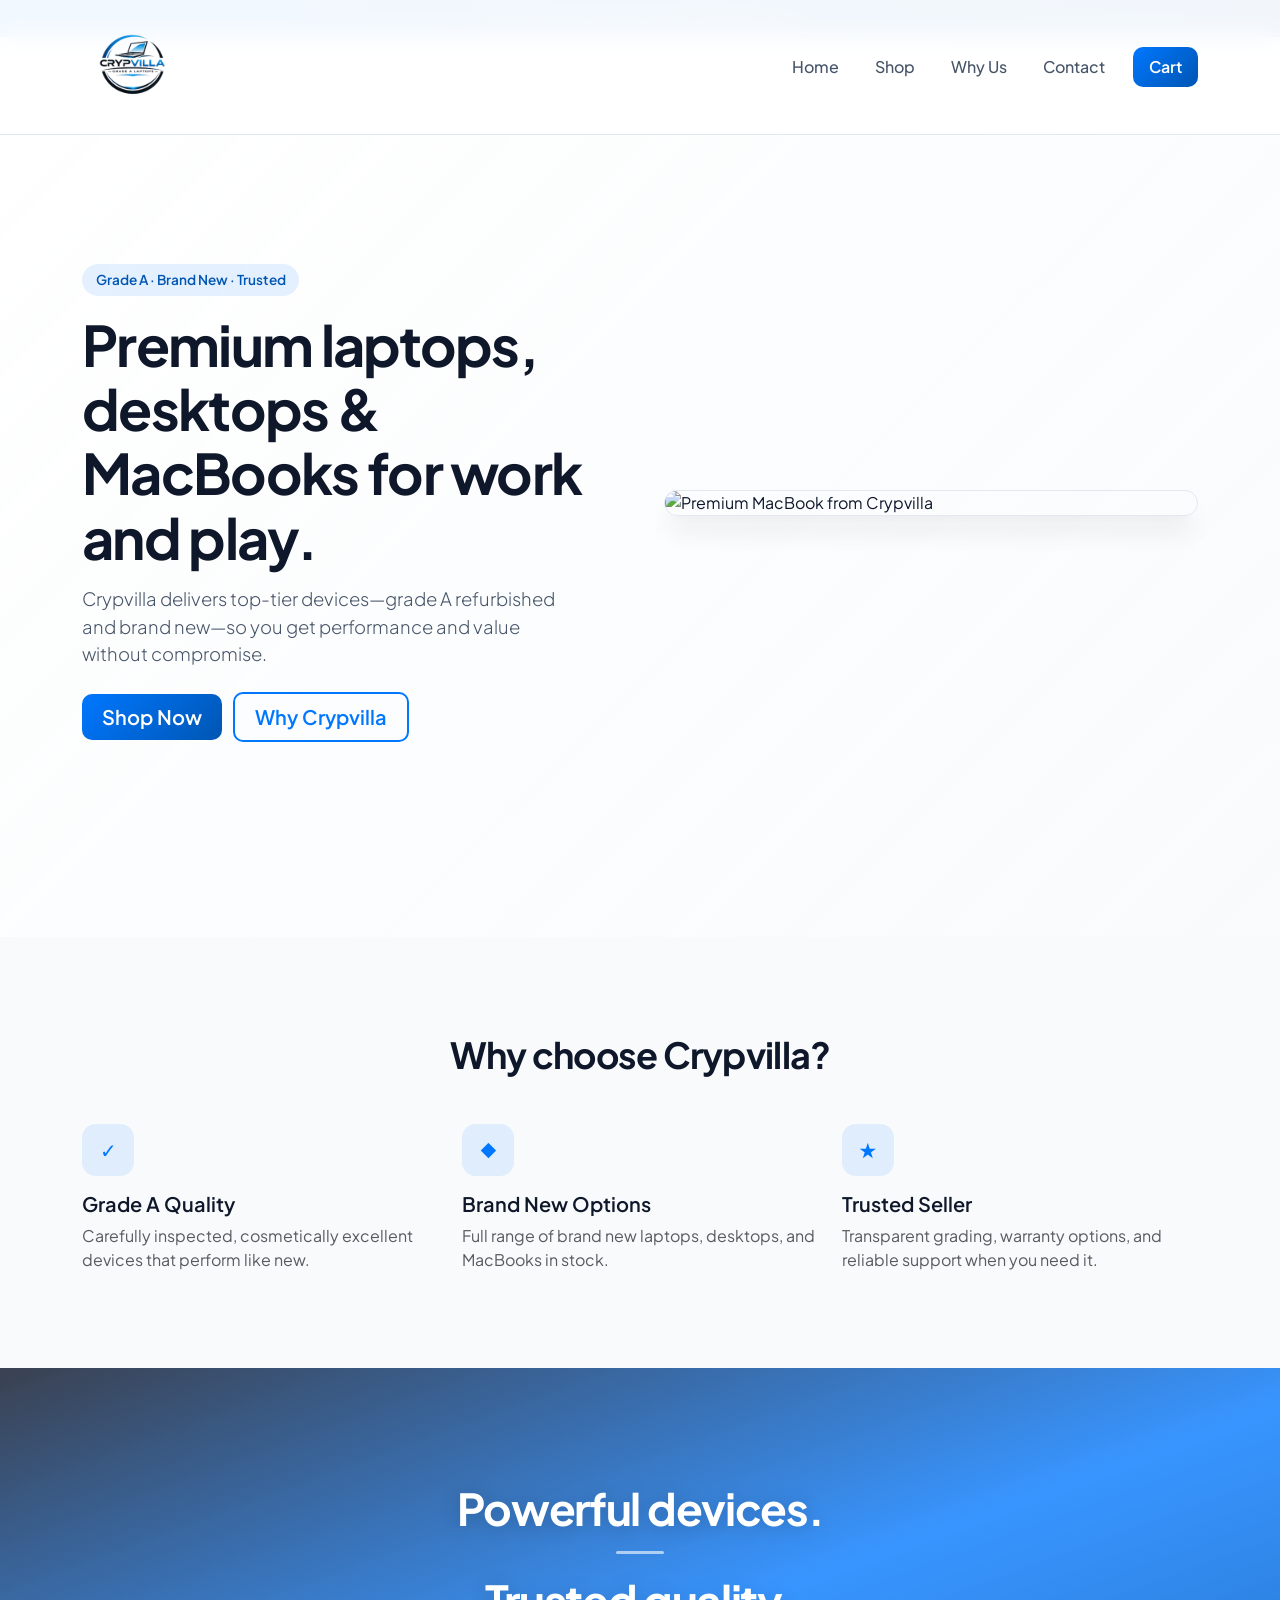
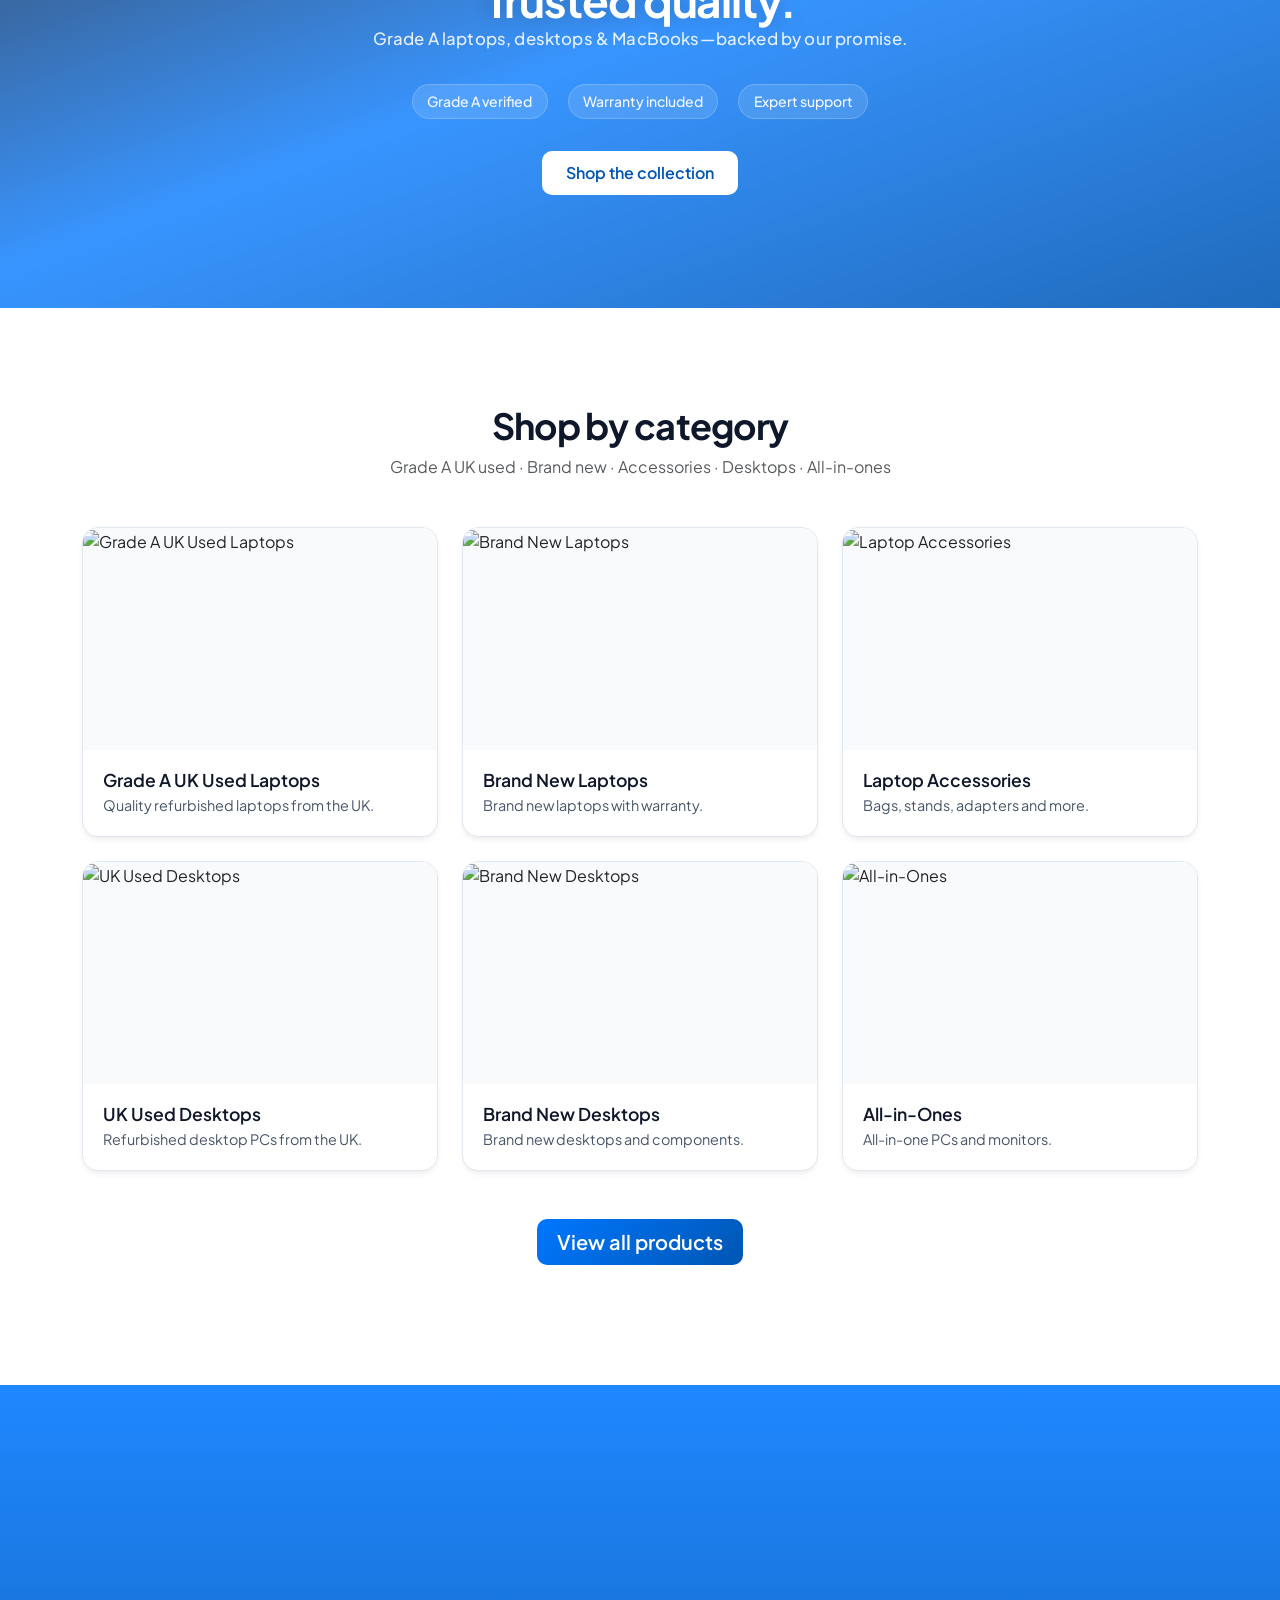
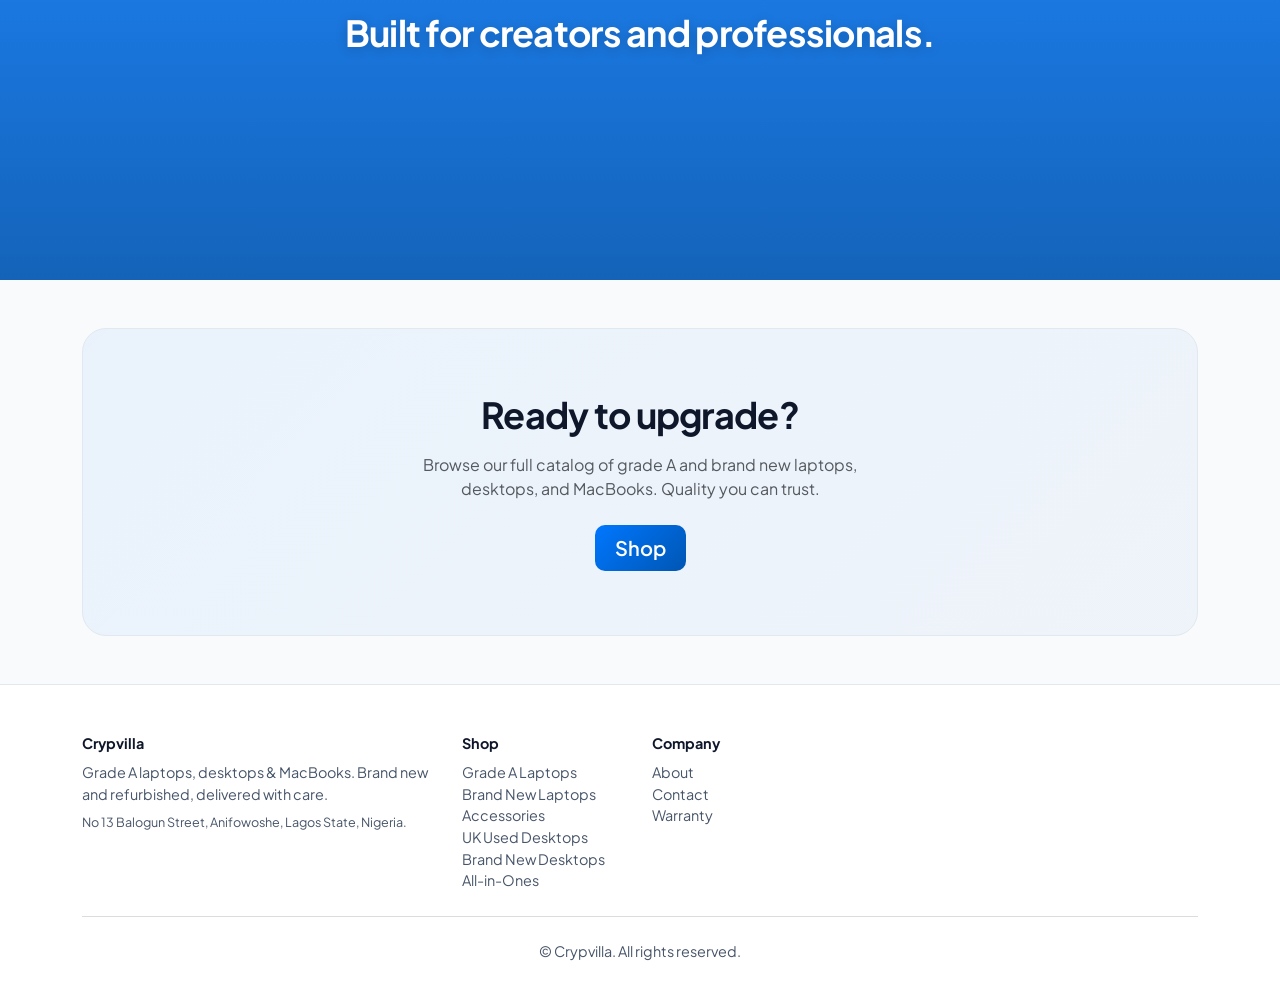
==== index.html @ 73f54ccd "Initial commit: Crypvilla e-commerce with Supabase and Paystack" ====
<!DOCTYPE html>
<html lang="en">
<head>
  <meta charset="UTF-8">
  <meta name="viewport" content="width=device-width, initial-scale=1.0">
  <link rel="icon" href="images/crypvilla-removebg-preview.png" type="image/png">
  <title>Crypvilla — Grade A Laptops, Desktops & MacBooks</title>
  <link href="https://cdn.jsdelivr.net/npm/bootstrap@5.3.2/dist/css/bootstrap.min.css" rel="stylesheet">
  <link href="https://fonts.googleapis.com/css2?family=Plus+Jakarta+Sans:wght@400;500;600;700&display=swap" rel="stylesheet">
  <style>
    :root {
      --crypvilla-primary: #0077ff;
      --crypvilla-primary-dark: #0056b3;
      --crypvilla-text: #0f172a;
      --crypvilla-text-muted: #475569;
      --crypvilla-muted: #64748b;
      --crypvilla-bg: #ffffff;
      --crypvilla-bg-soft: #f8fafc;
      --crypvilla-border: #e2e8f0;
      --crypvilla-shadow: 0 4px 6px -1px rgba(0, 0, 0, 0.06), 0 2px 4px -2px rgba(0, 0, 0, 0.04);
      --crypvilla-shadow-lg: 0 20px 25px -5px rgba(0, 0, 0, 0.08), 0 8px 10px -6px rgba(0, 0, 0, 0.04);
    }
    * { scroll-behavior: smooth; }
    body {
      font-family: 'Plus Jakarta Sans', sans-serif;
      background: var(--crypvilla-bg);
      color: var(--crypvilla-text);
      overflow-x: hidden;
    }
    /* Scroll-triggered animations */
    .animate-on-scroll {
      opacity: 0;
      transform: translateY(28px);
      transition: opacity 0.6s cubic-bezier(0.22, 1, 0.36, 1), transform 0.6s cubic-bezier(0.22, 1, 0.36, 1);
    }
    .animate-on-scroll.animated {
      opacity: 1;
      transform: translateY(0);
    }
    .animate-on-scroll.delay-1 { transition-delay: 0.1s; }
    .animate-on-scroll.delay-2 { transition-delay: 0.2s; }
    .animate-on-scroll.delay-3 { transition-delay: 0.3s; }
    .animate-on-scroll.delay-4 { transition-delay: 0.4s; }
    /* Hero load animations */
    .hero .hero-animate {
      opacity: 0;
      transform: translateY(24px);
      animation: heroReveal 0.8s cubic-bezier(0.22, 1, 0.36, 1) forwards;
    }
    .hero .hero-animate.hero-1 { animation-delay: 0.15s; }
    .hero .hero-animate.hero-2 { animation-delay: 0.3s; }
    .hero .hero-animate.hero-3 { animation-delay: 0.45s; }
    .hero .hero-animate.hero-4 { animation-delay: 0.6s; }
    .hero .hero-animate.hero-5 { animation-delay: 0.75s; }
    .hero .hero-animate.hero-6 { animation-delay: 0.9s; }
    .hero .hero-animate.hero-img { animation-delay: 0.5s; animation-name: heroRevealScale; }
    @keyframes heroReveal {
      to { opacity: 1; transform: translateY(0); }
    }
    @keyframes heroRevealScale {
      from { opacity: 0; transform: translateY(20px) scale(0.98); }
      to { opacity: 1; transform: translateY(0) scale(1); }
    }
    .navbar {
      background: rgba(255, 255, 255, 0.95) !important;
      backdrop-filter: blur(12px);
      box-shadow: 0 1px 0 var(--crypvilla-border);
      padding: 0.75rem 0;
      transition: box-shadow 0.3s ease;
    }
    .navbar.scrolled { box-shadow: var(--crypvilla-shadow); }
    .navbar-brand {
      font-weight: 700;
      font-size: 1.5rem;
      color: var(--crypvilla-text) !important;
      letter-spacing: -0.02em;
      transition: opacity 0.2s;
      display: flex;
      align-items: center;
    }
    .navbar-brand:hover { opacity: 0.85; }
    .navbar-brand img {
      height: 100px;
      width: auto;
      display: block;
    }
    .nav-link {
      color: var(--crypvilla-text-muted) !important;
      font-weight: 500;
      padding: 0.5rem 1rem !important;
      border-radius: 8px;
      transition: color 0.2s, background 0.2s;
    }
    .nav-link:hover { color: var(--crypvilla-primary) !important; }
    .btn-shop {
      background: linear-gradient(135deg, var(--crypvilla-primary), var(--crypvilla-primary-dark));
      color: #fff !important;
      font-weight: 600;
      padding: 0.5rem 1.25rem;
      border-radius: 10px;
      border: none;
      transition: transform 0.25s ease, box-shadow 0.25s ease, background 0.25s ease;
    }
    .btn-shop:hover {
      transform: translateY(-2px);
      box-shadow: 0 12px 24px rgba(0, 119, 255, 0.3);
      color: #fff !important;
    }
    .btn-outline-primary-custom {
      color: var(--crypvilla-primary);
      border: 2px solid var(--crypvilla-primary);
      background: transparent;
      font-weight: 600;
      padding: 0.5rem 1.25rem;
      border-radius: 10px;
      transition: all 0.25s ease;
    }
    .btn-outline-primary-custom:hover {
      background: var(--crypvilla-primary);
      color: #fff;
      transform: translateY(-2px);
    }
    /* Parallax sections */
    .parallax-wrap {
      position: relative;
      min-height: 100vh;
      display: flex;
      align-items: center;
      overflow: hidden;
    }
    .parallax-bg {
      position: absolute;
      top: 0; left: 0; right: 0; bottom: 0;
      background-size: cover;
      background-position: center;
      background-repeat: no-repeat;
      background-attachment: fixed;
      transform: translateZ(0);
      will-change: transform;
    }
    .parallax-bg::after {
      content: '';
      position: absolute;
      top: 0; left: 0; right: 0; bottom: 0;
      background: linear-gradient(135deg, rgba(255, 255, 255, 0.94) 0%, rgba(248, 250, 252, 0.88) 100%);
      pointer-events: none;
    }
    .parallax-content { position: relative; z-index: 1; }
    .parallax-band {
      min-height: 55vh;
      display: flex;
      align-items: center;
      justify-content: center;
      position: relative;
      overflow: hidden;
    }
    .parallax-band .parallax-bg::after {
      background: linear-gradient(180deg, rgba(0, 119, 255, 0.88) 0%, rgba(0, 86, 179, 0.92) 100%);
      pointer-events: none;
    }
    /* First band: "Powerful devices. Trusted quality." – statement block */
    .band-statement {
      min-height: 60vh;
      padding: 5rem 0;
    }
    .band-statement .parallax-bg::after {
      background: linear-gradient(160deg, rgba(15, 23, 42, 0.82) 0%, rgba(0, 119, 255, 0.78) 50%, rgba(0, 86, 179, 0.88) 100%);
    }
    .band-statement .statement-inner {
      max-width: 720px;
      margin: 0 auto;
      text-align: center;
    }
    .band-statement .statement-line {
      font-size: clamp(1.75rem, 4vw, 2.75rem);
      font-weight: 700;
      letter-spacing: -0.03em;
      line-height: 1.2;
      color: #fff;
      text-shadow: 0 2px 20px rgba(0, 0, 0, 0.2);
      margin: 0;
    }
    .band-statement .statement-divider {
      width: 48px;
      height: 3px;
      background: rgba(255, 255, 255, 0.6);
      border-radius: 2px;
      margin: 1rem auto 1.25rem;
    }
    .band-statement .statement-sub {
      font-size: 1.05rem;
      color: rgba(255, 255, 255, 0.88);
      font-weight: 500;
      margin-bottom: 2rem;
      letter-spacing: 0.01em;
    }
    .band-statement .statement-pills {
      display: flex;
      flex-wrap: wrap;
      justify-content: center;
      gap: 0.75rem 1.25rem;
      margin-bottom: 2rem;
    }
    .band-statement .statement-pill {
      display: inline-flex;
      align-items: center;
      gap: 0.4rem;
      font-size: 0.875rem;
      font-weight: 500;
      color: rgba(255, 255, 255, 0.95);
      background: rgba(255, 255, 255, 0.12);
      padding: 0.4rem 0.9rem;
      border-radius: 100px;
      border: 1px solid rgba(255, 255, 255, 0.2);
      transition: background 0.2s, border-color 0.2s;
    }
    .band-statement .statement-pill:hover {
      background: rgba(255, 255, 255, 0.18);
      border-color: rgba(255, 255, 255, 0.35);
    }
    .band-statement .btn-band {
      background: #fff;
      color: var(--crypvilla-primary-dark);
      font-weight: 600;
      padding: 0.6rem 1.5rem;
      border-radius: 10px;
      border: none;
      transition: transform 0.2s ease, box-shadow 0.2s ease;
    }
    .band-statement .btn-band:hover {
      transform: translateY(-2px);
      box-shadow: 0 12px 24px rgba(0, 0, 0, 0.2);
      color: var(--crypvilla-primary-dark);
    }
    .hero {
      min-height: 100vh;
      display: flex;
      align-items: center;
      position: relative;
      padding: 6rem 0 4rem;
    }
    .hero .parallax-bg { background-attachment: fixed; }
    .hero h1 {
      font-weight: 700;
      font-size: clamp(2.25rem, 5vw, 3.5rem);
      line-height: 1.15;
      letter-spacing: -0.03em;
      color: var(--crypvilla-text);
    }
    .hero .lead {
      color: var(--crypvilla-text-muted);
      font-size: 1.15rem;
      max-width: 480px;
    }
    .hero-img-wrap {
      border-radius: 20px;
      overflow: hidden;
      box-shadow: var(--crypvilla-shadow-lg);
      border: 1px solid var(--crypvilla-border);
      position: relative;
      transform: translateZ(0);
      transition: transform 0.4s ease, box-shadow 0.4s ease;
    }
    .hero-img-wrap:hover {
      transform: translateY(-6px);
      box-shadow: 0 24px 48px rgba(0, 0, 0, 0.12);
    }
    .hero-img-wrap img { width: 100%; height: auto; display: block; transition: transform 0.5s ease; }
    .hero-img-wrap:hover img { transform: scale(1.03); }
    .parallax-caption {
      font-size: clamp(1.5rem, 3vw, 2.25rem);
      font-weight: 700;
      letter-spacing: -0.02em;
      color: #fff;
      text-shadow: 0 2px 12px rgba(0, 0, 0, 0.2);
    }
    .badge-pill {
      display: inline-flex;
      align-items: center;
      gap: 0.5rem;
      background: rgba(0, 119, 255, 0.1);
      color: var(--crypvilla-primary-dark);
      padding: 0.35rem 0.85rem;
      border-radius: 100px;
      font-size: 0.85rem;
      font-weight: 600;
    }
    .section-title {
      font-weight: 700;
      font-size: clamp(1.75rem, 3vw, 2.25rem);
      letter-spacing: -0.02em;
      color: var(--crypvilla-text);
    }
    .card-product {
      background: var(--crypvilla-bg);
      border: 1px solid var(--crypvilla-border);
      border-radius: 16px;
      overflow: hidden;
      box-shadow: var(--crypvilla-shadow);
      transition: transform 0.35s cubic-bezier(0.22, 1, 0.36, 1), box-shadow 0.35s ease, border-color 0.35s ease;
    }
    .card-product:hover {
      transform: translateY(-8px);
      border-color: rgba(0, 119, 255, 0.25);
      box-shadow: var(--crypvilla-shadow-lg), 0 0 0 1px rgba(0, 119, 255, 0.08);
    }
    .card-product .img-wrap {
      aspect-ratio: 16/10;
      overflow: hidden;
      background: var(--crypvilla-bg-soft);
    }
    .card-product .img-wrap img {
      width: 100%;
      height: 100%;
      object-fit: cover;
      transition: transform 0.5s ease;
    }
    .card-product:hover .img-wrap img { transform: scale(1.06); }
    .card-product .card-body { padding: 1.25rem; }
    .card-product .card-title {
      font-weight: 600;
      font-size: 1.1rem;
      margin-bottom: 0.25rem;
      color: var(--crypvilla-text);
    }
    .card-product .text-muted {
      color: var(--crypvilla-text-muted) !important;
      font-size: 0.9rem;
    }
    .feature-icon {
      width: 52px;
      height: 52px;
      border-radius: 14px;
      background: rgba(0, 119, 255, 0.1);
      color: var(--crypvilla-primary);
      display: flex;
      align-items: center;
      justify-content: center;
      font-size: 1.25rem;
      transition: transform 0.3s ease, background 0.3s ease;
    }
    .feature-icon:hover {
      transform: scale(1.08);
      background: rgba(0, 119, 255, 0.15);
    }
    .cta-section {
      background: linear-gradient(135deg, rgba(0, 119, 255, 0.06), rgba(0, 86, 179, 0.04));
      border: 1px solid var(--crypvilla-border);
      border-radius: 24px;
      padding: 4rem 2rem;
      transition: box-shadow 0.3s ease, border-color 0.3s ease;
    }
    .cta-section:hover {
      border-color: rgba(0, 119, 255, 0.2);
      box-shadow: 0 8px 32px rgba(0, 119, 255, 0.08);
    }
    .section-bg {
      background: var(--crypvilla-bg-soft);
    }
    .footer {
      border-top: 1px solid var(--crypvilla-border);
      padding: 3rem 0 2rem;
      background: var(--crypvilla-bg);
      color: var(--crypvilla-text-muted);
      font-size: 0.9rem;
    }
    .footer a { color: var(--crypvilla-text-muted); text-decoration: none; transition: color 0.2s; }
    .footer a:hover { color: var(--crypvilla-primary); }
    .footer strong.text-dark { color: var(--crypvilla-text) !important; }
    .top-bar { background: linear-gradient(90deg, var(--crypvilla-primary), var(--crypvilla-primary-dark)); color: #fff; font-size: 0.875rem; font-weight: 500; text-align: center; padding: 0.5rem 1rem; }
    .cart-count-badge { position: absolute; top: -4px; right: -4px; background: #fff; color: var(--crypvilla-primary-dark); font-size: 0.7rem; font-weight: 600; min-width: 1.25rem; height: 1.25rem; border-radius: 50%; display: inline-flex; align-items: center; justify-content: center; }
    .badge-sale { position: absolute; top: 0.5rem; left: 0.5rem; background: #dc3545; color: #fff; font-size: 0.75rem; font-weight: 600; padding: 0.25rem 0.5rem; border-radius: 6px; z-index: 1; }
    .price-current { font-weight: 700; color: var(--crypvilla-text); }
    .price-compare { font-size: 0.875rem; color: var(--crypvilla-text-muted); text-decoration: line-through; margin-left: 0.5rem; }
    .spec-pill { font-size: 0.75rem; color: var(--crypvilla-text-muted); background: var(--crypvilla-bg-soft); padding: 0.2rem 0.5rem; border-radius: 6px; }
    @media (max-width: 991px) {
      .parallax-bg { background-attachment: scroll; }
    }
  </style>
</head>
<body>
  <div class="top-bar">Free delivery in Lagos on orders over ₦500,000</div>
  <nav class="navbar navbar-expand-lg navbar-light fixed-top" id="mainNav">
    <div class="container">
      <a class="navbar-brand" href="index.html">
        <img src="images/crypvilla-removebg-preview.png" alt="Crypvilla">
      </a>
      <button class="navbar-toggler border-0" type="button" data-bs-toggle="collapse" data-bs-target="#navbarMain" aria-controls="navbarMain" aria-expanded="false" aria-label="Toggle navigation">
        <span class="navbar-toggler-icon"></span>
      </button>
      <div class="collapse navbar-collapse" id="navbarMain">
        <ul class="navbar-nav ms-auto align-items-lg-center gap-1">
          <li class="nav-item"><a class="nav-link" href="index.html">Home</a></li>
          <li class="nav-item"><a class="nav-link" href="shop.html">Shop</a></li>
          <li class="nav-item"><a class="nav-link" href="#why-us">Why Us</a></li>
          <li class="nav-item"><a class="nav-link" href="#contact">Contact</a></li>
          <li class="nav-item ms-lg-2 position-relative">
            <a class="nav-link btn btn-shop" href="cart.html">Cart <span id="navCartCount" class="cart-count-badge d-none">0</span></a>
          </li>
        </ul>
      </div>
    </div>
  </nav>

  <section class="hero parallax-wrap" id="hero">
    <div class="parallax-bg" style="background-image: url('https://images.unsplash.com/photo-1496181133206-80ce9b88a853?w=1920&q=80');"></div>
    <div class="container position-relative parallax-content">
      <div class="row align-items-center g-5">
        <div class="col-lg-6">
          <p class="badge-pill mb-3 hero-animate hero-1">Grade A · Brand New · Trusted</p>
          <h1 class="hero-animate hero-2">Premium laptops, desktops & MacBooks for work and play.</h1>
          <p class="lead mt-3 hero-animate hero-3">Crypvilla delivers top-tier devices—grade A refurbished and brand new—so you get performance and value without compromise.</p>
          <div class="mt-4 hero-animate hero-4">
            <a href="shop.html" class="btn btn-shop btn-lg me-2">Shop Now</a>
            <a href="#why-us" class="btn btn-outline-primary-custom btn-lg">Why Crypvilla</a>
          </div>
        </div>
        <div class="col-lg-6">
          <div class="hero-img-wrap hero-animate hero-img">
            <img src="https://images.unsplash.com/photo-1517336714731-489689fd1ca8?w=800&q=80" alt="Premium MacBook from Crypvilla">
          </div>
        </div>
      </div>
    </div>
  </section>

  <section class="py-5 section-bg" id="why-us">
    <div class="container py-5">
      <h2 class="section-title text-center mb-5 animate-on-scroll">Why choose Crypvilla?</h2>
      <div class="row g-4 justify-content-center">
        <div class="col-md-6 col-lg-4 animate-on-scroll delay-1">
          <div class="feature-icon mb-3">✓</div>
          <h5 class="fw-semibold">Grade A Quality</h5>
          <p class="text-muted mb-0">Carefully inspected, cosmetically excellent devices that perform like new.</p>
        </div>
        <div class="col-md-6 col-lg-4 animate-on-scroll delay-2">
          <div class="feature-icon mb-3">◆</div>
          <h5 class="fw-semibold">Brand New Options</h5>
          <p class="text-muted mb-0">Full range of brand new laptops, desktops, and MacBooks in stock.</p>
        </div>
        <div class="col-md-6 col-lg-4 animate-on-scroll delay-3">
          <div class="feature-icon mb-3">★</div>
          <h5 class="fw-semibold">Trusted Seller</h5>
          <p class="text-muted mb-0">Transparent grading, warranty options, and reliable support when you need it.</p>
        </div>
      </div>
    </div>
  </section>

  <section class="parallax-band band-statement" aria-hidden="true">
    <div class="parallax-bg" style="background-image: url('https://images.unsplash.com/photo-1587616211892-f7f3a2b2b8e4?w=1920&q=80');"></div>
    <div class="container parallax-content">
      <div class="statement-inner">
        <p class="statement-line">Powerful devices.</p>
        <div class="statement-divider" aria-hidden="true"></div>
        <p class="statement-line">Trusted quality.</p>
        <p class="statement-sub">Grade A laptops, desktops & MacBooks—backed by our promise.</p>
        <div class="statement-pills">
          <span class="statement-pill">Grade A verified</span>
          <span class="statement-pill">Warranty included</span>
          <span class="statement-pill">Expert support</span>
        </div>
        <a href="shop.html" class="btn btn-band">Shop the collection</a>
      </div>
    </div>
  </section>

  <section class="py-5" id="products">
    <div class="container py-5">
      <h2 class="section-title text-center mb-2 animate-on-scroll">Shop by category</h2>
      <p class="text-center text-muted mb-5 animate-on-scroll delay-1">Grade A UK used · Brand new · Accessories · Desktops · All-in-ones</p>
      <div class="row g-4" id="categoryCards">
        <div class="col-md-6 col-lg-4 animate-on-scroll delay-1">
          <a href="shop.html?category=grade-a-uk-used-laptops" class="text-decoration-none text-dark">
            <div class="card card-product h-100">
              <div class="img-wrap">
                <img src="https://images.unsplash.com/photo-1588872657578-7efd1f1555ed?w=600&q=85" alt="Grade A UK Used Laptops">
              </div>
              <div class="card-body">
                <h5 class="card-title">Grade A UK Used Laptops</h5>
                <p class="text-muted mb-0">Quality refurbished laptops from the UK.</p>
              </div>
            </div>
          </a>
        </div>
        <div class="col-md-6 col-lg-4 animate-on-scroll delay-2">
          <a href="shop.html?category=brand-new-laptops" class="text-decoration-none text-dark">
            <div class="card card-product h-100">
              <div class="img-wrap">
                <img src="https://images.unsplash.com/photo-1517336714731-489689fd1ca8?w=600&q=80" alt="Brand New Laptops">
              </div>
              <div class="card-body">
                <h5 class="card-title">Brand New Laptops</h5>
                <p class="text-muted mb-0">Brand new laptops with warranty.</p>
              </div>
            </div>
          </a>
        </div>
        <div class="col-md-6 col-lg-4 animate-on-scroll delay-3">
          <a href="shop.html?category=laptop-accessories" class="text-decoration-none text-dark">
            <div class="card card-product h-100">
              <div class="img-wrap">
                <img src="https://images.unsplash.com/photo-1625842268584-8f3296236761?w=600&q=85" alt="Laptop Accessories">
              </div>
              <div class="card-body">
                <h5 class="card-title">Laptop Accessories</h5>
                <p class="text-muted mb-0">Bags, stands, adapters and more.</p>
              </div>
            </div>
          </a>
        </div>
        <div class="col-md-6 col-lg-4 animate-on-scroll delay-1">
          <a href="shop.html?category=uk-used-desktops" class="text-decoration-none text-dark">
            <div class="card card-product h-100">
              <div class="img-wrap">
                <img src="https://i.dell.com/is/image/DellContent/content/dam/ss2/product-images/dell-client-products/desktops/inspiron-desktops/inspiron-3030-small-desktop-3.png?fmt=png-alpha&pscan=auto&scl=1&hei=402&wid=601&qlt=100,1&resMode=sharp2&size=601,402&chrss=full" alt="UK Used Desktops">
              </div>
              <div class="card-body">
                <h5 class="card-title">UK Used Desktops</h5>
                <p class="text-muted mb-0">Refurbished desktop PCs from the UK.</p>
              </div>
            </div>
          </a>
        </div>
        <div class="col-md-6 col-lg-4 animate-on-scroll delay-2">
          <a href="shop.html?category=brand-new-desktops" class="text-decoration-none text-dark">
            <div class="card card-product h-100">
              <div class="img-wrap">
                <img src="https://images.unsplash.com/photo-1587202372775-e229f172b9d7?w=600&q=85" alt="Brand New Desktops">
              </div>
              <div class="card-body">
                <h5 class="card-title">Brand New Desktops</h5>
                <p class="text-muted mb-0">Brand new desktops and components.</p>
              </div>
            </div>
          </a>
        </div>
        <div class="col-md-6 col-lg-4 animate-on-scroll delay-3">
          <a href="shop.html?category=all-in-ones" class="text-decoration-none text-dark">
            <div class="card card-product h-100">
              <div class="img-wrap">
                <img src="https://images.unsplash.com/photo-1527443224154-c4a3942d3acf?w=600&q=80" alt="All-in-Ones">
              </div>
              <div class="card-body">
                <h5 class="card-title">All-in-Ones</h5>
                <p class="text-muted mb-0">All-in-one PCs and monitors.</p>
              </div>
            </div>
          </a>
        </div>
      </div>
      <div class="text-center mt-5 animate-on-scroll">
        <a href="shop.html" class="btn btn-shop btn-lg">View all products</a>
      </div>
      <div class="row g-4 mt-4" id="featuredProducts">
        <!-- Filled by JS from Supabase -->
      </div>
    </div>
  </section>

  <section class="parallax-band" aria-hidden="true">
    <div class="parallax-bg" style="background-image: url('https://images.unsplash.com/photo-1531297484001-80022131f5a1?w=1920&q=80');"></div>
    <div class="container parallax-content text-center py-5">
      <p class="parallax-caption mb-0">Built for creators and professionals.</p>
    </div>
  </section>

  <section class="py-5 section-bg">
    <div class="container">
      <div class="cta-section text-center animate-on-scroll">
        <h2 class="section-title mb-3">Ready to upgrade?</h2>
        <p class="text-muted mb-4 mx-auto" style="max-width: 480px;">Browse our full catalog of grade A and brand new laptops, desktops, and MacBooks. Quality you can trust.</p>
        <a href="shop.html" class="btn btn-shop btn-lg">Shop</a>
      </div>
    </div>
  </section>

  <footer class="footer" id="contact">
    <div class="container">
      <div class="row g-4">
        <div class="col-md-4">
          <strong class="text-dark d-block mb-2">Crypvilla</strong>
          <p class="mb-0">Grade A laptops, desktops & MacBooks. Brand new and refurbished, delivered with care.</p>
          <p class="mb-0 mt-2 small">No 13 Balogun Street, Anifowoshe, Lagos State, Nigeria.</p>
        </div>
        <div class="col-md-2">
          <strong class="text-dark d-block mb-2">Shop</strong>
          <ul class="list-unstyled mb-0">
            <li><a href="shop.html?category=grade-a-uk-used-laptops">Grade A Laptops</a></li>
            <li><a href="shop.html?category=brand-new-laptops">Brand New Laptops</a></li>
            <li><a href="shop.html?category=laptop-accessories">Accessories</a></li>
            <li><a href="shop.html?category=uk-used-desktops">UK Used Desktops</a></li>
            <li><a href="shop.html?category=brand-new-desktops">Brand New Desktops</a></li>
            <li><a href="shop.html?category=all-in-ones">All-in-Ones</a></li>
          </ul>
        </div>
        <div class="col-md-2">
          <strong class="text-dark d-block mb-2">Company</strong>
          <ul class="list-unstyled mb-0">
            <li><a href="#">About</a></li>
            <li><a href="#">Contact</a></li>
            <li><a href="#">Warranty</a></li>
          </ul>
        </div>
      </div>
      <hr class="my-4 border-secondary">
      <p class="mb-0 text-center">&copy; Crypvilla. All rights reserved.</p>
    </div>
  </footer>

  <script src="https://cdn.jsdelivr.net/npm/bootstrap@5.3.2/dist/js/bootstrap.bundle.min.js"></script>
  <script src="config.js"></script>
  <script src="https://cdn.jsdelivr.net/npm/@supabase/supabase-js@2"></script>
  <script src="js/supabase.js"></script>
  <script src="js/cart.js"></script>
  <script>
    (function() {
      function updateCartCount() {
        var el = document.getElementById('navCartCount');
        if (!el) return;
        var n = window.CrypvillaCart ? window.CrypvillaCart.getCount() : 0;
        el.textContent = n;
        el.classList.toggle('d-none', n === 0);
      }
      updateCartCount();
      if (window.CrypvillaCart) window.CrypvillaCart.onUpdate(updateCartCount);

      var observer = new IntersectionObserver(function(entries) {
        entries.forEach(function(entry) {
          if (entry.isIntersecting) entry.target.classList.add('animated');
        });
      }, { rootMargin: '0px 0px -60px 0px', threshold: 0.1 });
      document.querySelectorAll('.animate-on-scroll').forEach(function(el) { observer.observe(el); });

      var nav = document.getElementById('mainNav');
      if (nav) window.addEventListener('scroll', function() { nav.classList.toggle('scrolled', window.scrollY > 20); });

      // Featured products from Supabase
      var featuredEl = document.getElementById('featuredProducts');
      if (featuredEl && window.supabase) {
        window.supabase.from('products').select('id, name, slug, price, compare_at_price, image_url, specs').limit(8).then(function(r) {
          if (r.data && r.data.length) {
            var title = document.createElement('h2');
            title.className = 'section-title text-center mb-4 mt-5';
            title.textContent = 'Featured products';
            featuredEl.parentNode.insertBefore(title, featuredEl);
            r.data.forEach(function(p) {
              var spec = (p.specs && (p.specs.processor || p.specs.ram || p.specs.storage)) ? [p.specs.processor, p.specs.ram, p.specs.storage].filter(Boolean).slice(0, 2).join(' · ') : '';
              var priceHtml = p.compare_at_price ? '<span class="price-current">₦' + Number(p.price).toLocaleString() + '</span> <span class="price-compare">₦' + Number(p.compare_at_price).toLocaleString() + '</span>' : '<span class="price-current">₦' + Number(p.price).toLocaleString() + '</span>';
              var saleBadge = p.compare_at_price ? '<span class="badge-sale">Sale</span>' : '';
              var card = document.createElement('div');
              card.className = 'col-6 col-md-4 col-lg-3';
              card.innerHTML = '<a href="product.html?id=' + encodeURIComponent(p.id) + '" class="text-decoration-none text-dark"><div class="card card-product h-100"><div class="img-wrap position-relative">' + saleBadge + '<img src="' + (p.image_url || 'https://images.unsplash.com/photo-1496181133206-80ce9b88a853?w=400&q=80') + '" alt="" loading="lazy"></div><div class="card-body"><h5 class="card-title">' + (p.name || '').substring(0, 50) + (p.name && p.name.length > 50 ? '…' : '') + '</h5><p class="text-muted small mb-1">' + priceHtml + '</p>' + (spec ? '<p class="spec-pills"><span class="spec-pill">' + spec + '</span></p>' : '') + '</div></div></a>';
              featuredEl.appendChild(card);
            });
          }
        });
      }
    })();
  </script>
</body>
</html>
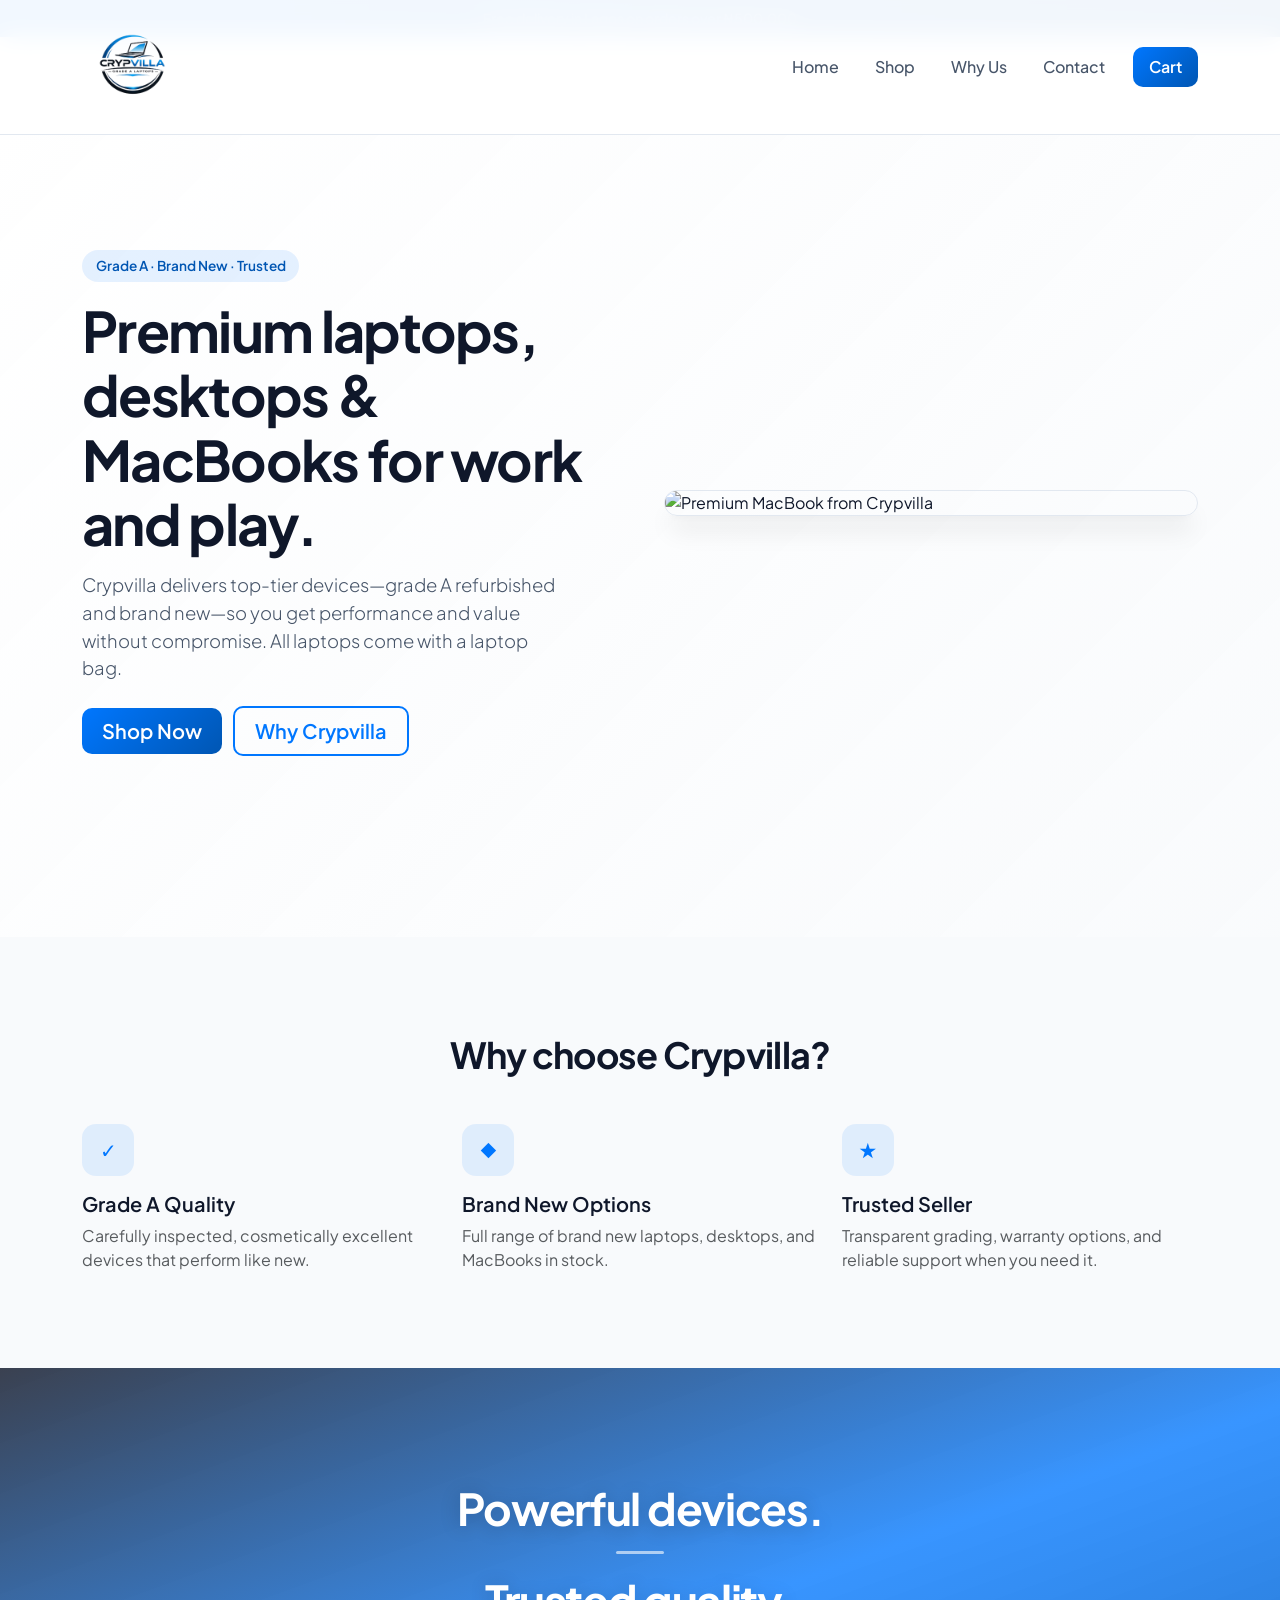
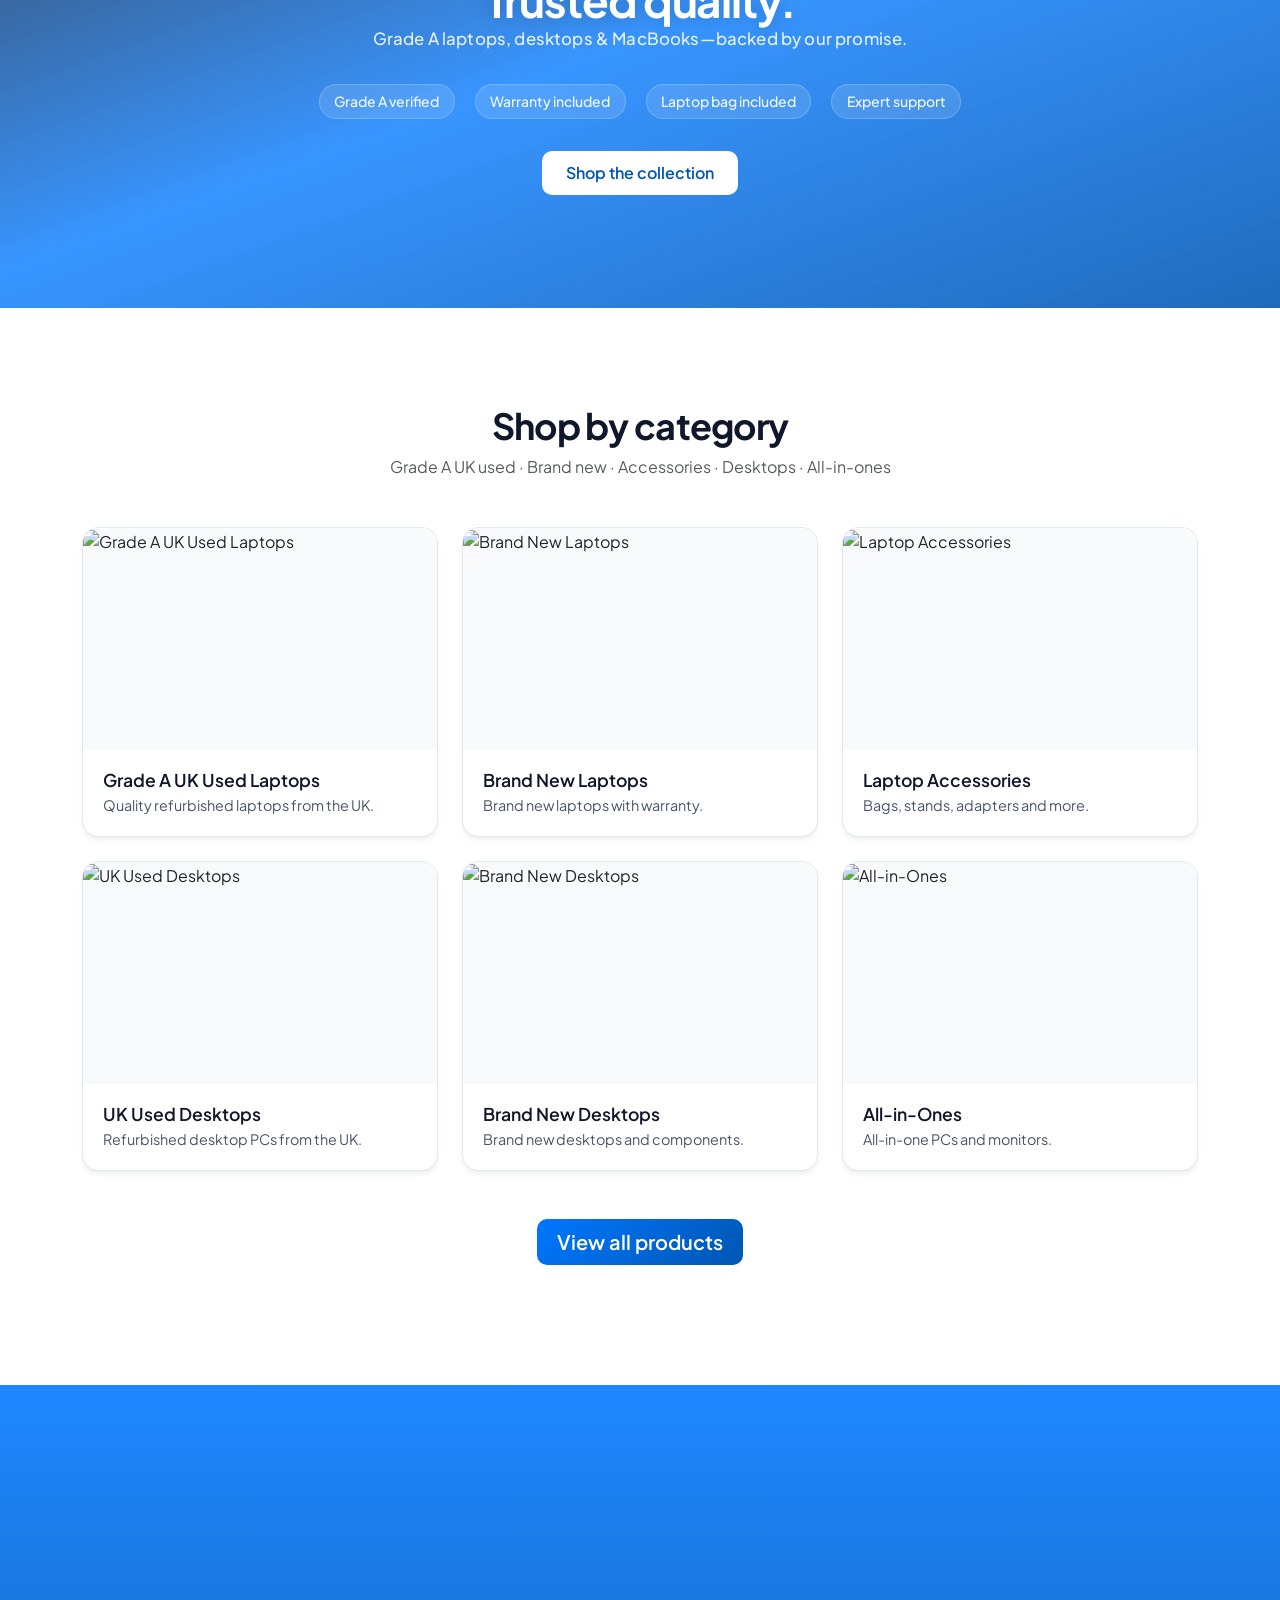
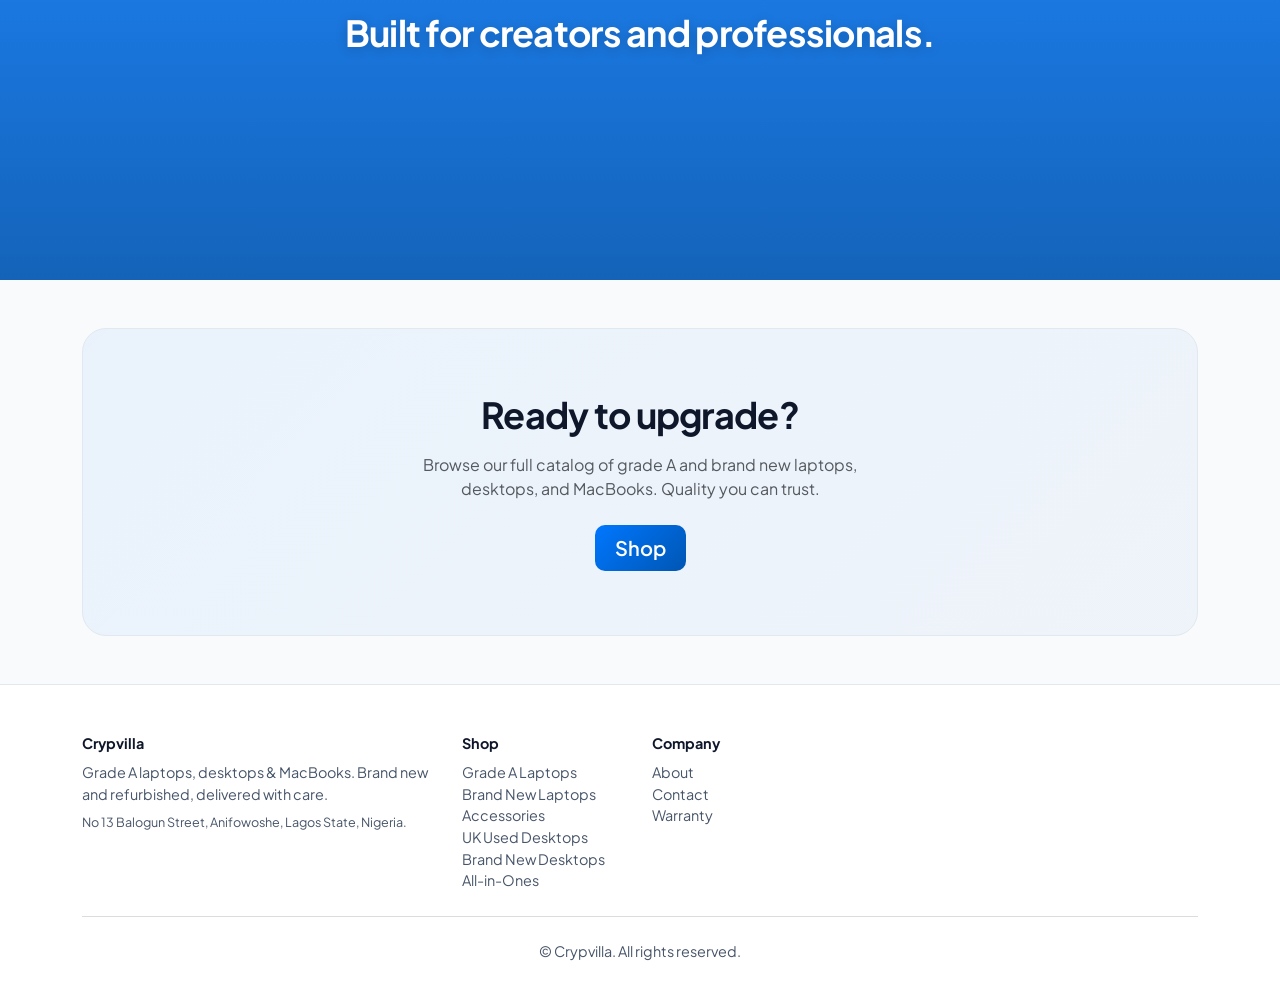
==== commit f97f56e2: "Offers: rejection message + counter price, Check now fix, admin Reason column, push to GitHub" ====
--- a/index.html
+++ b/index.html
@@ -409,7 +409,7 @@
         <div class="col-lg-6">
           <p class="badge-pill mb-3 hero-animate hero-1">Grade A · Brand New · Trusted</p>
           <h1 class="hero-animate hero-2">Premium laptops, desktops & MacBooks for work and play.</h1>
-          <p class="lead mt-3 hero-animate hero-3">Crypvilla delivers top-tier devices—grade A refurbished and brand new—so you get performance and value without compromise.</p>
+          <p class="lead mt-3 hero-animate hero-3">Crypvilla delivers top-tier devices—grade A refurbished and brand new—so you get performance and value without compromise. All laptops come with a laptop bag.</p>
           <div class="mt-4 hero-animate hero-4">
             <a href="shop.html" class="btn btn-shop btn-lg me-2">Shop Now</a>
             <a href="#why-us" class="btn btn-outline-primary-custom btn-lg">Why Crypvilla</a>
@@ -458,6 +458,7 @@
         <div class="statement-pills">
           <span class="statement-pill">Grade A verified</span>
           <span class="statement-pill">Warranty included</span>
+          <span class="statement-pill">Laptop bag included</span>
           <span class="statement-pill">Expert support</span>
         </div>
         <a href="shop.html" class="btn btn-band">Shop the collection</a>
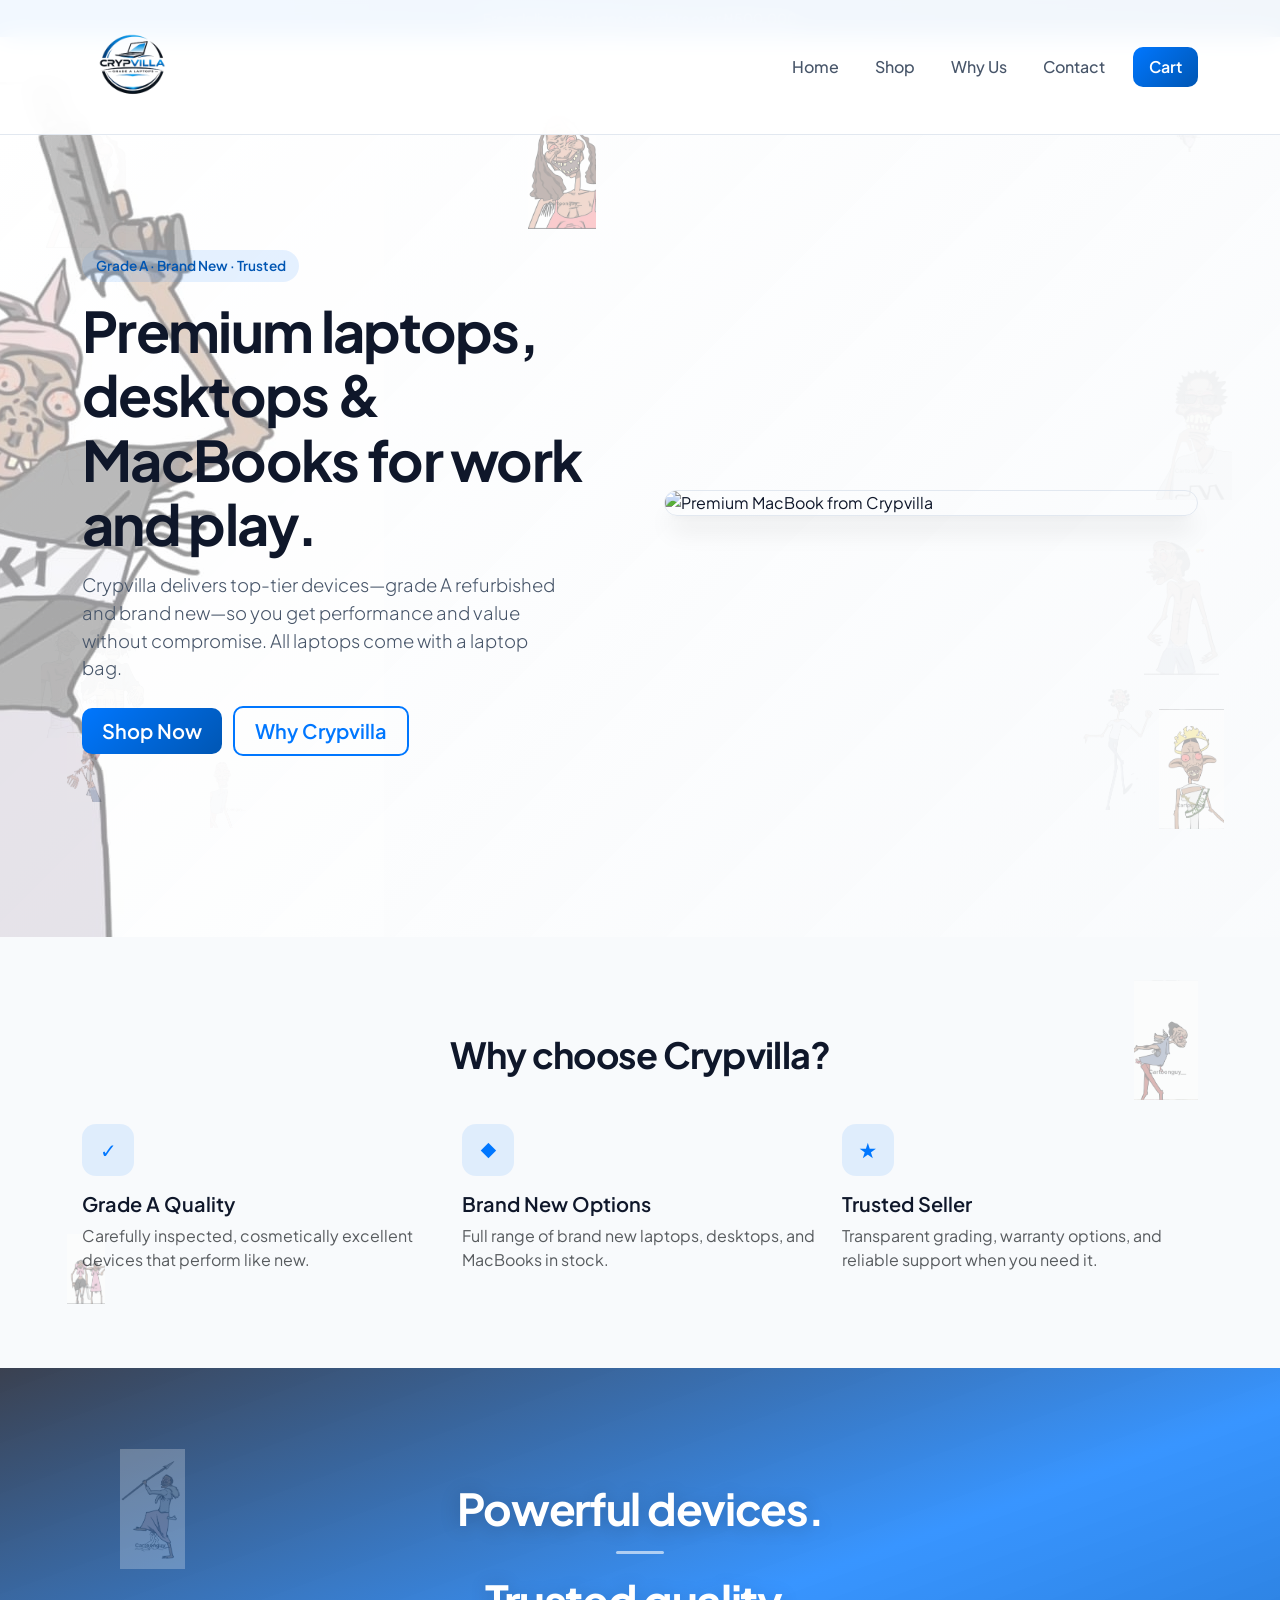
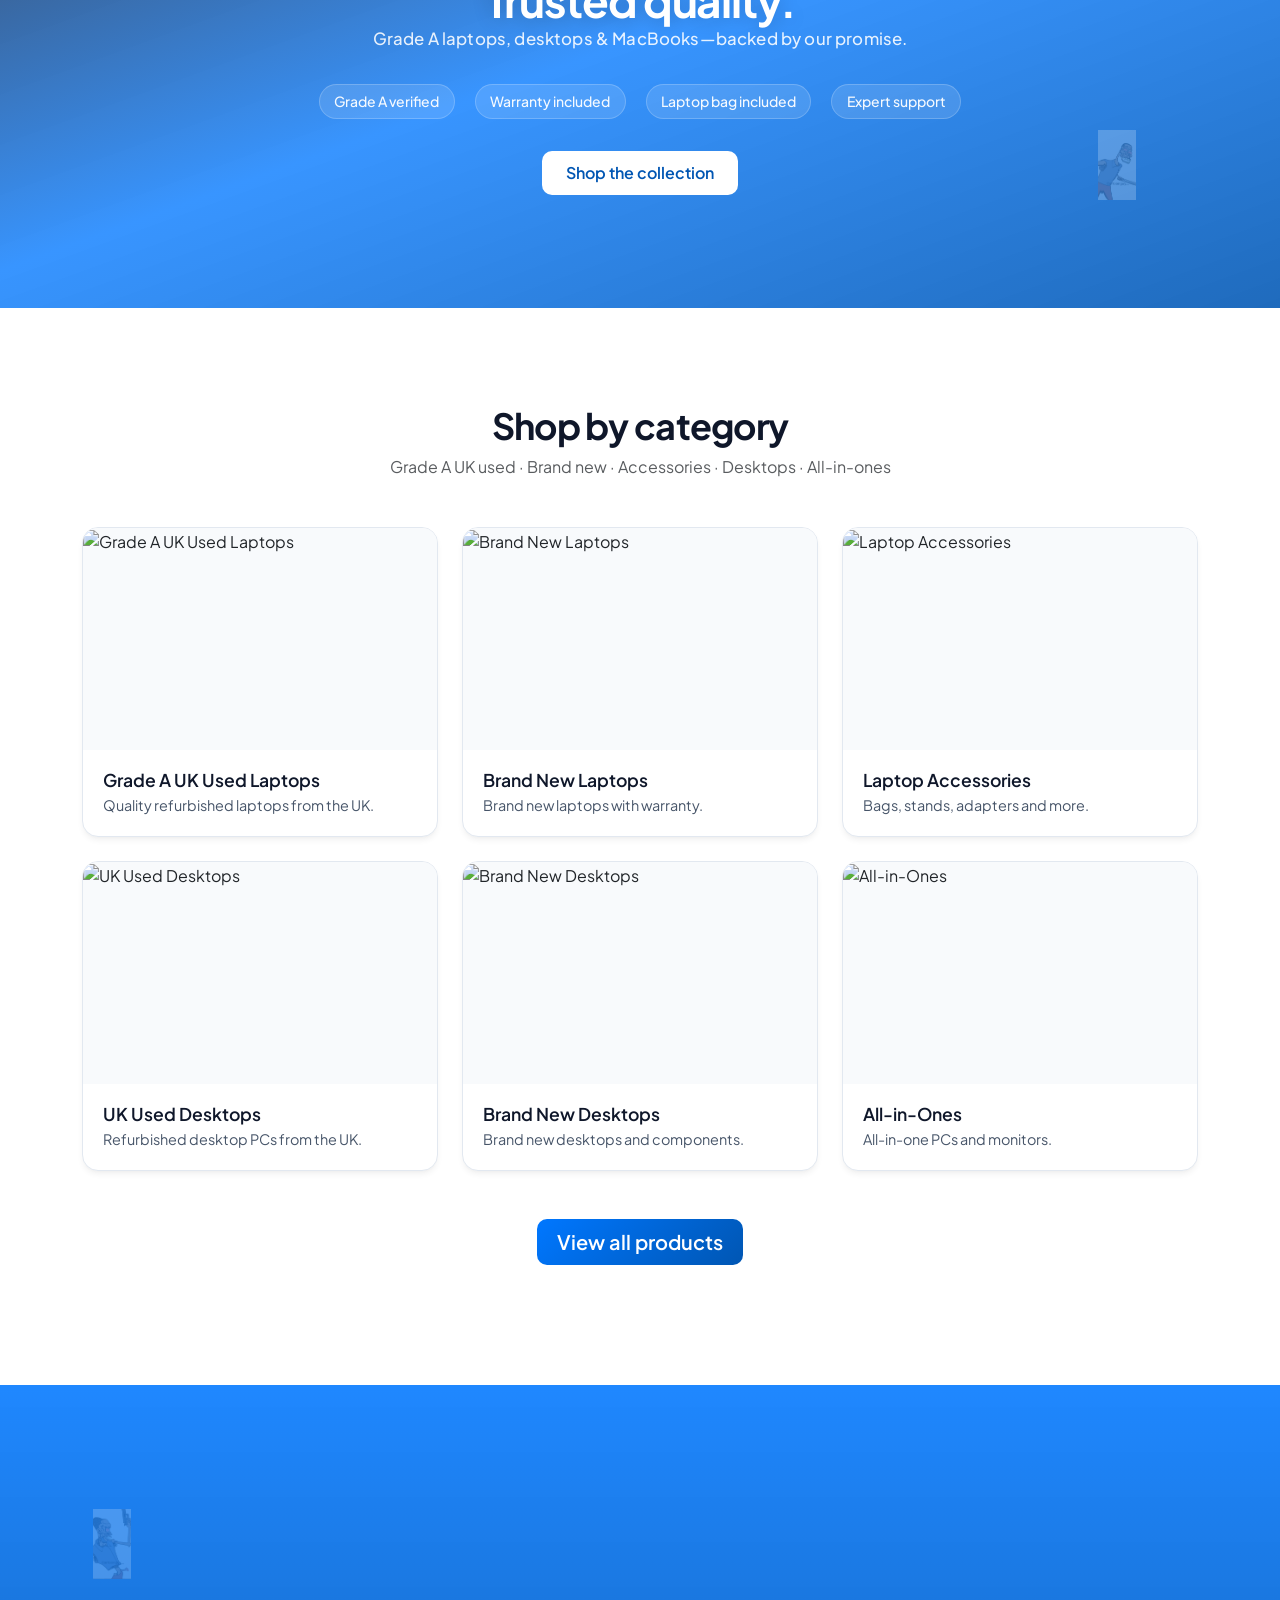
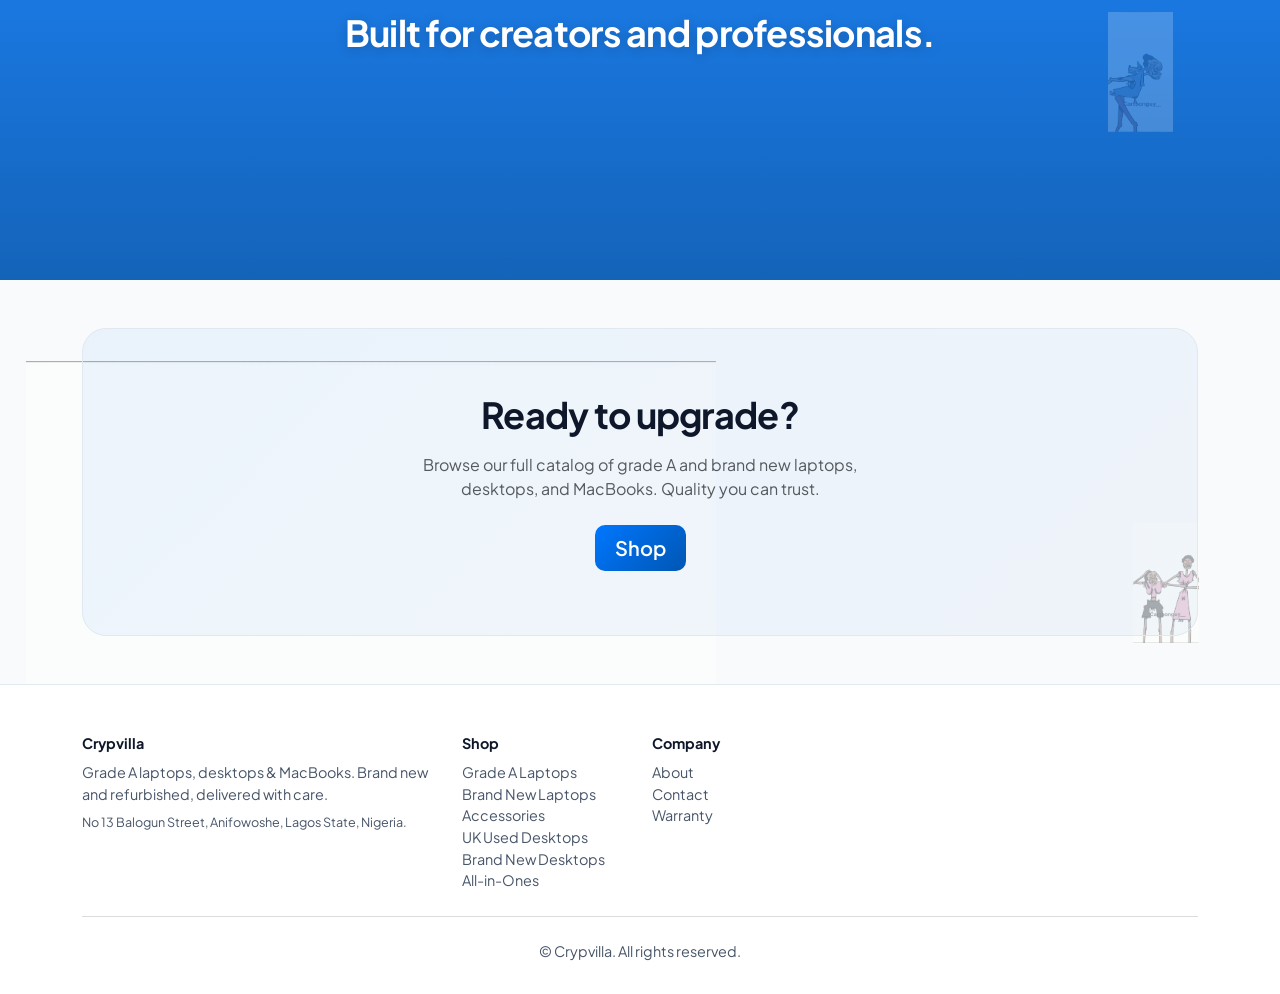
==== commit 14f3db41: "Add cartoon decorations across site, fix Make an Offer modal, hero section cartoons" ====
--- a/index.html
+++ b/index.html
@@ -376,9 +376,35 @@
     @media (max-width: 991px) {
       .parallax-bg { background-attachment: scroll; }
     }
+    /* Cartoon decorations – same as animations.css for index (no shop.css) */
+    .cartoon-deco { position: fixed; top: 0; left: 0; right: 0; bottom: 0; pointer-events: none; z-index: 0; overflow: hidden; }
+    .cartoon-deco img { position: absolute; object-fit: contain; mix-blend-mode: multiply; opacity: 0.45; transition: opacity 0.3s ease; }
+    .cartoon-deco .deco-sm { width: 80px; height: auto; max-height: 80px; }
+    .cartoon-deco .deco-md { width: 120px; height: auto; max-height: 140px; }
+    .cartoon-deco .deco-lg { width: 160px; height: auto; max-height: 180px; }
+    .section-cartoon-deco { position: absolute; top: 0; left: 0; right: 0; bottom: 0; pointer-events: none; z-index: 0; overflow: hidden; }
+    .section-cartoon-deco img { position: absolute; object-fit: contain; mix-blend-mode: multiply; opacity: 0.4; }
+    .section-cartoon-deco .deco-sm { width: 70px; max-height: 70px; }
+    .section-cartoon-deco .deco-md { width: 100px; max-height: 120px; }
+    body { position: relative; z-index: 1; }
+    @media (max-width: 768px) {
+      .cartoon-deco .deco-sm { width: 50px; max-height: 50px; }
+      .cartoon-deco .deco-md { width: 80px; max-height: 90px; }
+      .cartoon-deco .deco-lg { width: 100px; max-height: 110px; }
+    }
   </style>
 </head>
 <body>
+  <div class="cartoon-deco" aria-hidden="true">
+    <img class="deco-md" src="animations/WhatsApp Image 2026-02-26 at 12.04.43 AM.jpeg" alt="" style="top: 12%; left: 2%;">
+    <img class="deco-sm" src="animations/WhatsApp Image 2026-02-26 at 12.04.44 AM.jpeg" alt="" style="top: 8%; right: 4%;">
+    <img class="deco-lg" src="animations/WhatsApp Image 2026-02-26 at 12.04.45 AM.jpeg" alt="" style="bottom: 18%; left: 1%;">
+    <img class="deco-md" src="animations/WhatsApp Image 2026-02-26 at 12.04.46 AM.jpeg" alt="" style="bottom: 25%; right: 3%;">
+    <img class="deco-sm" src="animations/WhatsApp Image 2026-02-26 at 12.04.48 AM.jpeg" alt="" style="top: 45%; left: 3%;">
+    <img class="deco-md" src="animations/WhatsApp Image 2026-02-26 at 12.04.48 AM (1).jpeg" alt="" style="top: 40%; right: 2%;">
+    <img class="deco-sm" src="animations/WhatsApp Image 2026-02-26 at 12.04.49 AM.jpeg" alt="" style="bottom: 8%; left: 15%;">
+    <img class="deco-md" src="animations/WhatsApp Image 2026-02-26 at 12.08.34 AM.jpeg" alt="" style="bottom: 10%; right: 8%;">
+  </div>
   <div class="top-bar">Free delivery in Lagos on orders over ₦500,000</div>
   <nav class="navbar navbar-expand-lg navbar-light fixed-top" id="mainNav">
     <div class="container">
@@ -402,8 +428,14 @@
     </div>
   </nav>
 
-  <section class="hero parallax-wrap" id="hero">
+  <section class="hero parallax-wrap position-relative" id="hero">
     <div class="parallax-bg" style="background-image: url('https://images.unsplash.com/photo-1496181133206-80ce9b88a853?w=1920&q=80');"></div>
+    <div class="section-cartoon-deco" style="z-index: 1;">
+      <img class="deco-md" src="animations/WhatsApp Image 2026-02-26 at 12.04.43 AM.jpeg" alt="" style="top: 8%; left: 40%;">
+      <img class="deco-lg" src="animations/WhatsApp Image 2026-02-26 at 12.04.44 AM.jpeg" alt="" style="top: 5%; right: 70%;">
+      <img class="deco-sm" src="animations/WhatsApp Image 2026-02-26 at 12.04.45 AM (1).jpeg" alt="" style="bottom: 15%; left: 4%;">
+      <img class="deco-md" src="animations/WhatsApp Image 2026-02-26 at 12.04.46 AM (1).jpeg" alt="" style="bottom: 12%; right: 3%;">
+    </div>
     <div class="container position-relative parallax-content">
       <div class="row align-items-center g-5">
         <div class="col-lg-6">
@@ -424,8 +456,12 @@
     </div>
   </section>
 
-  <section class="py-5 section-bg" id="why-us">
-    <div class="container py-5">
+  <section class="py-5 section-bg position-relative" id="why-us">
+    <div class="section-cartoon-deco">
+      <img class="deco-md" src="animations/WhatsApp Image 2026-02-26 at 12.04.49 AM (1).jpeg" alt="" style="top: 10%; right: 5%;">
+      <img class="deco-sm" src="animations/WhatsApp Image 2026-02-26 at 12.04.49 AM (2).jpeg" alt="" style="bottom: 15%; left: 4%;">
+    </div>
+    <div class="container py-5 position-relative">
       <h2 class="section-title text-center mb-5 animate-on-scroll">Why choose Crypvilla?</h2>
       <div class="row g-4 justify-content-center">
         <div class="col-md-6 col-lg-4 animate-on-scroll delay-1">
@@ -447,8 +483,12 @@
     </div>
   </section>
 
-  <section class="parallax-band band-statement" aria-hidden="true">
+  <section class="parallax-band band-statement position-relative" aria-hidden="true">
     <div class="parallax-bg" style="background-image: url('https://images.unsplash.com/photo-1587616211892-f7f3a2b2b8e4?w=1920&q=80');"></div>
+    <div class="section-cartoon-deco" style="z-index: 1;">
+      <img class="deco-md" src="animations/WhatsApp Image 2026-02-26 at 12.04.43 AM (1).jpeg" alt="" style="top: 15%; left: 8%; opacity: 0.25; mix-blend-mode: lighten;">
+      <img class="deco-sm" src="animations/WhatsApp Image 2026-02-26 at 12.04.48 AM (2).jpeg" alt="" style="bottom: 20%; right: 10%; opacity: 0.22; mix-blend-mode: lighten;">
+    </div>
     <div class="container parallax-content">
       <div class="statement-inner">
         <p class="statement-line">Powerful devices.</p>
@@ -559,15 +599,23 @@
     </div>
   </section>
 
-  <section class="parallax-band" aria-hidden="true">
+  <section class="parallax-band position-relative" aria-hidden="true">
     <div class="parallax-bg" style="background-image: url('https://images.unsplash.com/photo-1531297484001-80022131f5a1?w=1920&q=80');"></div>
+    <div class="section-cartoon-deco" style="z-index: 1;">
+      <img class="deco-sm" src="animations/WhatsApp Image 2026-02-26 at 12.04.48 AM (3).jpeg" alt="" style="top: 25%; left: 6%; opacity: 0.2; mix-blend-mode: lighten;">
+      <img class="deco-md" src="animations/WhatsApp Image 2026-02-26 at 12.04.49 AM (1).jpeg" alt="" style="bottom: 30%; right: 7%; opacity: 0.2; mix-blend-mode: lighten;">
+    </div>
     <div class="container parallax-content text-center py-5">
       <p class="parallax-caption mb-0">Built for creators and professionals.</p>
     </div>
   </section>
 
-  <section class="py-5 section-bg">
-    <div class="container">
+  <section class="py-5 section-bg position-relative">
+    <div class="section-cartoon-deco">
+      <img class="deco-lg" src="animations/WhatsApp Image 2026-02-26 at 12.04.49 AM (3).jpeg" alt="" style="top: 20%; left: 2%;">
+      <img class="deco-md" src="animations/WhatsApp Image 2026-02-26 at 12.04.49 AM (4).jpeg" alt="" style="bottom: 10%; right: 5%;">
+    </div>
+    <div class="container position-relative">
       <div class="cta-section text-center animate-on-scroll">
         <h2 class="section-title mb-3">Ready to upgrade?</h2>
         <p class="text-muted mb-4 mx-auto" style="max-width: 480px;">Browse our full catalog of grade A and brand new laptops, desktops, and MacBooks. Quality you can trust.</p>
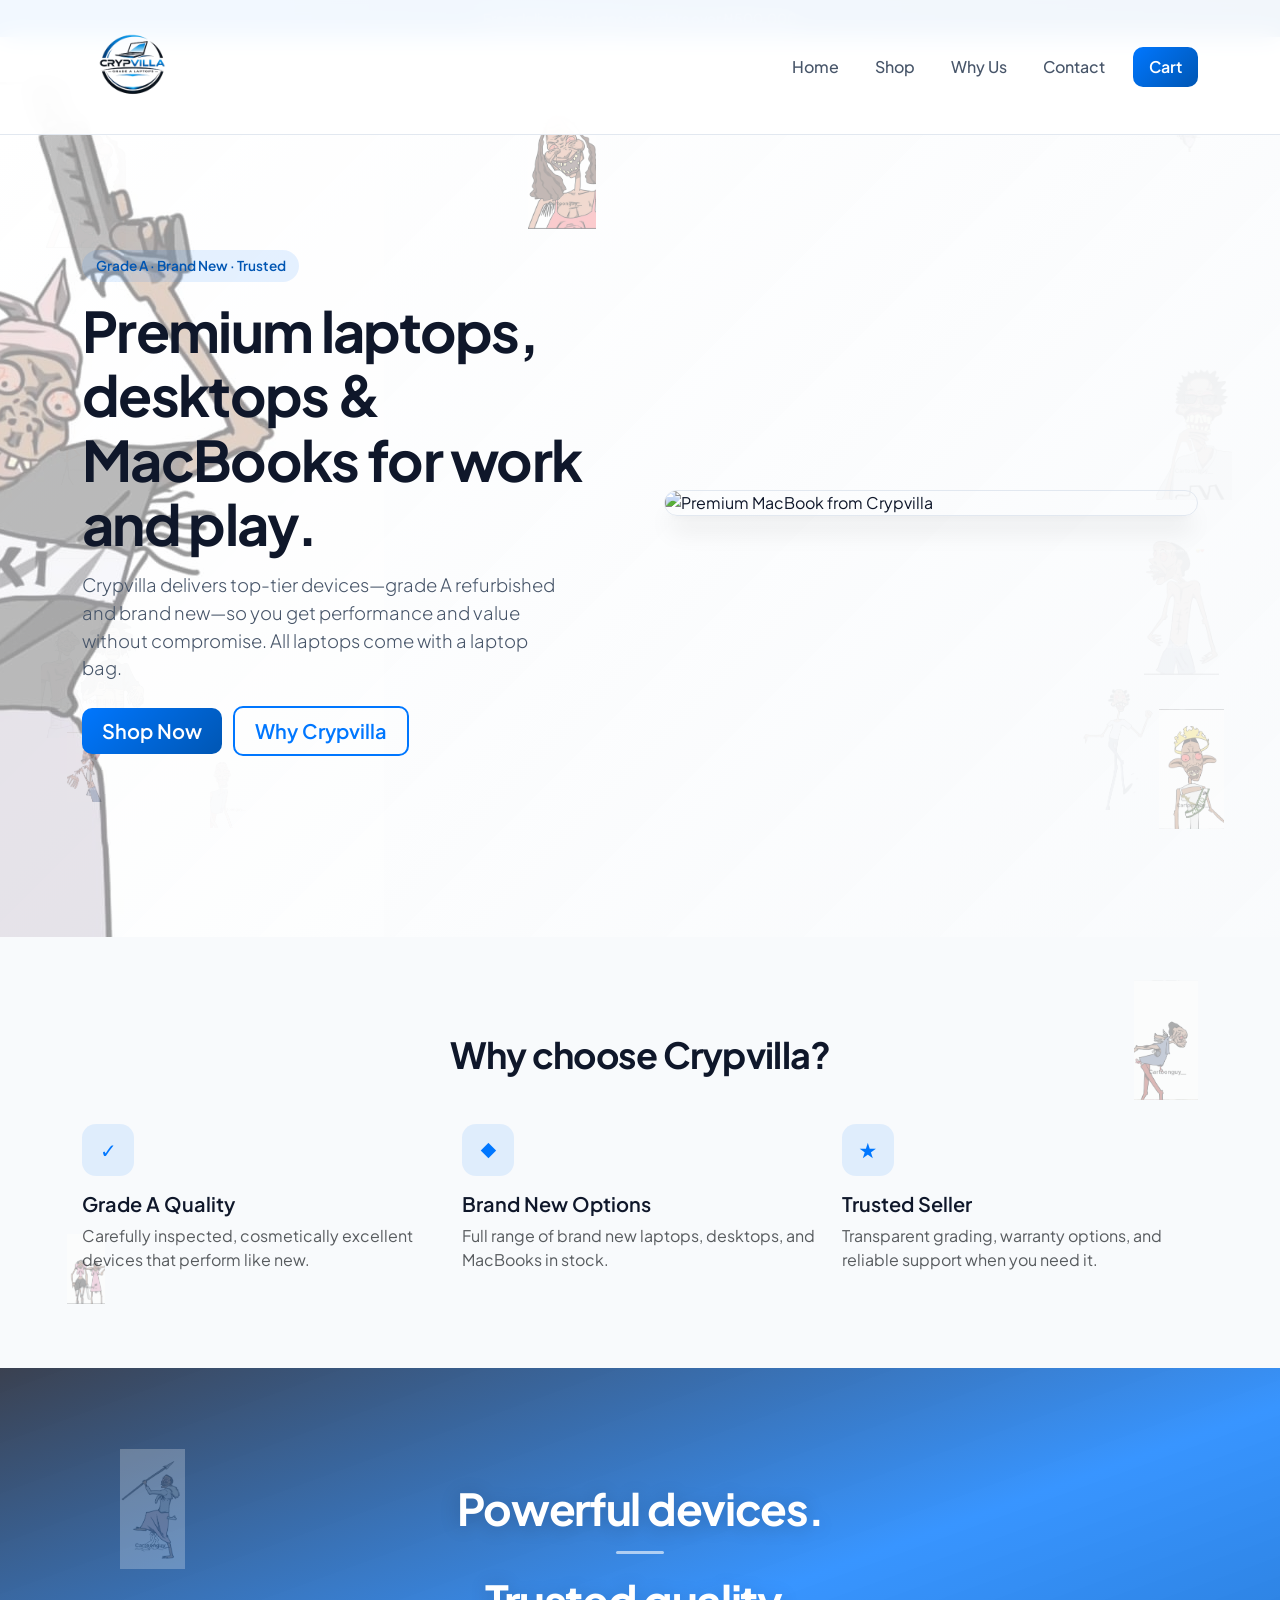
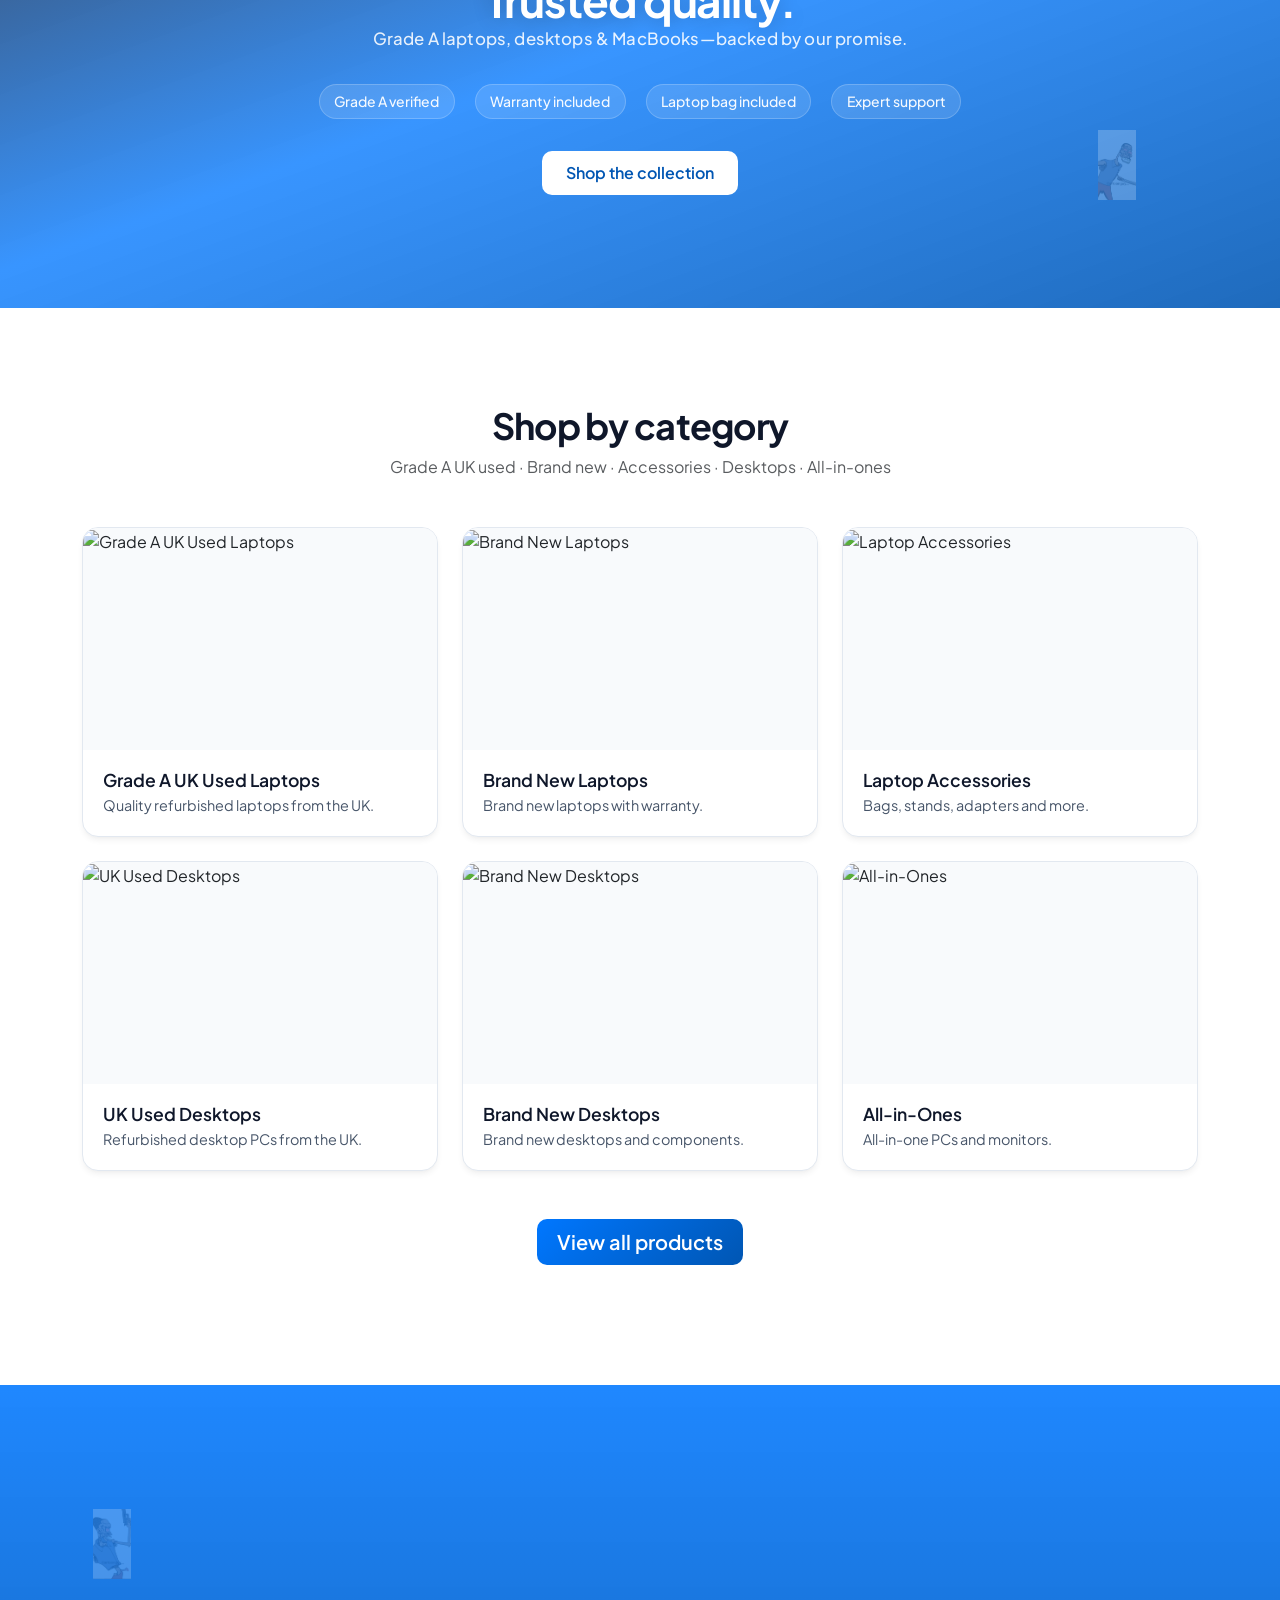
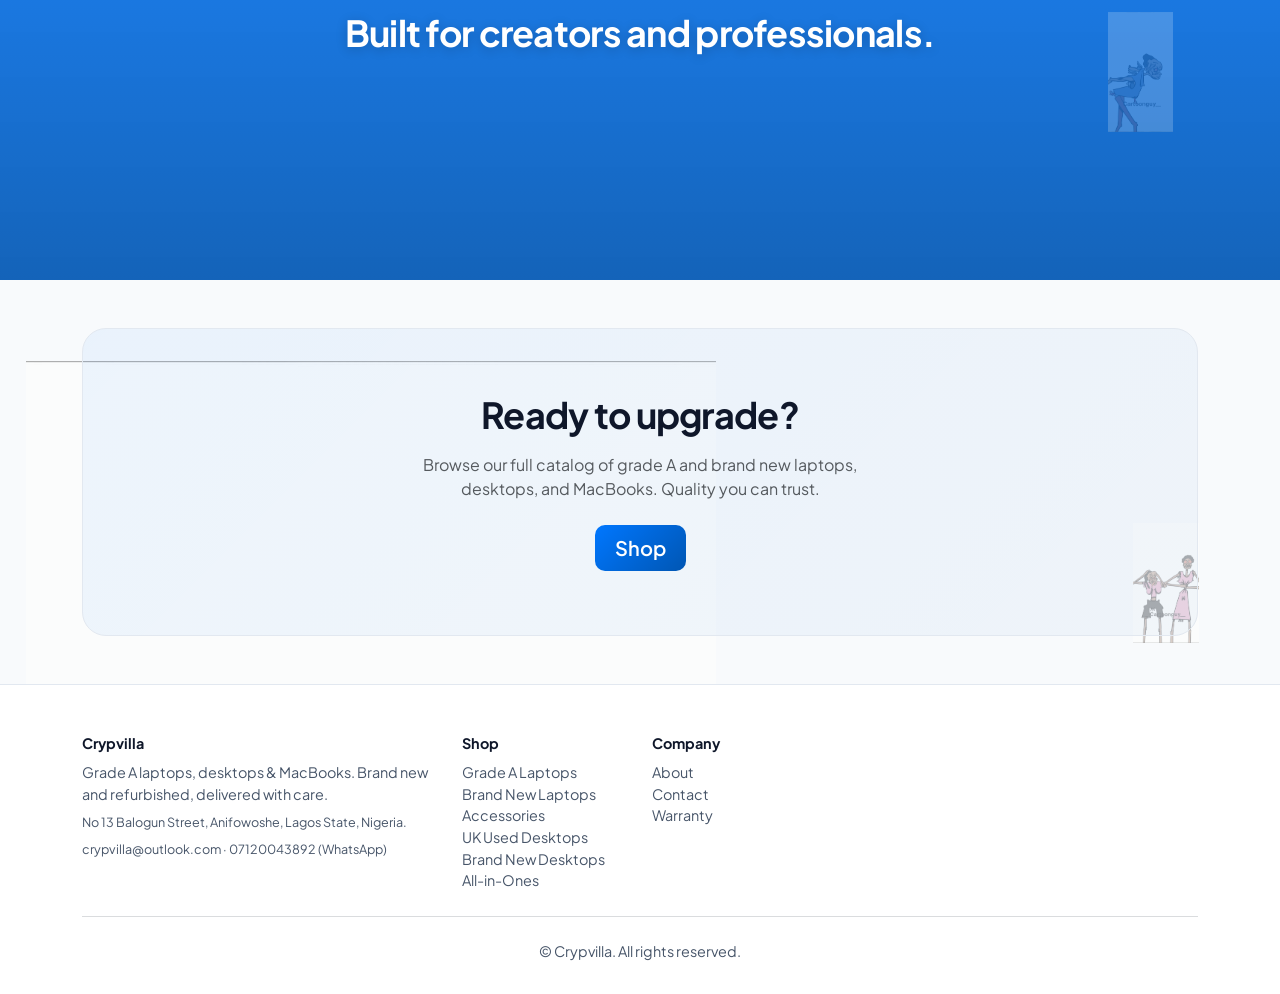
==== commit 127a54f6: "Add Crypvilla contact (email, WhatsApp), .gitignore notepad doc, list-brand-new-computers SQL" ====
--- a/index.html
+++ b/index.html
@@ -392,6 +392,61 @@
       .cartoon-deco .deco-md { width: 80px; max-height: 90px; }
       .cartoon-deco .deco-lg { width: 100px; max-height: 110px; }
     }
+    /* Cart visible on mobile next to hamburger */
+    .nav-cart-mobile { display: none; }
+    @media (max-width: 991px) {
+      .nav-cart-mobile { display: inline-flex; align-items: center; position: relative; margin-right: 0.25rem; padding: 0.35rem 0.65rem; padding-right: 1.5rem; font-size: 0.85rem; white-space: nowrap; }
+      .nav-cart-mobile .cart-count-badge { font-size: 0.65rem; min-width: 1rem; height: 1rem; top: -4px; right: 4px; z-index: 1; }
+      .nav-cart-desktop { display: none !important; }
+    }
+    /* ========== Mobile responsive ========== */
+    @media (max-width: 991px) {
+      .hero { padding: 4rem 0 3rem; min-height: auto; }
+      .hero h1 { font-size: clamp(1.75rem, 4vw, 2.25rem); }
+      .hero .lead { font-size: 1rem; }
+      .band-statement { min-height: auto; padding: 3rem 0; }
+      .band-statement .statement-line { font-size: clamp(1.4rem, 3.5vw, 2rem); }
+      .band-statement .statement-sub { font-size: 0.95rem; }
+      .band-statement .statement-pills { gap: 0.5rem 0.75rem; }
+      .cta-section { padding: 2.5rem 1.25rem; }
+      .section-title { font-size: clamp(1.5rem, 3vw, 1.85rem); }
+      .container { padding-left: 1rem; padding-right: 1rem; }
+      .footer { padding: 2rem 0 1.5rem; }
+    }
+    @media (max-width: 768px) {
+      .navbar-brand img { height: 60px; }
+      .hero { padding: 3rem 0 2rem; }
+      .hero h1 { font-size: 1.6rem; }
+      .hero .lead { font-size: 0.95rem; }
+      .hero .mt-4 { flex-direction: column; align-items: stretch; }
+      .hero .btn { width: 100%; margin: 0.25rem 0 !important; }
+      .hero .me-2 { margin-right: 0 !important; }
+      .band-statement { padding: 2.5rem 0; }
+      .band-statement .statement-line { font-size: 1.35rem; }
+      .band-statement .statement-sub { font-size: 0.9rem; margin-bottom: 1.5rem; }
+      .band-statement .statement-pills { flex-direction: column; align-items: center; margin-bottom: 1.5rem; }
+      .band-statement .statement-pill { font-size: 0.8rem; }
+      .parallax-band { min-height: auto; padding: 2rem 0; }
+      .parallax-caption { font-size: 1.35rem; }
+      .cta-section { padding: 2rem 1rem; border-radius: 16px; }
+      .cta-section .section-title { font-size: 1.4rem; }
+      .cta-section .text-muted { font-size: 0.9rem; }
+      .section-bg .container { padding-top: 2rem; padding-bottom: 2rem; }
+      .section-bg .py-5 { padding-top: 2rem !important; padding-bottom: 2rem !important; }
+      .feature-icon { width: 44px; height: 44px; font-size: 1rem; }
+      .footer .row { text-align: center; }
+      .footer .col-md-2 ul { padding-left: 0; }
+    }
+    @media (max-width: 576px) {
+      .navbar-brand img { height: 48px; }
+      .hero { padding: 2.5rem 0 1.5rem; }
+      .hero h1 { font-size: 1.4rem; }
+      .section-title { font-size: 1.35rem; }
+      .container { padding-left: 0.75rem; padding-right: 0.75rem; }
+      .card-product .card-body { padding: 1rem; }
+      .card-product .card-title { font-size: 1rem; }
+      #categoryCards .col-md-6, #featuredProducts .col-6 { flex: 0 0 100%; max-width: 100%; }
+    }
   </style>
 </head>
 <body>
@@ -411,6 +466,7 @@
       <a class="navbar-brand" href="index.html">
         <img src="images/crypvilla-removebg-preview.png" alt="Crypvilla">
       </a>
+      <a href="cart.html" class="nav-cart-mobile nav-link btn btn-shop btn-cart-mobile" aria-label="Cart">Cart <span id="navCartCountMobile" class="cart-count-badge d-none">0</span></a>
       <button class="navbar-toggler border-0" type="button" data-bs-toggle="collapse" data-bs-target="#navbarMain" aria-controls="navbarMain" aria-expanded="false" aria-label="Toggle navigation">
         <span class="navbar-toggler-icon"></span>
       </button>
@@ -420,7 +476,7 @@
           <li class="nav-item"><a class="nav-link" href="shop.html">Shop</a></li>
           <li class="nav-item"><a class="nav-link" href="#why-us">Why Us</a></li>
           <li class="nav-item"><a class="nav-link" href="#contact">Contact</a></li>
-          <li class="nav-item ms-lg-2 position-relative">
+          <li class="nav-item ms-lg-2 position-relative nav-cart-desktop">
             <a class="nav-link btn btn-shop" href="cart.html">Cart <span id="navCartCount" class="cart-count-badge d-none">0</span></a>
           </li>
         </ul>
@@ -631,6 +687,7 @@
           <strong class="text-dark d-block mb-2">Crypvilla</strong>
           <p class="mb-0">Grade A laptops, desktops & MacBooks. Brand new and refurbished, delivered with care.</p>
           <p class="mb-0 mt-2 small">No 13 Balogun Street, Anifowoshe, Lagos State, Nigeria.</p>
+          <p class="mb-0 mt-2 small"><a href="mailto:crypvilla@outlook.com">crypvilla@outlook.com</a> · <a href="https://wa.me/2347120043892" target="_blank" rel="noopener">07120043892</a> (WhatsApp)</p>
         </div>
         <div class="col-md-2">
           <strong class="text-dark d-block mb-2">Shop</strong>
@@ -659,17 +716,18 @@
 
   <script src="https://cdn.jsdelivr.net/npm/bootstrap@5.3.2/dist/js/bootstrap.bundle.min.js"></script>
   <script src="config.js"></script>
+  <script src="js/escape.js"></script>
   <script src="https://cdn.jsdelivr.net/npm/@supabase/supabase-js@2"></script>
   <script src="js/supabase.js"></script>
   <script src="js/cart.js"></script>
   <script>
     (function() {
       function updateCartCount() {
-        var el = document.getElementById('navCartCount');
-        if (!el) return;
         var n = window.CrypvillaCart ? window.CrypvillaCart.getCount() : 0;
-        el.textContent = n;
-        el.classList.toggle('d-none', n === 0);
+        ['navCartCount', 'navCartCountMobile'].forEach(function(id) {
+          var el = document.getElementById(id);
+          if (el) { el.textContent = n; el.classList.toggle('d-none', n === 0); }
+        });
       }
       updateCartCount();
       if (window.CrypvillaCart) window.CrypvillaCart.onUpdate(updateCartCount);
@@ -693,13 +751,18 @@
             title.className = 'section-title text-center mb-4 mt-5';
             title.textContent = 'Featured products';
             featuredEl.parentNode.insertBefore(title, featuredEl);
+            var esc = window.CrypvillaEscape && window.CrypvillaEscape.html ? window.CrypvillaEscape.html : function(s) { return String(s == null ? '' : s); };
+            var safeImgUrl = window.CrypvillaEscape && window.CrypvillaEscape.url ? function(u) { var s = window.CrypvillaEscape.url(u); return s || 'https://images.unsplash.com/photo-1496181133206-80ce9b88a853?w=400&q=80'; } : function(u) { return u || 'https://images.unsplash.com/photo-1496181133206-80ce9b88a853?w=400&q=80'; };
             r.data.forEach(function(p) {
               var spec = (p.specs && (p.specs.processor || p.specs.ram || p.specs.storage)) ? [p.specs.processor, p.specs.ram, p.specs.storage].filter(Boolean).slice(0, 2).join(' · ') : '';
               var priceHtml = p.compare_at_price ? '<span class="price-current">₦' + Number(p.price).toLocaleString() + '</span> <span class="price-compare">₦' + Number(p.compare_at_price).toLocaleString() + '</span>' : '<span class="price-current">₦' + Number(p.price).toLocaleString() + '</span>';
               var saleBadge = p.compare_at_price ? '<span class="badge-sale">Sale</span>' : '';
+              var imgUrl = (safeImgUrl(p.image_url) || '').replace(/"/g, '&quot;');
+              var nameSafe = esc((p.name || '').substring(0, 50) + (p.name && p.name.length > 50 ? '…' : ''));
+              var specSafe = spec ? esc(spec) : '';
               var card = document.createElement('div');
               card.className = 'col-6 col-md-4 col-lg-3';
-              card.innerHTML = '<a href="product.html?id=' + encodeURIComponent(p.id) + '" class="text-decoration-none text-dark"><div class="card card-product h-100"><div class="img-wrap position-relative">' + saleBadge + '<img src="' + (p.image_url || 'https://images.unsplash.com/photo-1496181133206-80ce9b88a853?w=400&q=80') + '" alt="" loading="lazy"></div><div class="card-body"><h5 class="card-title">' + (p.name || '').substring(0, 50) + (p.name && p.name.length > 50 ? '…' : '') + '</h5><p class="text-muted small mb-1">' + priceHtml + '</p>' + (spec ? '<p class="spec-pills"><span class="spec-pill">' + spec + '</span></p>' : '') + '</div></div></a>';
+              card.innerHTML = '<a href="product.html?id=' + encodeURIComponent(p.id) + '" class="text-decoration-none text-dark"><div class="card card-product h-100"><div class="img-wrap position-relative">' + saleBadge + '<img src="' + imgUrl + '" alt="" loading="lazy"></div><div class="card-body"><h5 class="card-title">' + nameSafe + '</h5><p class="text-muted small mb-1">' + priceHtml + '</p>' + (specSafe ? '<p class="spec-pills"><span class="spec-pill">' + specSafe + '</span></p>' : '') + '</div></div></a>';
               featuredEl.appendChild(card);
             });
           }
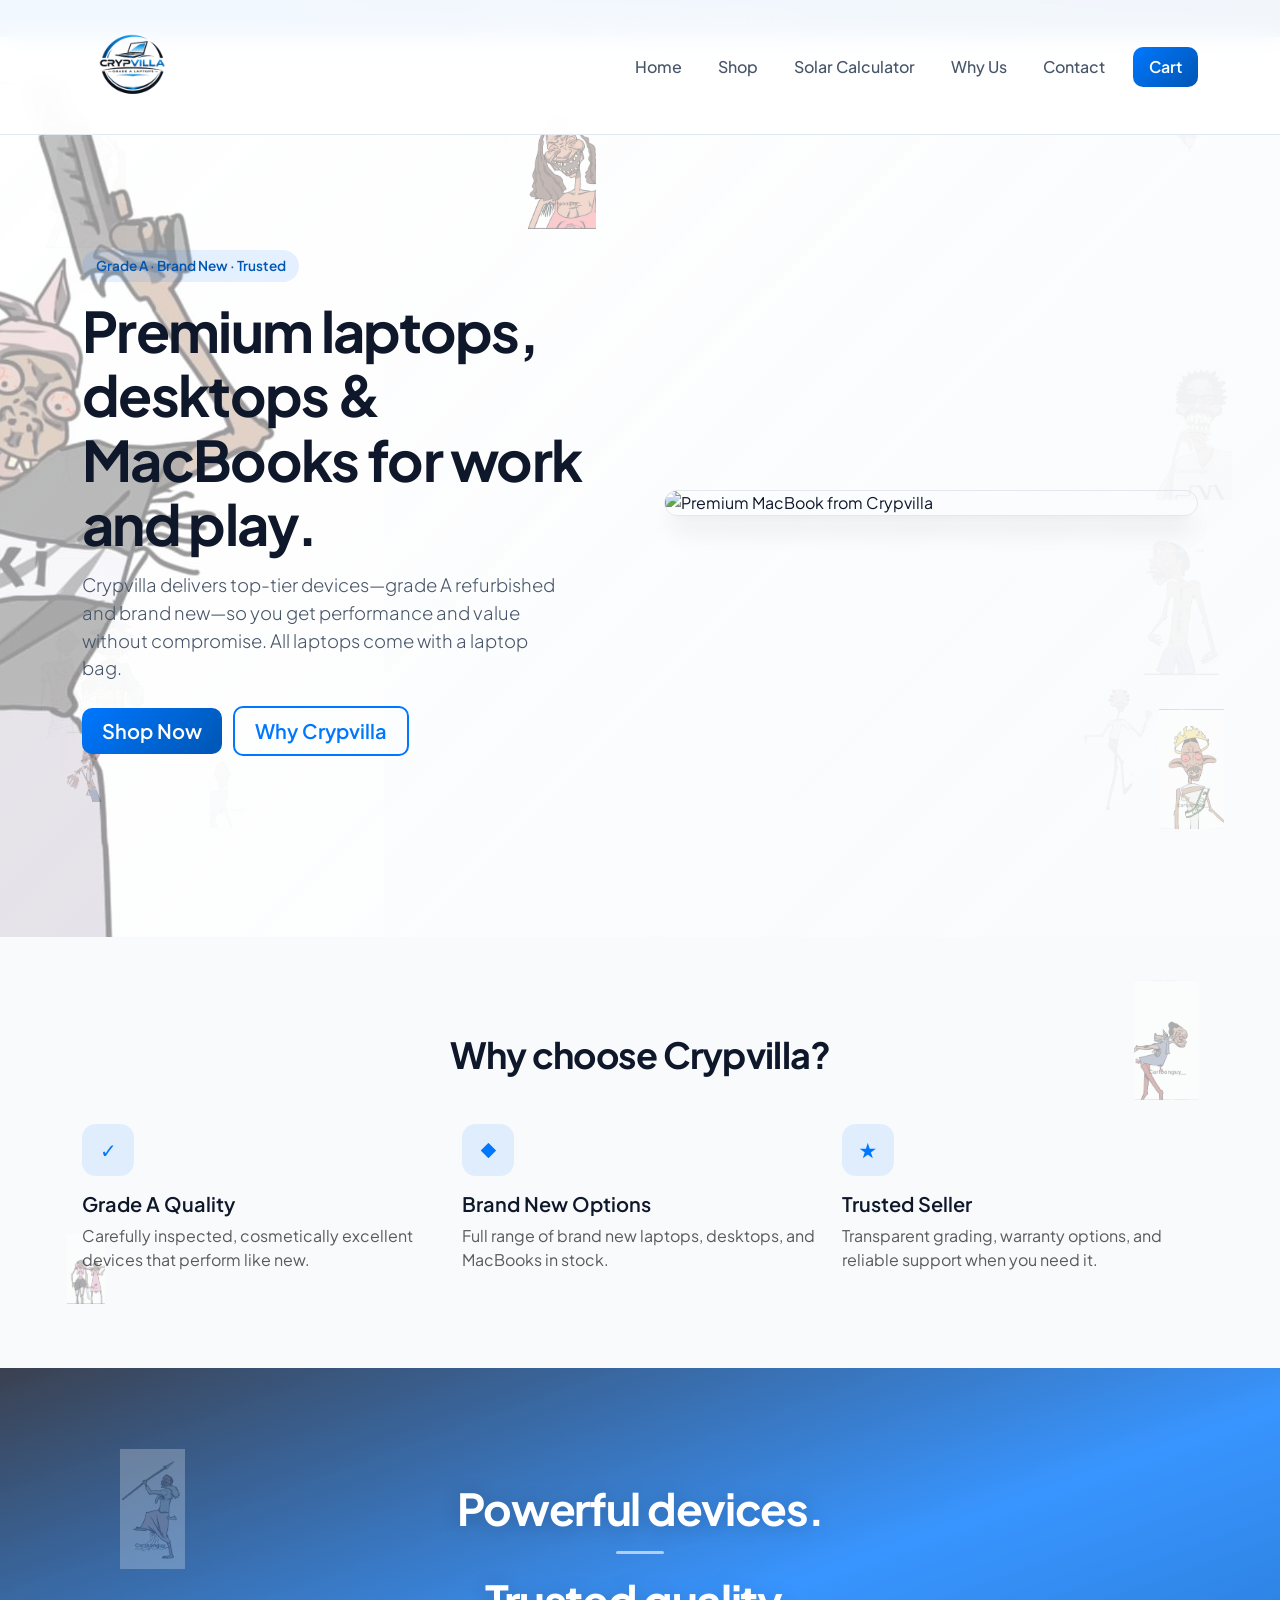
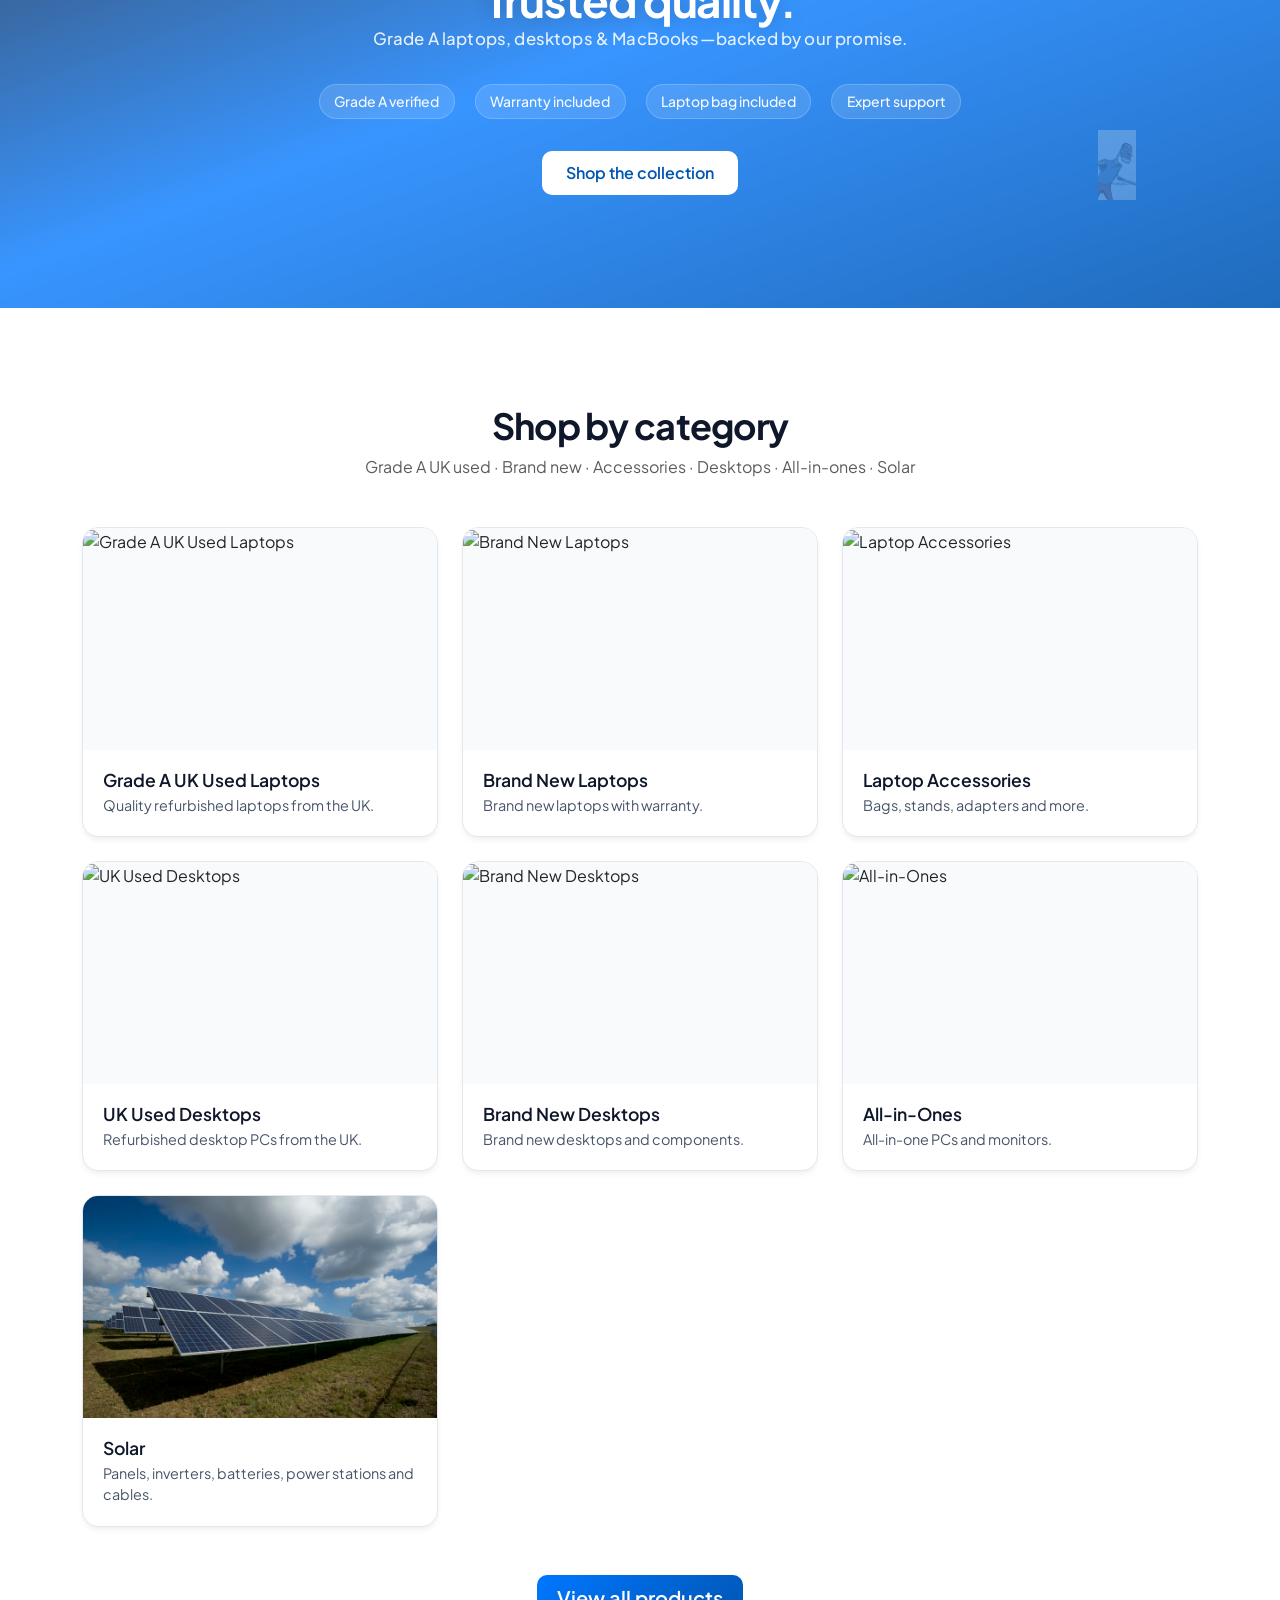
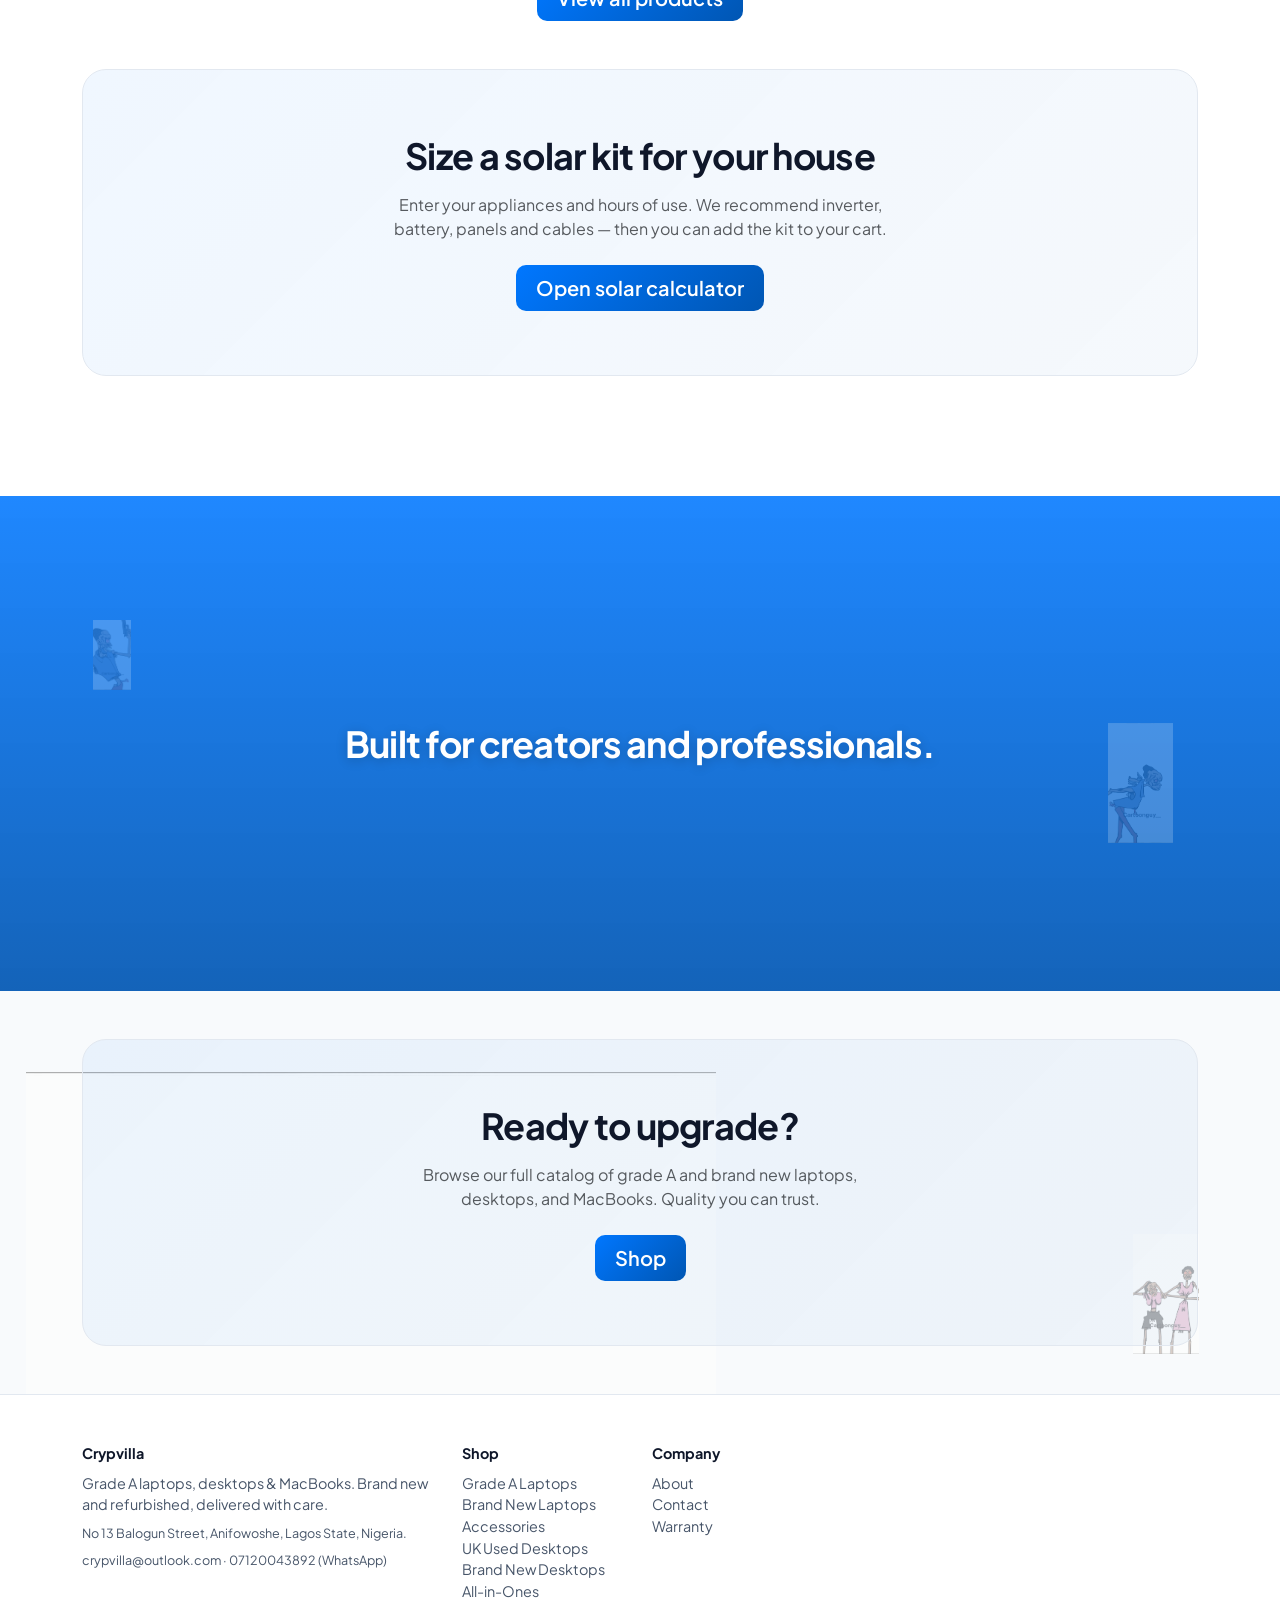
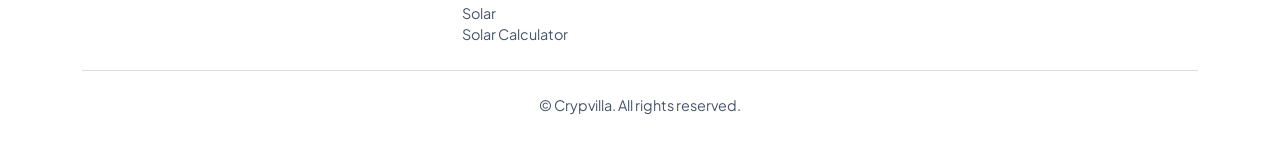
==== commit 9fca067c: "Add solar category, product photos, and a household load calculator." ====
--- a/index.html
+++ b/index.html
@@ -474,6 +474,7 @@
         <ul class="navbar-nav ms-auto align-items-lg-center gap-1">
           <li class="nav-item"><a class="nav-link" href="index.html">Home</a></li>
           <li class="nav-item"><a class="nav-link" href="shop.html">Shop</a></li>
+          <li class="nav-item"><a class="nav-link" href="solar-calculator.html">Solar Calculator</a></li>
           <li class="nav-item"><a class="nav-link" href="#why-us">Why Us</a></li>
           <li class="nav-item"><a class="nav-link" href="#contact">Contact</a></li>
           <li class="nav-item ms-lg-2 position-relative nav-cart-desktop">
@@ -565,7 +566,7 @@
   <section class="py-5" id="products">
     <div class="container py-5">
       <h2 class="section-title text-center mb-2 animate-on-scroll">Shop by category</h2>
-      <p class="text-center text-muted mb-5 animate-on-scroll delay-1">Grade A UK used · Brand new · Accessories · Desktops · All-in-ones</p>
+      <p class="text-center text-muted mb-5 animate-on-scroll delay-1">Grade A UK used · Brand new · Accessories · Desktops · All-in-ones · Solar</p>
       <div class="row g-4" id="categoryCards">
         <div class="col-md-6 col-lg-4 animate-on-scroll delay-1">
           <a href="shop.html?category=grade-a-uk-used-laptops" class="text-decoration-none text-dark">
@@ -645,9 +646,27 @@
             </div>
           </a>
         </div>
+        <div class="col-md-6 col-lg-4 animate-on-scroll delay-1">
+          <a href="shop.html?category=solar" class="text-decoration-none text-dark">
+            <div class="card card-product h-100">
+              <div class="img-wrap">
+                <img src="images/solar/panel-array.jpg" alt="Solar">
+              </div>
+              <div class="card-body">
+                <h5 class="card-title">Solar</h5>
+                <p class="text-muted mb-0">Panels, inverters, batteries, power stations and cables.</p>
+              </div>
+            </div>
+          </a>
+        </div>
       </div>
       <div class="text-center mt-5 animate-on-scroll">
         <a href="shop.html" class="btn btn-shop btn-lg">View all products</a>
+      </div>
+      <div class="cta-section text-center mt-5 animate-on-scroll">
+        <h2 class="section-title mb-3">Size a solar kit for your house</h2>
+        <p class="text-muted mb-4 mx-auto" style="max-width: 520px;">Enter your appliances and hours of use. We recommend inverter, battery, panels and cables — then you can add the kit to your cart.</p>
+        <a href="solar-calculator.html" class="btn btn-shop btn-lg">Open solar calculator</a>
       </div>
       <div class="row g-4 mt-4" id="featuredProducts">
         <!-- Filled by JS from Supabase -->
@@ -698,6 +717,8 @@
             <li><a href="shop.html?category=uk-used-desktops">UK Used Desktops</a></li>
             <li><a href="shop.html?category=brand-new-desktops">Brand New Desktops</a></li>
             <li><a href="shop.html?category=all-in-ones">All-in-Ones</a></li>
+            <li><a href="shop.html?category=solar">Solar</a></li>
+            <li><a href="solar-calculator.html">Solar Calculator</a></li>
           </ul>
         </div>
         <div class="col-md-2">
@@ -753,8 +774,36 @@
             featuredEl.parentNode.insertBefore(title, featuredEl);
             var esc = window.CrypvillaEscape && window.CrypvillaEscape.html ? window.CrypvillaEscape.html : function(s) { return String(s == null ? '' : s); };
             var safeImgUrl = window.CrypvillaEscape && window.CrypvillaEscape.url ? function(u) { var s = window.CrypvillaEscape.url(u); return s || 'https://images.unsplash.com/photo-1496181133206-80ce9b88a853?w=400&q=80'; } : function(u) { return u || 'https://images.unsplash.com/photo-1496181133206-80ce9b88a853?w=400&q=80'; };
+            function specDisplayValues(specs, max) {
+              max = max || 2;
+              specs = specs || {};
+              var laptop = [specs.processor, specs.ram, specs.storage].filter(Boolean);
+              if (laptop.length) return laptop.slice(0, max);
+              var out = [];
+              if (specs.label) {
+                out.push(String(specs.label));
+                if (specs.voltage != null && specs.voltage !== '') out.push(Number(specs.voltage) + 'V');
+                return out.slice(0, max);
+              }
+              if (specs.watts != null && specs.watts !== '') out.push(Number(specs.watts) + 'W');
+              if (specs.kva != null && specs.kva !== '') out.push(Number(specs.kva) + ' kVA');
+              if (specs.capacity_wh != null && specs.capacity_wh !== '') {
+                var wh = Number(specs.capacity_wh);
+                if (!isNaN(wh)) out.push(wh >= 1000 ? (Math.round(wh / 100) / 10) + ' kWh' : wh + ' Wh');
+              }
+              if (specs.voltage != null && specs.voltage !== '') out.push(Number(specs.voltage) + 'V');
+              if (specs.cable_mm2 != null && specs.cable_mm2 !== '') out.push(Number(specs.cable_mm2) + ' mm²');
+              if (!out.length) {
+                Object.keys(specs).forEach(function(k) {
+                  if (k === 'kind' || specs[k] == null || specs[k] === '') return;
+                  out.push(String(specs[k]));
+                });
+              }
+              return out.slice(0, max);
+            }
             r.data.forEach(function(p) {
-              var spec = (p.specs && (p.specs.processor || p.specs.ram || p.specs.storage)) ? [p.specs.processor, p.specs.ram, p.specs.storage].filter(Boolean).slice(0, 2).join(' · ') : '';
+              var specPills = specDisplayValues(p.specs, 2);
+              var spec = specPills.join(' · ');
               var priceHtml = p.compare_at_price ? '<span class="price-current">₦' + Number(p.price).toLocaleString() + '</span> <span class="price-compare">₦' + Number(p.compare_at_price).toLocaleString() + '</span>' : '<span class="price-current">₦' + Number(p.price).toLocaleString() + '</span>';
               var saleBadge = p.compare_at_price ? '<span class="badge-sale">Sale</span>' : '';
               var imgUrl = (safeImgUrl(p.image_url) || '').replace(/"/g, '&quot;');
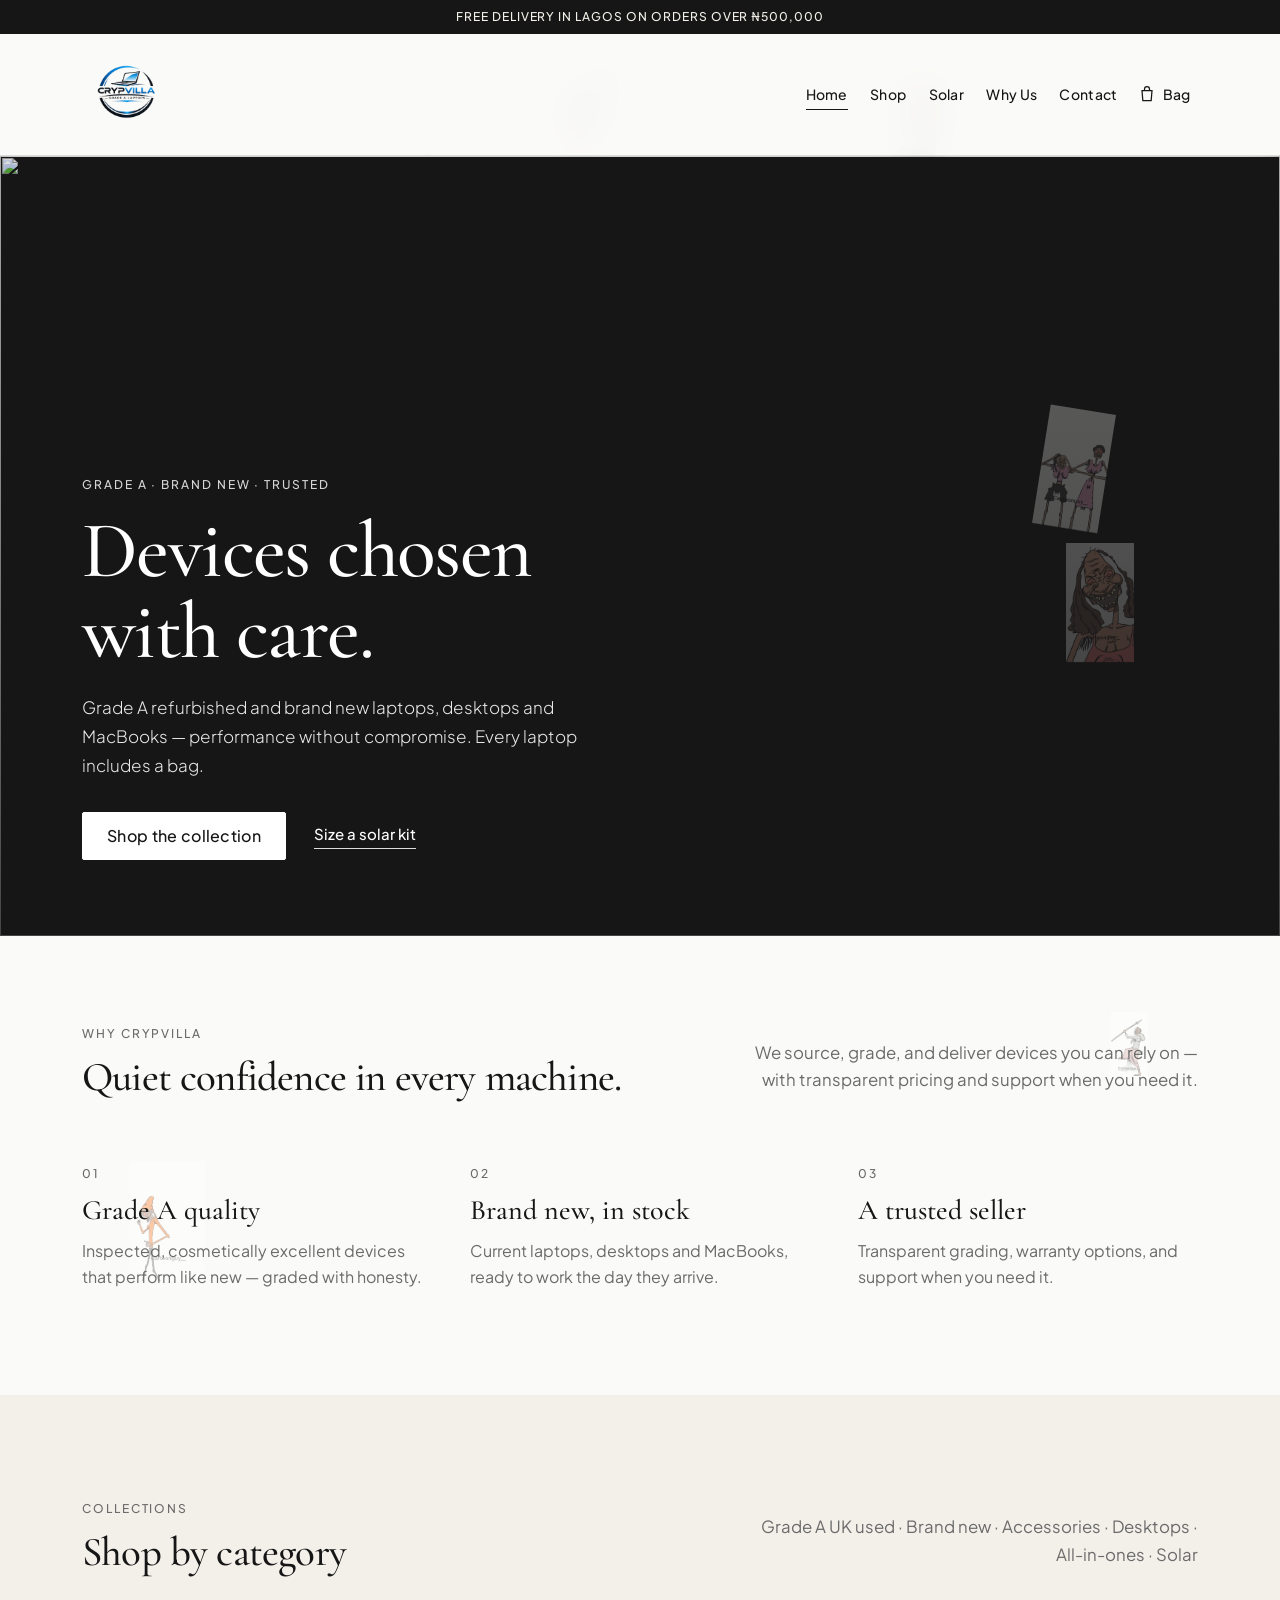
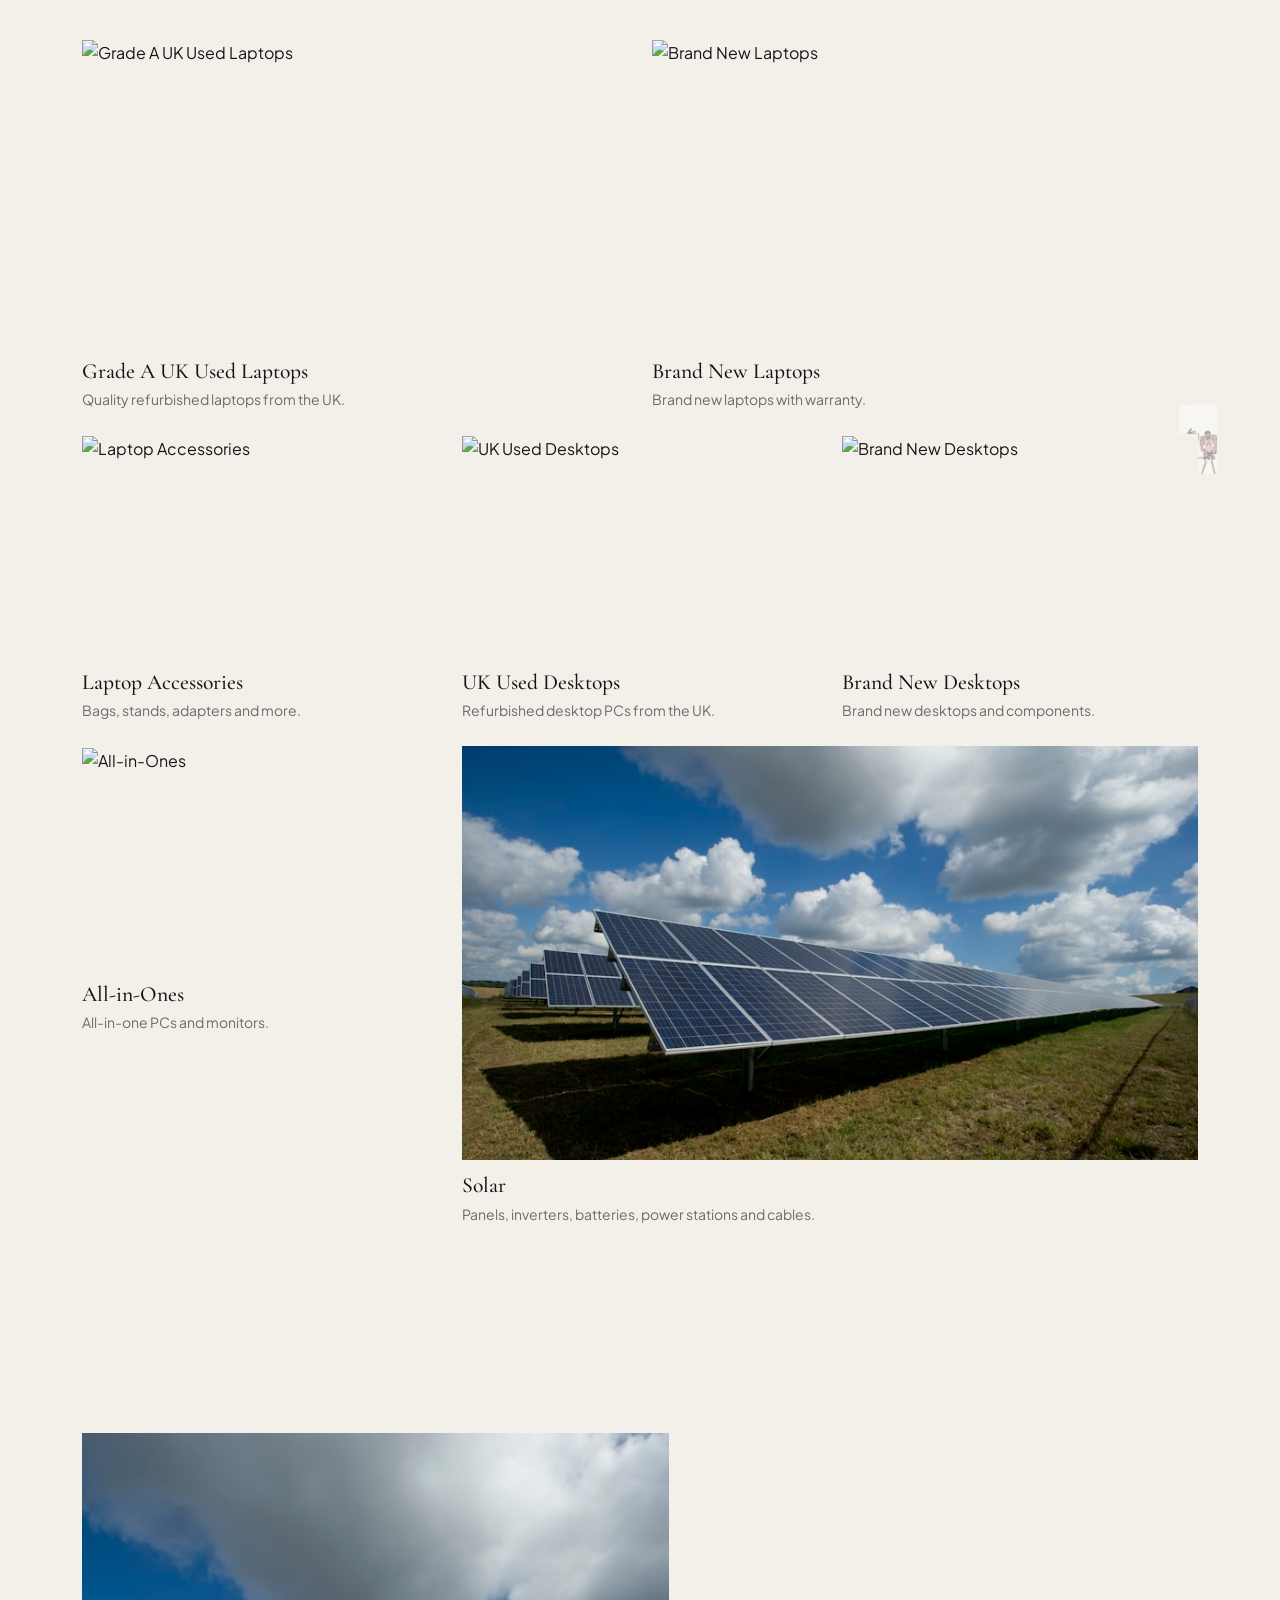
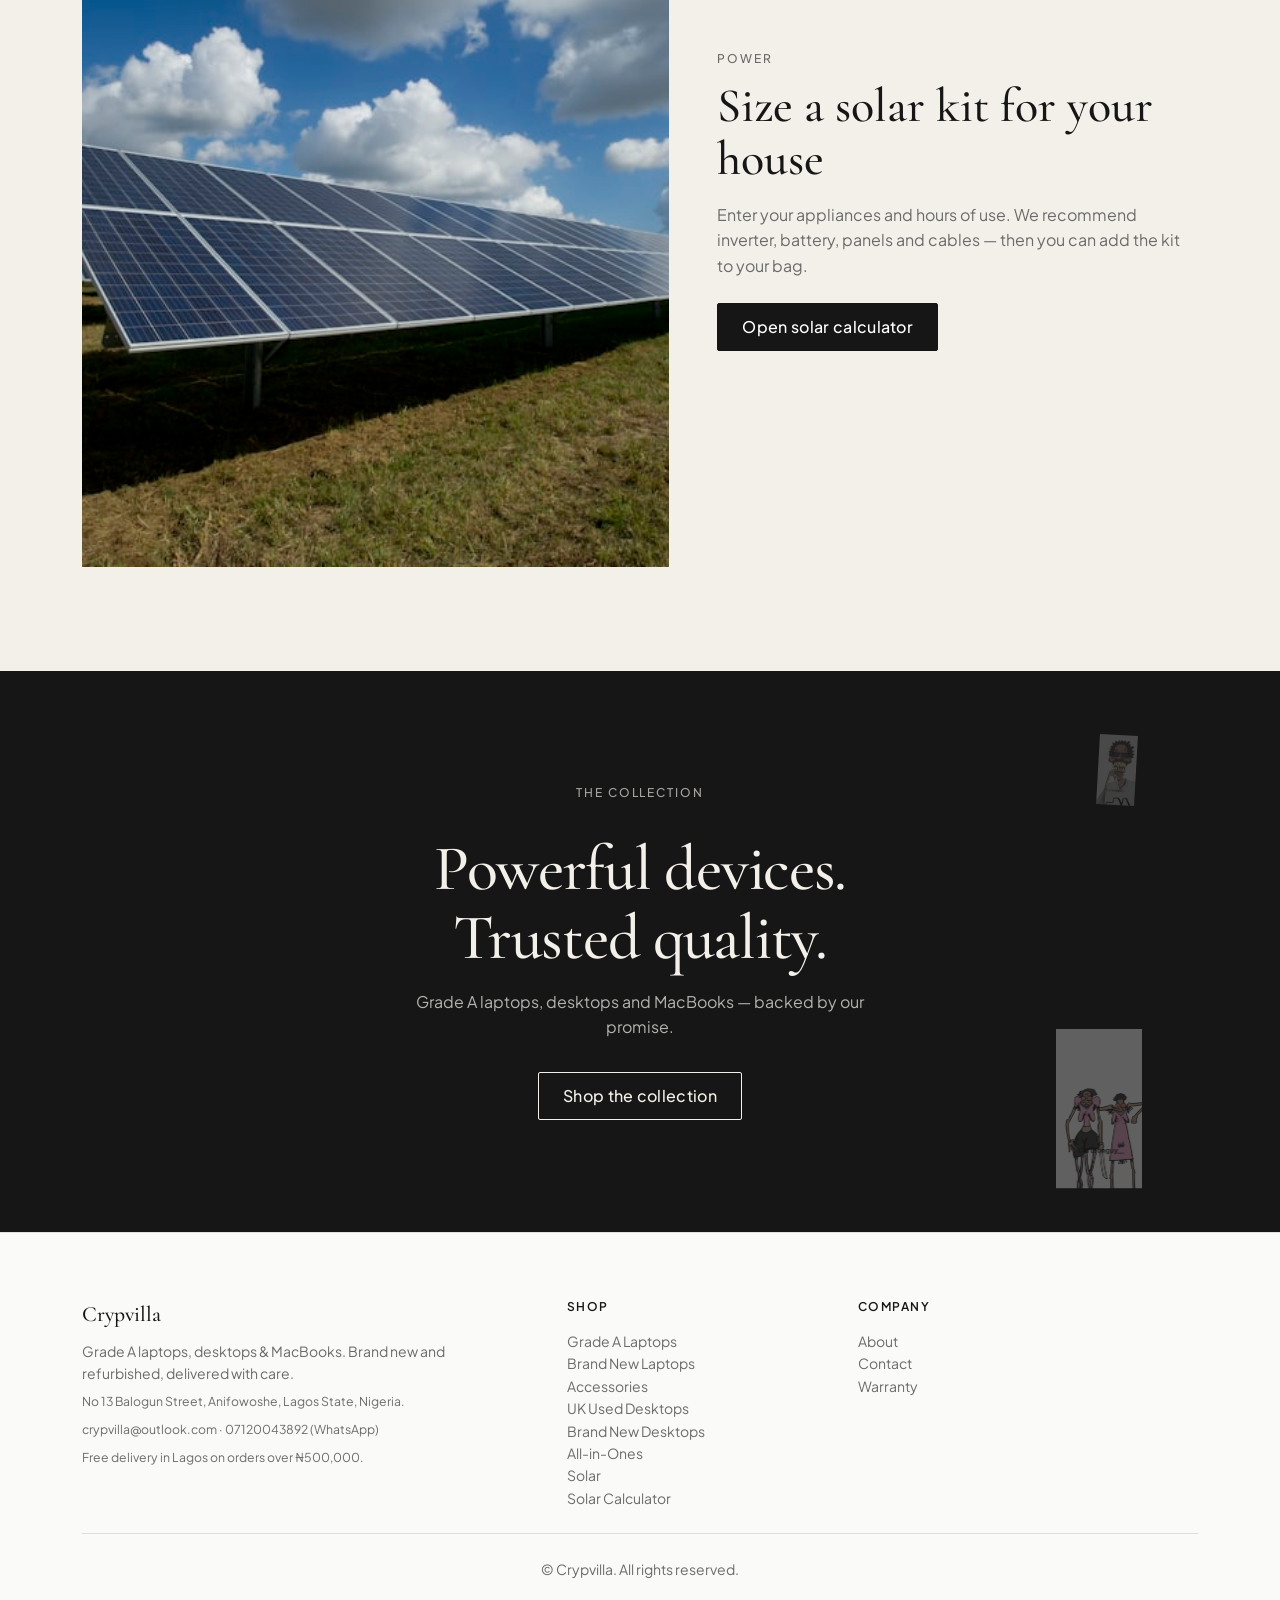
==== commit a3a13cac: "Redesign storefront UI and restore random cartoon decorations. Unify editorial styling across pages," ====
--- a/index.html
+++ b/index.html
@@ -6,753 +6,261 @@
   <link rel="icon" href="images/crypvilla-removebg-preview.png" type="image/png">
   <title>Crypvilla — Grade A Laptops, Desktops & MacBooks</title>
   <link href="https://cdn.jsdelivr.net/npm/bootstrap@5.3.2/dist/css/bootstrap.min.css" rel="stylesheet">
-  <link href="https://fonts.googleapis.com/css2?family=Plus+Jakarta+Sans:wght@400;500;600;700&display=swap" rel="stylesheet">
-  <style>
-    :root {
-      --crypvilla-primary: #0077ff;
-      --crypvilla-primary-dark: #0056b3;
-      --crypvilla-text: #0f172a;
-      --crypvilla-text-muted: #475569;
-      --crypvilla-muted: #64748b;
-      --crypvilla-bg: #ffffff;
-      --crypvilla-bg-soft: #f8fafc;
-      --crypvilla-border: #e2e8f0;
-      --crypvilla-shadow: 0 4px 6px -1px rgba(0, 0, 0, 0.06), 0 2px 4px -2px rgba(0, 0, 0, 0.04);
-      --crypvilla-shadow-lg: 0 20px 25px -5px rgba(0, 0, 0, 0.08), 0 8px 10px -6px rgba(0, 0, 0, 0.04);
-    }
-    * { scroll-behavior: smooth; }
-    body {
-      font-family: 'Plus Jakarta Sans', sans-serif;
-      background: var(--crypvilla-bg);
-      color: var(--crypvilla-text);
-      overflow-x: hidden;
-    }
-    /* Scroll-triggered animations */
-    .animate-on-scroll {
-      opacity: 0;
-      transform: translateY(28px);
-      transition: opacity 0.6s cubic-bezier(0.22, 1, 0.36, 1), transform 0.6s cubic-bezier(0.22, 1, 0.36, 1);
-    }
-    .animate-on-scroll.animated {
-      opacity: 1;
-      transform: translateY(0);
-    }
-    .animate-on-scroll.delay-1 { transition-delay: 0.1s; }
-    .animate-on-scroll.delay-2 { transition-delay: 0.2s; }
-    .animate-on-scroll.delay-3 { transition-delay: 0.3s; }
-    .animate-on-scroll.delay-4 { transition-delay: 0.4s; }
-    /* Hero load animations */
-    .hero .hero-animate {
-      opacity: 0;
-      transform: translateY(24px);
-      animation: heroReveal 0.8s cubic-bezier(0.22, 1, 0.36, 1) forwards;
-    }
-    .hero .hero-animate.hero-1 { animation-delay: 0.15s; }
-    .hero .hero-animate.hero-2 { animation-delay: 0.3s; }
-    .hero .hero-animate.hero-3 { animation-delay: 0.45s; }
-    .hero .hero-animate.hero-4 { animation-delay: 0.6s; }
-    .hero .hero-animate.hero-5 { animation-delay: 0.75s; }
-    .hero .hero-animate.hero-6 { animation-delay: 0.9s; }
-    .hero .hero-animate.hero-img { animation-delay: 0.5s; animation-name: heroRevealScale; }
-    @keyframes heroReveal {
-      to { opacity: 1; transform: translateY(0); }
-    }
-    @keyframes heroRevealScale {
-      from { opacity: 0; transform: translateY(20px) scale(0.98); }
-      to { opacity: 1; transform: translateY(0) scale(1); }
-    }
-    .navbar {
-      background: rgba(255, 255, 255, 0.95) !important;
-      backdrop-filter: blur(12px);
-      box-shadow: 0 1px 0 var(--crypvilla-border);
-      padding: 0.75rem 0;
-      transition: box-shadow 0.3s ease;
-    }
-    .navbar.scrolled { box-shadow: var(--crypvilla-shadow); }
-    .navbar-brand {
-      font-weight: 700;
-      font-size: 1.5rem;
-      color: var(--crypvilla-text) !important;
-      letter-spacing: -0.02em;
-      transition: opacity 0.2s;
-      display: flex;
-      align-items: center;
-    }
-    .navbar-brand:hover { opacity: 0.85; }
-    .navbar-brand img {
-      height: 100px;
-      width: auto;
-      display: block;
-    }
-    .nav-link {
-      color: var(--crypvilla-text-muted) !important;
-      font-weight: 500;
-      padding: 0.5rem 1rem !important;
-      border-radius: 8px;
-      transition: color 0.2s, background 0.2s;
-    }
-    .nav-link:hover { color: var(--crypvilla-primary) !important; }
-    .btn-shop {
-      background: linear-gradient(135deg, var(--crypvilla-primary), var(--crypvilla-primary-dark));
-      color: #fff !important;
-      font-weight: 600;
-      padding: 0.5rem 1.25rem;
-      border-radius: 10px;
-      border: none;
-      transition: transform 0.25s ease, box-shadow 0.25s ease, background 0.25s ease;
-    }
-    .btn-shop:hover {
-      transform: translateY(-2px);
-      box-shadow: 0 12px 24px rgba(0, 119, 255, 0.3);
-      color: #fff !important;
-    }
-    .btn-outline-primary-custom {
-      color: var(--crypvilla-primary);
-      border: 2px solid var(--crypvilla-primary);
-      background: transparent;
-      font-weight: 600;
-      padding: 0.5rem 1.25rem;
-      border-radius: 10px;
-      transition: all 0.25s ease;
-    }
-    .btn-outline-primary-custom:hover {
-      background: var(--crypvilla-primary);
-      color: #fff;
-      transform: translateY(-2px);
-    }
-    /* Parallax sections */
-    .parallax-wrap {
-      position: relative;
-      min-height: 100vh;
-      display: flex;
-      align-items: center;
-      overflow: hidden;
-    }
-    .parallax-bg {
-      position: absolute;
-      top: 0; left: 0; right: 0; bottom: 0;
-      background-size: cover;
-      background-position: center;
-      background-repeat: no-repeat;
-      background-attachment: fixed;
-      transform: translateZ(0);
-      will-change: transform;
-    }
-    .parallax-bg::after {
-      content: '';
-      position: absolute;
-      top: 0; left: 0; right: 0; bottom: 0;
-      background: linear-gradient(135deg, rgba(255, 255, 255, 0.94) 0%, rgba(248, 250, 252, 0.88) 100%);
-      pointer-events: none;
-    }
-    .parallax-content { position: relative; z-index: 1; }
-    .parallax-band {
-      min-height: 55vh;
-      display: flex;
-      align-items: center;
-      justify-content: center;
-      position: relative;
-      overflow: hidden;
-    }
-    .parallax-band .parallax-bg::after {
-      background: linear-gradient(180deg, rgba(0, 119, 255, 0.88) 0%, rgba(0, 86, 179, 0.92) 100%);
-      pointer-events: none;
-    }
-    /* First band: "Powerful devices. Trusted quality." – statement block */
-    .band-statement {
-      min-height: 60vh;
-      padding: 5rem 0;
-    }
-    .band-statement .parallax-bg::after {
-      background: linear-gradient(160deg, rgba(15, 23, 42, 0.82) 0%, rgba(0, 119, 255, 0.78) 50%, rgba(0, 86, 179, 0.88) 100%);
-    }
-    .band-statement .statement-inner {
-      max-width: 720px;
-      margin: 0 auto;
-      text-align: center;
-    }
-    .band-statement .statement-line {
-      font-size: clamp(1.75rem, 4vw, 2.75rem);
-      font-weight: 700;
-      letter-spacing: -0.03em;
-      line-height: 1.2;
-      color: #fff;
-      text-shadow: 0 2px 20px rgba(0, 0, 0, 0.2);
-      margin: 0;
-    }
-    .band-statement .statement-divider {
-      width: 48px;
-      height: 3px;
-      background: rgba(255, 255, 255, 0.6);
-      border-radius: 2px;
-      margin: 1rem auto 1.25rem;
-    }
-    .band-statement .statement-sub {
-      font-size: 1.05rem;
-      color: rgba(255, 255, 255, 0.88);
-      font-weight: 500;
-      margin-bottom: 2rem;
-      letter-spacing: 0.01em;
-    }
-    .band-statement .statement-pills {
-      display: flex;
-      flex-wrap: wrap;
-      justify-content: center;
-      gap: 0.75rem 1.25rem;
-      margin-bottom: 2rem;
-    }
-    .band-statement .statement-pill {
-      display: inline-flex;
-      align-items: center;
-      gap: 0.4rem;
-      font-size: 0.875rem;
-      font-weight: 500;
-      color: rgba(255, 255, 255, 0.95);
-      background: rgba(255, 255, 255, 0.12);
-      padding: 0.4rem 0.9rem;
-      border-radius: 100px;
-      border: 1px solid rgba(255, 255, 255, 0.2);
-      transition: background 0.2s, border-color 0.2s;
-    }
-    .band-statement .statement-pill:hover {
-      background: rgba(255, 255, 255, 0.18);
-      border-color: rgba(255, 255, 255, 0.35);
-    }
-    .band-statement .btn-band {
-      background: #fff;
-      color: var(--crypvilla-primary-dark);
-      font-weight: 600;
-      padding: 0.6rem 1.5rem;
-      border-radius: 10px;
-      border: none;
-      transition: transform 0.2s ease, box-shadow 0.2s ease;
-    }
-    .band-statement .btn-band:hover {
-      transform: translateY(-2px);
-      box-shadow: 0 12px 24px rgba(0, 0, 0, 0.2);
-      color: var(--crypvilla-primary-dark);
-    }
-    .hero {
-      min-height: 100vh;
-      display: flex;
-      align-items: center;
-      position: relative;
-      padding: 6rem 0 4rem;
-    }
-    .hero .parallax-bg { background-attachment: fixed; }
-    .hero h1 {
-      font-weight: 700;
-      font-size: clamp(2.25rem, 5vw, 3.5rem);
-      line-height: 1.15;
-      letter-spacing: -0.03em;
-      color: var(--crypvilla-text);
-    }
-    .hero .lead {
-      color: var(--crypvilla-text-muted);
-      font-size: 1.15rem;
-      max-width: 480px;
-    }
-    .hero-img-wrap {
-      border-radius: 20px;
-      overflow: hidden;
-      box-shadow: var(--crypvilla-shadow-lg);
-      border: 1px solid var(--crypvilla-border);
-      position: relative;
-      transform: translateZ(0);
-      transition: transform 0.4s ease, box-shadow 0.4s ease;
-    }
-    .hero-img-wrap:hover {
-      transform: translateY(-6px);
-      box-shadow: 0 24px 48px rgba(0, 0, 0, 0.12);
-    }
-    .hero-img-wrap img { width: 100%; height: auto; display: block; transition: transform 0.5s ease; }
-    .hero-img-wrap:hover img { transform: scale(1.03); }
-    .parallax-caption {
-      font-size: clamp(1.5rem, 3vw, 2.25rem);
-      font-weight: 700;
-      letter-spacing: -0.02em;
-      color: #fff;
-      text-shadow: 0 2px 12px rgba(0, 0, 0, 0.2);
-    }
-    .badge-pill {
-      display: inline-flex;
-      align-items: center;
-      gap: 0.5rem;
-      background: rgba(0, 119, 255, 0.1);
-      color: var(--crypvilla-primary-dark);
-      padding: 0.35rem 0.85rem;
-      border-radius: 100px;
-      font-size: 0.85rem;
-      font-weight: 600;
-    }
-    .section-title {
-      font-weight: 700;
-      font-size: clamp(1.75rem, 3vw, 2.25rem);
-      letter-spacing: -0.02em;
-      color: var(--crypvilla-text);
-    }
-    .card-product {
-      background: var(--crypvilla-bg);
-      border: 1px solid var(--crypvilla-border);
-      border-radius: 16px;
-      overflow: hidden;
-      box-shadow: var(--crypvilla-shadow);
-      transition: transform 0.35s cubic-bezier(0.22, 1, 0.36, 1), box-shadow 0.35s ease, border-color 0.35s ease;
-    }
-    .card-product:hover {
-      transform: translateY(-8px);
-      border-color: rgba(0, 119, 255, 0.25);
-      box-shadow: var(--crypvilla-shadow-lg), 0 0 0 1px rgba(0, 119, 255, 0.08);
-    }
-    .card-product .img-wrap {
-      aspect-ratio: 16/10;
-      overflow: hidden;
-      background: var(--crypvilla-bg-soft);
-    }
-    .card-product .img-wrap img {
-      width: 100%;
-      height: 100%;
-      object-fit: cover;
-      transition: transform 0.5s ease;
-    }
-    .card-product:hover .img-wrap img { transform: scale(1.06); }
-    .card-product .card-body { padding: 1.25rem; }
-    .card-product .card-title {
-      font-weight: 600;
-      font-size: 1.1rem;
-      margin-bottom: 0.25rem;
-      color: var(--crypvilla-text);
-    }
-    .card-product .text-muted {
-      color: var(--crypvilla-text-muted) !important;
-      font-size: 0.9rem;
-    }
-    .feature-icon {
-      width: 52px;
-      height: 52px;
-      border-radius: 14px;
-      background: rgba(0, 119, 255, 0.1);
-      color: var(--crypvilla-primary);
-      display: flex;
-      align-items: center;
-      justify-content: center;
-      font-size: 1.25rem;
-      transition: transform 0.3s ease, background 0.3s ease;
-    }
-    .feature-icon:hover {
-      transform: scale(1.08);
-      background: rgba(0, 119, 255, 0.15);
-    }
-    .cta-section {
-      background: linear-gradient(135deg, rgba(0, 119, 255, 0.06), rgba(0, 86, 179, 0.04));
-      border: 1px solid var(--crypvilla-border);
-      border-radius: 24px;
-      padding: 4rem 2rem;
-      transition: box-shadow 0.3s ease, border-color 0.3s ease;
-    }
-    .cta-section:hover {
-      border-color: rgba(0, 119, 255, 0.2);
-      box-shadow: 0 8px 32px rgba(0, 119, 255, 0.08);
-    }
-    .section-bg {
-      background: var(--crypvilla-bg-soft);
-    }
-    .footer {
-      border-top: 1px solid var(--crypvilla-border);
-      padding: 3rem 0 2rem;
-      background: var(--crypvilla-bg);
-      color: var(--crypvilla-text-muted);
-      font-size: 0.9rem;
-    }
-    .footer a { color: var(--crypvilla-text-muted); text-decoration: none; transition: color 0.2s; }
-    .footer a:hover { color: var(--crypvilla-primary); }
-    .footer strong.text-dark { color: var(--crypvilla-text) !important; }
-    .top-bar { background: linear-gradient(90deg, var(--crypvilla-primary), var(--crypvilla-primary-dark)); color: #fff; font-size: 0.875rem; font-weight: 500; text-align: center; padding: 0.5rem 1rem; }
-    .cart-count-badge { position: absolute; top: -4px; right: -4px; background: #fff; color: var(--crypvilla-primary-dark); font-size: 0.7rem; font-weight: 600; min-width: 1.25rem; height: 1.25rem; border-radius: 50%; display: inline-flex; align-items: center; justify-content: center; }
-    .badge-sale { position: absolute; top: 0.5rem; left: 0.5rem; background: #dc3545; color: #fff; font-size: 0.75rem; font-weight: 600; padding: 0.25rem 0.5rem; border-radius: 6px; z-index: 1; }
-    .price-current { font-weight: 700; color: var(--crypvilla-text); }
-    .price-compare { font-size: 0.875rem; color: var(--crypvilla-text-muted); text-decoration: line-through; margin-left: 0.5rem; }
-    .spec-pill { font-size: 0.75rem; color: var(--crypvilla-text-muted); background: var(--crypvilla-bg-soft); padding: 0.2rem 0.5rem; border-radius: 6px; }
-    @media (max-width: 991px) {
-      .parallax-bg { background-attachment: scroll; }
-    }
-    /* Cartoon decorations – same as animations.css for index (no shop.css) */
-    .cartoon-deco { position: fixed; top: 0; left: 0; right: 0; bottom: 0; pointer-events: none; z-index: 0; overflow: hidden; }
-    .cartoon-deco img { position: absolute; object-fit: contain; mix-blend-mode: multiply; opacity: 0.45; transition: opacity 0.3s ease; }
-    .cartoon-deco .deco-sm { width: 80px; height: auto; max-height: 80px; }
-    .cartoon-deco .deco-md { width: 120px; height: auto; max-height: 140px; }
-    .cartoon-deco .deco-lg { width: 160px; height: auto; max-height: 180px; }
-    .section-cartoon-deco { position: absolute; top: 0; left: 0; right: 0; bottom: 0; pointer-events: none; z-index: 0; overflow: hidden; }
-    .section-cartoon-deco img { position: absolute; object-fit: contain; mix-blend-mode: multiply; opacity: 0.4; }
-    .section-cartoon-deco .deco-sm { width: 70px; max-height: 70px; }
-    .section-cartoon-deco .deco-md { width: 100px; max-height: 120px; }
-    body { position: relative; z-index: 1; }
-    @media (max-width: 768px) {
-      .cartoon-deco .deco-sm { width: 50px; max-height: 50px; }
-      .cartoon-deco .deco-md { width: 80px; max-height: 90px; }
-      .cartoon-deco .deco-lg { width: 100px; max-height: 110px; }
-    }
-    /* Cart visible on mobile next to hamburger */
-    .nav-cart-mobile { display: none; }
-    @media (max-width: 991px) {
-      .nav-cart-mobile { display: inline-flex; align-items: center; position: relative; margin-right: 0.25rem; padding: 0.35rem 0.65rem; padding-right: 1.5rem; font-size: 0.85rem; white-space: nowrap; }
-      .nav-cart-mobile .cart-count-badge { font-size: 0.65rem; min-width: 1rem; height: 1rem; top: -4px; right: 4px; z-index: 1; }
-      .nav-cart-desktop { display: none !important; }
-    }
-    /* ========== Mobile responsive ========== */
-    @media (max-width: 991px) {
-      .hero { padding: 4rem 0 3rem; min-height: auto; }
-      .hero h1 { font-size: clamp(1.75rem, 4vw, 2.25rem); }
-      .hero .lead { font-size: 1rem; }
-      .band-statement { min-height: auto; padding: 3rem 0; }
-      .band-statement .statement-line { font-size: clamp(1.4rem, 3.5vw, 2rem); }
-      .band-statement .statement-sub { font-size: 0.95rem; }
-      .band-statement .statement-pills { gap: 0.5rem 0.75rem; }
-      .cta-section { padding: 2.5rem 1.25rem; }
-      .section-title { font-size: clamp(1.5rem, 3vw, 1.85rem); }
-      .container { padding-left: 1rem; padding-right: 1rem; }
-      .footer { padding: 2rem 0 1.5rem; }
-    }
-    @media (max-width: 768px) {
-      .navbar-brand img { height: 60px; }
-      .hero { padding: 3rem 0 2rem; }
-      .hero h1 { font-size: 1.6rem; }
-      .hero .lead { font-size: 0.95rem; }
-      .hero .mt-4 { flex-direction: column; align-items: stretch; }
-      .hero .btn { width: 100%; margin: 0.25rem 0 !important; }
-      .hero .me-2 { margin-right: 0 !important; }
-      .band-statement { padding: 2.5rem 0; }
-      .band-statement .statement-line { font-size: 1.35rem; }
-      .band-statement .statement-sub { font-size: 0.9rem; margin-bottom: 1.5rem; }
-      .band-statement .statement-pills { flex-direction: column; align-items: center; margin-bottom: 1.5rem; }
-      .band-statement .statement-pill { font-size: 0.8rem; }
-      .parallax-band { min-height: auto; padding: 2rem 0; }
-      .parallax-caption { font-size: 1.35rem; }
-      .cta-section { padding: 2rem 1rem; border-radius: 16px; }
-      .cta-section .section-title { font-size: 1.4rem; }
-      .cta-section .text-muted { font-size: 0.9rem; }
-      .section-bg .container { padding-top: 2rem; padding-bottom: 2rem; }
-      .section-bg .py-5 { padding-top: 2rem !important; padding-bottom: 2rem !important; }
-      .feature-icon { width: 44px; height: 44px; font-size: 1rem; }
-      .footer .row { text-align: center; }
-      .footer .col-md-2 ul { padding-left: 0; }
-    }
-    @media (max-width: 576px) {
-      .navbar-brand img { height: 48px; }
-      .hero { padding: 2.5rem 0 1.5rem; }
-      .hero h1 { font-size: 1.4rem; }
-      .section-title { font-size: 1.35rem; }
-      .container { padding-left: 0.75rem; padding-right: 0.75rem; }
-      .card-product .card-body { padding: 1rem; }
-      .card-product .card-title { font-size: 1rem; }
-      #categoryCards .col-md-6, #featuredProducts .col-6 { flex: 0 0 100%; max-width: 100%; }
-    }
-  </style>
+  <link href="https://fonts.googleapis.com/css2?family=Cormorant+Garamond:ital,wght@0,400;0,500;0,600;0,700;1,400&family=Plus+Jakarta+Sans:wght@400;500;600;700&display=swap" rel="stylesheet">
+  <link href="css/shop.css" rel="stylesheet">
+  <link href="css/animations.css" rel="stylesheet">
 </head>
-<body>
-  <div class="cartoon-deco" aria-hidden="true">
-    <img class="deco-md" src="animations/WhatsApp Image 2026-02-26 at 12.04.43 AM.jpeg" alt="" style="top: 12%; left: 2%;">
-    <img class="deco-sm" src="animations/WhatsApp Image 2026-02-26 at 12.04.44 AM.jpeg" alt="" style="top: 8%; right: 4%;">
-    <img class="deco-lg" src="animations/WhatsApp Image 2026-02-26 at 12.04.45 AM.jpeg" alt="" style="bottom: 18%; left: 1%;">
-    <img class="deco-md" src="animations/WhatsApp Image 2026-02-26 at 12.04.46 AM.jpeg" alt="" style="bottom: 25%; right: 3%;">
-    <img class="deco-sm" src="animations/WhatsApp Image 2026-02-26 at 12.04.48 AM.jpeg" alt="" style="top: 45%; left: 3%;">
-    <img class="deco-md" src="animations/WhatsApp Image 2026-02-26 at 12.04.48 AM (1).jpeg" alt="" style="top: 40%; right: 2%;">
-    <img class="deco-sm" src="animations/WhatsApp Image 2026-02-26 at 12.04.49 AM.jpeg" alt="" style="bottom: 8%; left: 15%;">
-    <img class="deco-md" src="animations/WhatsApp Image 2026-02-26 at 12.08.34 AM.jpeg" alt="" style="bottom: 10%; right: 8%;">
-  </div>
+<body class="page-home d-flex flex-column min-vh-100">
   <div class="top-bar">Free delivery in Lagos on orders over ₦500,000</div>
-  <nav class="navbar navbar-expand-lg navbar-light fixed-top" id="mainNav">
+  <nav class="navbar navbar-expand-lg navbar-light sticky-top" id="mainNav">
     <div class="container">
       <a class="navbar-brand" href="index.html">
         <img src="images/crypvilla-removebg-preview.png" alt="Crypvilla">
       </a>
-      <a href="cart.html" class="nav-cart-mobile nav-link btn btn-shop btn-cart-mobile" aria-label="Cart">Cart <span id="navCartCountMobile" class="cart-count-badge d-none">0</span></a>
+      <a href="cart.html" class="nav-cart-mobile" data-open-cart aria-label="Bag">
+        <svg class="nav-cart-icon" viewBox="0 0 24 24" fill="none" stroke="currentColor" stroke-width="1.5" aria-hidden="true"><path d="M6 8h12l-1 12H7L6 8z"/><path d="M9 8V6a3 3 0 0 1 6 0v2"/></svg>
+        <span id="navCartCountMobile" class="cart-count-badge d-none">0</span>
+      </a>
       <button class="navbar-toggler border-0" type="button" data-bs-toggle="collapse" data-bs-target="#navbarMain" aria-controls="navbarMain" aria-expanded="false" aria-label="Toggle navigation">
         <span class="navbar-toggler-icon"></span>
       </button>
       <div class="collapse navbar-collapse" id="navbarMain">
-        <ul class="navbar-nav ms-auto align-items-lg-center gap-1">
-          <li class="nav-item"><a class="nav-link" href="index.html">Home</a></li>
+        <ul class="navbar-nav ms-auto align-items-lg-center">
+          <li class="nav-item"><a class="nav-link active" href="index.html">Home</a></li>
           <li class="nav-item"><a class="nav-link" href="shop.html">Shop</a></li>
-          <li class="nav-item"><a class="nav-link" href="solar-calculator.html">Solar Calculator</a></li>
+          <li class="nav-item"><a class="nav-link" href="solar-calculator.html">Solar</a></li>
           <li class="nav-item"><a class="nav-link" href="#why-us">Why Us</a></li>
           <li class="nav-item"><a class="nav-link" href="#contact">Contact</a></li>
-          <li class="nav-item ms-lg-2 position-relative nav-cart-desktop">
-            <a class="nav-link btn btn-shop" href="cart.html">Cart <span id="navCartCount" class="cart-count-badge d-none">0</span></a>
+          <li class="nav-item nav-cart-desktop">
+            <a href="cart.html" class="nav-cart-link" data-open-cart aria-label="Bag">
+              <svg class="nav-cart-icon" viewBox="0 0 24 24" fill="none" stroke="currentColor" stroke-width="1.5" aria-hidden="true"><path d="M6 8h12l-1 12H7L6 8z"/><path d="M9 8V6a3 3 0 0 1 6 0v2"/></svg>
+              <span class="nav-cart-label">Bag</span>
+              <span id="navCartCount" class="cart-count-badge d-none">0</span>
+            </a>
           </li>
         </ul>
       </div>
     </div>
   </nav>
 
-  <section class="hero parallax-wrap position-relative" id="hero">
-    <div class="parallax-bg" style="background-image: url('https://images.unsplash.com/photo-1496181133206-80ce9b88a853?w=1920&q=80');"></div>
-    <div class="section-cartoon-deco" style="z-index: 1;">
-      <img class="deco-md" src="animations/WhatsApp Image 2026-02-26 at 12.04.43 AM.jpeg" alt="" style="top: 8%; left: 40%;">
-      <img class="deco-lg" src="animations/WhatsApp Image 2026-02-26 at 12.04.44 AM.jpeg" alt="" style="top: 5%; right: 70%;">
-      <img class="deco-sm" src="animations/WhatsApp Image 2026-02-26 at 12.04.45 AM (1).jpeg" alt="" style="bottom: 15%; left: 4%;">
-      <img class="deco-md" src="animations/WhatsApp Image 2026-02-26 at 12.04.46 AM (1).jpeg" alt="" style="bottom: 12%; right: 3%;">
-    </div>
-    <div class="container position-relative parallax-content">
-      <div class="row align-items-center g-5">
-        <div class="col-lg-6">
-          <p class="badge-pill mb-3 hero-animate hero-1">Grade A · Brand New · Trusted</p>
-          <h1 class="hero-animate hero-2">Premium laptops, desktops & MacBooks for work and play.</h1>
-          <p class="lead mt-3 hero-animate hero-3">Crypvilla delivers top-tier devices—grade A refurbished and brand new—so you get performance and value without compromise. All laptops come with a laptop bag.</p>
-          <div class="mt-4 hero-animate hero-4">
-            <a href="shop.html" class="btn btn-shop btn-lg me-2">Shop Now</a>
-            <a href="#why-us" class="btn btn-outline-primary-custom btn-lg">Why Crypvilla</a>
+  <section class="hero-editorial" id="hero">
+    <div class="hero-editorial-media" aria-hidden="true">
+      <img src="https://images.unsplash.com/photo-1517336714731-489689fd1ca8?w=1920&q=80" alt="">
+    </div>
+    <div class="container hero-editorial-inner">
+      <div class="hero-editorial-copy">
+        <p class="kicker hero-animate hero-1">Grade A · Brand new · Trusted</p>
+        <h1 class="hero-animate hero-2">Devices chosen with care.</h1>
+        <p class="lead hero-animate hero-3">Grade A refurbished and brand new laptops, desktops and MacBooks — performance without compromise. Every laptop includes a bag.</p>
+        <div class="hero-actions hero-animate hero-4">
+          <a href="shop.html" class="btn btn-shop">Shop the collection</a>
+          <a href="solar-calculator.html" class="btn-text">Size a solar kit</a>
+        </div>
+      </div>
+    </div>
+  </section>
+
+  <section class="home-section home-intro" id="why-us">
+    <div class="container">
+      <div class="home-section-head">
+        <div class="home-section-head-main">
+          <p class="kicker animate-on-scroll">Why Crypvilla</p>
+          <h2 class="section-title animate-on-scroll">Quiet confidence in every machine.</h2>
+        </div>
+        <p class="home-section-head-aside animate-on-scroll delay-1">We source, grade, and deliver devices you can rely on — with transparent pricing and support when you need it.</p>
+      </div>
+      <div class="row g-5">
+        <div class="col-md-4 why-col animate-on-scroll delay-1">
+          <p class="kicker">01</p>
+          <h3>Grade A quality</h3>
+          <p>Inspected, cosmetically excellent devices that perform like new — graded with honesty.</p>
+        </div>
+        <div class="col-md-4 why-col animate-on-scroll delay-2">
+          <p class="kicker">02</p>
+          <h3>Brand new, in stock</h3>
+          <p>Current laptops, desktops and MacBooks, ready to work the day they arrive.</p>
+        </div>
+        <div class="col-md-4 why-col animate-on-scroll delay-3">
+          <p class="kicker">03</p>
+          <h3>A trusted seller</h3>
+          <p>Transparent grading, warranty options, and support when you need it.</p>
+        </div>
+      </div>
+    </div>
+  </section>
+
+  <section class="home-section band" id="products">
+    <div class="container">
+      <div class="home-section-head home-section-head--compact">
+        <div class="home-section-head-main">
+          <p class="kicker animate-on-scroll">Collections</p>
+          <h2 class="section-title animate-on-scroll">Shop by category</h2>
+        </div>
+        <p class="home-section-head-aside animate-on-scroll delay-1">Grade A UK used · Brand new · Accessories · Desktops · All-in-ones · Solar</p>
+      </div>
+      <div class="row g-4" id="categoryCards">
+        <div class="col-lg-6 animate-on-scroll delay-1">
+          <a href="shop?category=grade-a-uk-used-laptops" class="category-tile wide">
+            <div class="tile-img">
+              <img src="https://images.unsplash.com/photo-1588872657578-7efd1f1555ed?w=1200&q=85" alt="Grade A UK Used Laptops">
+            </div>
+            <div class="tile-caption">
+              <h3>Grade A UK Used Laptops</h3>
+              <p>Quality refurbished laptops from the UK.</p>
+            </div>
+          </a>
+        </div>
+        <div class="col-lg-6 animate-on-scroll delay-2">
+          <a href="shop?category=brand-new-laptops" class="category-tile wide">
+            <div class="tile-img">
+              <img src="https://images.unsplash.com/photo-1517336714731-489689fd1ca8?w=1200&q=80" alt="Brand New Laptops">
+            </div>
+            <div class="tile-caption">
+              <h3>Brand New Laptops</h3>
+              <p>Brand new laptops with warranty.</p>
+            </div>
+          </a>
+        </div>
+        <div class="col-md-6 col-lg-4 animate-on-scroll delay-1">
+          <a href="shop?category=laptop-accessories" class="category-tile">
+            <div class="tile-img">
+              <img src="https://images.unsplash.com/photo-1625842268584-8f3296236761?w=800&q=85" alt="Laptop Accessories">
+            </div>
+            <div class="tile-caption">
+              <h3>Laptop Accessories</h3>
+              <p>Bags, stands, adapters and more.</p>
+            </div>
+          </a>
+        </div>
+        <div class="col-md-6 col-lg-4 animate-on-scroll delay-2">
+          <a href="shop?category=uk-used-desktops" class="category-tile">
+            <div class="tile-img">
+              <img src="https://i.dell.com/is/image/DellContent/content/dam/ss2/product-images/dell-client-products/desktops/inspiron-desktops/inspiron-3030-small-desktop-3.png?fmt=png-alpha&pscan=auto&scl=1&hei=402&wid=601&qlt=100,1&resMode=sharp2&size=601,402&chrss=full" alt="UK Used Desktops">
+            </div>
+            <div class="tile-caption">
+              <h3>UK Used Desktops</h3>
+              <p>Refurbished desktop PCs from the UK.</p>
+            </div>
+          </a>
+        </div>
+        <div class="col-md-6 col-lg-4 animate-on-scroll delay-3">
+          <a href="shop?category=brand-new-desktops" class="category-tile">
+            <div class="tile-img">
+              <img src="https://images.unsplash.com/photo-1587202372775-e229f172b9d7?w=800&q=85" alt="Brand New Desktops">
+            </div>
+            <div class="tile-caption">
+              <h3>Brand New Desktops</h3>
+              <p>Brand new desktops and components.</p>
+            </div>
+          </a>
+        </div>
+        <div class="col-md-6 col-lg-4 animate-on-scroll delay-1">
+          <a href="shop?category=all-in-ones" class="category-tile">
+            <div class="tile-img">
+              <img src="https://images.unsplash.com/photo-1527443224154-c4a3942d3acf?w=800&q=80" alt="All-in-Ones">
+            </div>
+            <div class="tile-caption">
+              <h3>All-in-Ones</h3>
+              <p>All-in-one PCs and monitors.</p>
+            </div>
+          </a>
+        </div>
+        <div class="col-md-6 col-lg-8 animate-on-scroll delay-2">
+          <a href="shop?category=solar" class="category-tile wide">
+            <div class="tile-img">
+              <img src="images/solar/panel-array.jpg" alt="Solar">
+            </div>
+            <div class="tile-caption">
+              <h3>Solar</h3>
+              <p>Panels, inverters, batteries, power stations and cables.</p>
+            </div>
+          </a>
+        </div>
+      </div>
+    </div>
+  </section>
+
+  <section class="home-section" id="featured">
+    <div class="container">
+      <p class="kicker animate-on-scroll">Selected</p>
+      <h2 class="section-title mb-4 animate-on-scroll">Featured products</h2>
+      <div class="row g-4" id="featuredProducts"></div>
+    </div>
+  </section>
+
+  <section class="home-section band" id="solar">
+    <div class="container">
+      <div class="solar-feature">
+        <div class="solar-feature-img animate-on-scroll">
+          <img src="images/solar/panel-array.jpg" alt="Solar panels">
+        </div>
+        <div class="solar-feature-copy animate-on-scroll delay-1">
+          <p class="kicker">Power</p>
+          <h2>Size a solar kit for your house</h2>
+          <p class="mt-3">Enter your appliances and hours of use. We recommend inverter, battery, panels and cables — then you can add the kit to your bag.</p>
+          <div class="mt-4">
+            <a href="solar-calculator.html" class="btn btn-shop">Open solar calculator</a>
           </div>
         </div>
-        <div class="col-lg-6">
-          <div class="hero-img-wrap hero-animate hero-img">
-            <img src="https://images.unsplash.com/photo-1517336714731-489689fd1ca8?w=800&q=80" alt="Premium MacBook from Crypvilla">
-          </div>
-        </div>
-      </div>
-    </div>
-  </section>
-
-  <section class="py-5 section-bg position-relative" id="why-us">
-    <div class="section-cartoon-deco">
-      <img class="deco-md" src="animations/WhatsApp Image 2026-02-26 at 12.04.49 AM (1).jpeg" alt="" style="top: 10%; right: 5%;">
-      <img class="deco-sm" src="animations/WhatsApp Image 2026-02-26 at 12.04.49 AM (2).jpeg" alt="" style="bottom: 15%; left: 4%;">
-    </div>
-    <div class="container py-5 position-relative">
-      <h2 class="section-title text-center mb-5 animate-on-scroll">Why choose Crypvilla?</h2>
-      <div class="row g-4 justify-content-center">
-        <div class="col-md-6 col-lg-4 animate-on-scroll delay-1">
-          <div class="feature-icon mb-3">✓</div>
-          <h5 class="fw-semibold">Grade A Quality</h5>
-          <p class="text-muted mb-0">Carefully inspected, cosmetically excellent devices that perform like new.</p>
-        </div>
-        <div class="col-md-6 col-lg-4 animate-on-scroll delay-2">
-          <div class="feature-icon mb-3">◆</div>
-          <h5 class="fw-semibold">Brand New Options</h5>
-          <p class="text-muted mb-0">Full range of brand new laptops, desktops, and MacBooks in stock.</p>
-        </div>
-        <div class="col-md-6 col-lg-4 animate-on-scroll delay-3">
-          <div class="feature-icon mb-3">★</div>
-          <h5 class="fw-semibold">Trusted Seller</h5>
-          <p class="text-muted mb-0">Transparent grading, warranty options, and reliable support when you need it.</p>
-        </div>
-      </div>
-    </div>
-  </section>
-
-  <section class="parallax-band band-statement position-relative" aria-hidden="true">
-    <div class="parallax-bg" style="background-image: url('https://images.unsplash.com/photo-1587616211892-f7f3a2b2b8e4?w=1920&q=80');"></div>
-    <div class="section-cartoon-deco" style="z-index: 1;">
-      <img class="deco-md" src="animations/WhatsApp Image 2026-02-26 at 12.04.43 AM (1).jpeg" alt="" style="top: 15%; left: 8%; opacity: 0.25; mix-blend-mode: lighten;">
-      <img class="deco-sm" src="animations/WhatsApp Image 2026-02-26 at 12.04.48 AM (2).jpeg" alt="" style="bottom: 20%; right: 10%; opacity: 0.22; mix-blend-mode: lighten;">
-    </div>
-    <div class="container parallax-content">
-      <div class="statement-inner">
-        <p class="statement-line">Powerful devices.</p>
-        <div class="statement-divider" aria-hidden="true"></div>
-        <p class="statement-line">Trusted quality.</p>
-        <p class="statement-sub">Grade A laptops, desktops & MacBooks—backed by our promise.</p>
-        <div class="statement-pills">
-          <span class="statement-pill">Grade A verified</span>
-          <span class="statement-pill">Warranty included</span>
-          <span class="statement-pill">Laptop bag included</span>
-          <span class="statement-pill">Expert support</span>
-        </div>
-        <a href="shop.html" class="btn btn-band">Shop the collection</a>
-      </div>
-    </div>
-  </section>
-
-  <section class="py-5" id="products">
-    <div class="container py-5">
-      <h2 class="section-title text-center mb-2 animate-on-scroll">Shop by category</h2>
-      <p class="text-center text-muted mb-5 animate-on-scroll delay-1">Grade A UK used · Brand new · Accessories · Desktops · All-in-ones · Solar</p>
-      <div class="row g-4" id="categoryCards">
-        <div class="col-md-6 col-lg-4 animate-on-scroll delay-1">
-          <a href="shop.html?category=grade-a-uk-used-laptops" class="text-decoration-none text-dark">
-            <div class="card card-product h-100">
-              <div class="img-wrap">
-                <img src="https://images.unsplash.com/photo-1588872657578-7efd1f1555ed?w=600&q=85" alt="Grade A UK Used Laptops">
-              </div>
-              <div class="card-body">
-                <h5 class="card-title">Grade A UK Used Laptops</h5>
-                <p class="text-muted mb-0">Quality refurbished laptops from the UK.</p>
-              </div>
-            </div>
-          </a>
-        </div>
-        <div class="col-md-6 col-lg-4 animate-on-scroll delay-2">
-          <a href="shop.html?category=brand-new-laptops" class="text-decoration-none text-dark">
-            <div class="card card-product h-100">
-              <div class="img-wrap">
-                <img src="https://images.unsplash.com/photo-1517336714731-489689fd1ca8?w=600&q=80" alt="Brand New Laptops">
-              </div>
-              <div class="card-body">
-                <h5 class="card-title">Brand New Laptops</h5>
-                <p class="text-muted mb-0">Brand new laptops with warranty.</p>
-              </div>
-            </div>
-          </a>
-        </div>
-        <div class="col-md-6 col-lg-4 animate-on-scroll delay-3">
-          <a href="shop.html?category=laptop-accessories" class="text-decoration-none text-dark">
-            <div class="card card-product h-100">
-              <div class="img-wrap">
-                <img src="https://images.unsplash.com/photo-1625842268584-8f3296236761?w=600&q=85" alt="Laptop Accessories">
-              </div>
-              <div class="card-body">
-                <h5 class="card-title">Laptop Accessories</h5>
-                <p class="text-muted mb-0">Bags, stands, adapters and more.</p>
-              </div>
-            </div>
-          </a>
-        </div>
-        <div class="col-md-6 col-lg-4 animate-on-scroll delay-1">
-          <a href="shop.html?category=uk-used-desktops" class="text-decoration-none text-dark">
-            <div class="card card-product h-100">
-              <div class="img-wrap">
-                <img src="https://i.dell.com/is/image/DellContent/content/dam/ss2/product-images/dell-client-products/desktops/inspiron-desktops/inspiron-3030-small-desktop-3.png?fmt=png-alpha&pscan=auto&scl=1&hei=402&wid=601&qlt=100,1&resMode=sharp2&size=601,402&chrss=full" alt="UK Used Desktops">
-              </div>
-              <div class="card-body">
-                <h5 class="card-title">UK Used Desktops</h5>
-                <p class="text-muted mb-0">Refurbished desktop PCs from the UK.</p>
-              </div>
-            </div>
-          </a>
-        </div>
-        <div class="col-md-6 col-lg-4 animate-on-scroll delay-2">
-          <a href="shop.html?category=brand-new-desktops" class="text-decoration-none text-dark">
-            <div class="card card-product h-100">
-              <div class="img-wrap">
-                <img src="https://images.unsplash.com/photo-1587202372775-e229f172b9d7?w=600&q=85" alt="Brand New Desktops">
-              </div>
-              <div class="card-body">
-                <h5 class="card-title">Brand New Desktops</h5>
-                <p class="text-muted mb-0">Brand new desktops and components.</p>
-              </div>
-            </div>
-          </a>
-        </div>
-        <div class="col-md-6 col-lg-4 animate-on-scroll delay-3">
-          <a href="shop.html?category=all-in-ones" class="text-decoration-none text-dark">
-            <div class="card card-product h-100">
-              <div class="img-wrap">
-                <img src="https://images.unsplash.com/photo-1527443224154-c4a3942d3acf?w=600&q=80" alt="All-in-Ones">
-              </div>
-              <div class="card-body">
-                <h5 class="card-title">All-in-Ones</h5>
-                <p class="text-muted mb-0">All-in-one PCs and monitors.</p>
-              </div>
-            </div>
-          </a>
-        </div>
-        <div class="col-md-6 col-lg-4 animate-on-scroll delay-1">
-          <a href="shop.html?category=solar" class="text-decoration-none text-dark">
-            <div class="card card-product h-100">
-              <div class="img-wrap">
-                <img src="images/solar/panel-array.jpg" alt="Solar">
-              </div>
-              <div class="card-body">
-                <h5 class="card-title">Solar</h5>
-                <p class="text-muted mb-0">Panels, inverters, batteries, power stations and cables.</p>
-              </div>
-            </div>
-          </a>
-        </div>
-      </div>
-      <div class="text-center mt-5 animate-on-scroll">
-        <a href="shop.html" class="btn btn-shop btn-lg">View all products</a>
-      </div>
-      <div class="cta-section text-center mt-5 animate-on-scroll">
-        <h2 class="section-title mb-3">Size a solar kit for your house</h2>
-        <p class="text-muted mb-4 mx-auto" style="max-width: 520px;">Enter your appliances and hours of use. We recommend inverter, battery, panels and cables — then you can add the kit to your cart.</p>
-        <a href="solar-calculator.html" class="btn btn-shop btn-lg">Open solar calculator</a>
-      </div>
-      <div class="row g-4 mt-4" id="featuredProducts">
-        <!-- Filled by JS from Supabase -->
-      </div>
-    </div>
-  </section>
-
-  <section class="parallax-band position-relative" aria-hidden="true">
-    <div class="parallax-bg" style="background-image: url('https://images.unsplash.com/photo-1531297484001-80022131f5a1?w=1920&q=80');"></div>
-    <div class="section-cartoon-deco" style="z-index: 1;">
-      <img class="deco-sm" src="animations/WhatsApp Image 2026-02-26 at 12.04.48 AM (3).jpeg" alt="" style="top: 25%; left: 6%; opacity: 0.2; mix-blend-mode: lighten;">
-      <img class="deco-md" src="animations/WhatsApp Image 2026-02-26 at 12.04.49 AM (1).jpeg" alt="" style="bottom: 30%; right: 7%; opacity: 0.2; mix-blend-mode: lighten;">
-    </div>
-    <div class="container parallax-content text-center py-5">
-      <p class="parallax-caption mb-0">Built for creators and professionals.</p>
-    </div>
-  </section>
-
-  <section class="py-5 section-bg position-relative">
-    <div class="section-cartoon-deco">
-      <img class="deco-lg" src="animations/WhatsApp Image 2026-02-26 at 12.04.49 AM (3).jpeg" alt="" style="top: 20%; left: 2%;">
-      <img class="deco-md" src="animations/WhatsApp Image 2026-02-26 at 12.04.49 AM (4).jpeg" alt="" style="bottom: 10%; right: 5%;">
-    </div>
-    <div class="container position-relative">
-      <div class="cta-section text-center animate-on-scroll">
-        <h2 class="section-title mb-3">Ready to upgrade?</h2>
-        <p class="text-muted mb-4 mx-auto" style="max-width: 480px;">Browse our full catalog of grade A and brand new laptops, desktops, and MacBooks. Quality you can trust.</p>
-        <a href="shop.html" class="btn btn-shop btn-lg">Shop</a>
-      </div>
-    </div>
+      </div>
+    </div>
+  </section>
+
+  <section class="closing-band">
+    <p class="kicker" style="color: rgba(243,240,234,0.65);">The collection</p>
+    <h2>Powerful devices. Trusted quality.</h2>
+    <p>Grade A laptops, desktops and MacBooks — backed by our promise.</p>
+    <a href="shop.html" class="btn btn-shop">Shop the collection</a>
   </section>
 
   <footer class="footer" id="contact">
     <div class="container">
-      <div class="row g-4">
-        <div class="col-md-4">
-          <strong class="text-dark d-block mb-2">Crypvilla</strong>
-          <p class="mb-0">Grade A laptops, desktops & MacBooks. Brand new and refurbished, delivered with care.</p>
+      <div class="row g-5">
+        <div class="col-md-5">
+          <strong class="footer-brand d-block mb-2">Crypvilla</strong>
+          <p class="mb-0">Grade A laptops, desktops &amp; MacBooks. Brand new and refurbished, delivered with care.</p>
           <p class="mb-0 mt-2 small">No 13 Balogun Street, Anifowoshe, Lagos State, Nigeria.</p>
           <p class="mb-0 mt-2 small"><a href="mailto:crypvilla@outlook.com">crypvilla@outlook.com</a> · <a href="https://wa.me/2347120043892" target="_blank" rel="noopener">07120043892</a> (WhatsApp)</p>
-        </div>
-        <div class="col-md-2">
-          <strong class="text-dark d-block mb-2">Shop</strong>
+          <p class="mb-0 mt-2 small">Free delivery in Lagos on orders over ₦500,000.</p>
+        </div>
+        <div class="col-md-3">
+          <span class="footer-heading">Shop</span>
           <ul class="list-unstyled mb-0">
-            <li><a href="shop.html?category=grade-a-uk-used-laptops">Grade A Laptops</a></li>
-            <li><a href="shop.html?category=brand-new-laptops">Brand New Laptops</a></li>
-            <li><a href="shop.html?category=laptop-accessories">Accessories</a></li>
-            <li><a href="shop.html?category=uk-used-desktops">UK Used Desktops</a></li>
-            <li><a href="shop.html?category=brand-new-desktops">Brand New Desktops</a></li>
-            <li><a href="shop.html?category=all-in-ones">All-in-Ones</a></li>
-            <li><a href="shop.html?category=solar">Solar</a></li>
+            <li><a href="shop?category=grade-a-uk-used-laptops">Grade A Laptops</a></li>
+            <li><a href="shop?category=brand-new-laptops">Brand New Laptops</a></li>
+            <li><a href="shop?category=laptop-accessories">Accessories</a></li>
+            <li><a href="shop?category=uk-used-desktops">UK Used Desktops</a></li>
+            <li><a href="shop?category=brand-new-desktops">Brand New Desktops</a></li>
+            <li><a href="shop?category=all-in-ones">All-in-Ones</a></li>
+            <li><a href="shop?category=solar">Solar</a></li>
             <li><a href="solar-calculator.html">Solar Calculator</a></li>
           </ul>
         </div>
-        <div class="col-md-2">
-          <strong class="text-dark d-block mb-2">Company</strong>
+        <div class="col-md-3">
+          <span class="footer-heading">Company</span>
           <ul class="list-unstyled mb-0">
-            <li><a href="#">About</a></li>
-            <li><a href="#">Contact</a></li>
-            <li><a href="#">Warranty</a></li>
+            <li><a href="index.html#why-us">About</a></li>
+            <li><a href="index.html#contact">Contact</a></li>
+            <li><a href="index.html#why-us">Warranty</a></li>
           </ul>
         </div>
       </div>
-      <hr class="my-4 border-secondary">
+      <hr class="my-4">
       <p class="mb-0 text-center">&copy; Crypvilla. All rights reserved.</p>
     </div>
   </footer>
 
+  <script src="js/cartoon-deco.js"></script>
   <script src="https://cdn.jsdelivr.net/npm/bootstrap@5.3.2/dist/js/bootstrap.bundle.min.js"></script>
   <script src="config.js"></script>
   <script src="js/escape.js"></script>
   <script src="https://cdn.jsdelivr.net/npm/@supabase/supabase-js@2"></script>
   <script src="js/supabase.js"></script>
+  <script src="js/paths.js"></script>
   <script src="js/cart.js"></script>
+  <script src="js/product-card.js"></script>
   <script>
     (function() {
-      function updateCartCount() {
-        var n = window.CrypvillaCart ? window.CrypvillaCart.getCount() : 0;
-        ['navCartCount', 'navCartCountMobile'].forEach(function(id) {
-          var el = document.getElementById(id);
-          if (el) { el.textContent = n; el.classList.toggle('d-none', n === 0); }
-        });
-      }
-      updateCartCount();
-      if (window.CrypvillaCart) window.CrypvillaCart.onUpdate(updateCartCount);
-
       var observer = new IntersectionObserver(function(entries) {
         entries.forEach(function(entry) {
           if (entry.isIntersecting) entry.target.classList.add('animated');
@@ -763,59 +271,22 @@
       var nav = document.getElementById('mainNav');
       if (nav) window.addEventListener('scroll', function() { nav.classList.toggle('scrolled', window.scrollY > 20); });
 
-      // Featured products from Supabase
       var featuredEl = document.getElementById('featuredProducts');
-      if (featuredEl && window.supabase) {
-        window.supabase.from('products').select('id, name, slug, price, compare_at_price, image_url, specs').limit(8).then(function(r) {
+      var featuredSection = document.getElementById('featured');
+      if (featuredEl && window.CrypvillaProductCard && window.supabase) {
+        featuredEl.appendChild(window.CrypvillaProductCard.skeleton(6));
+        window.supabase.from('products').select('id, name, slug, price, compare_at_price, image_url, specs, stock, categories(slug)').limit(6).then(function(r) {
+          featuredEl.innerHTML = '';
           if (r.data && r.data.length) {
-            var title = document.createElement('h2');
-            title.className = 'section-title text-center mb-4 mt-5';
-            title.textContent = 'Featured products';
-            featuredEl.parentNode.insertBefore(title, featuredEl);
-            var esc = window.CrypvillaEscape && window.CrypvillaEscape.html ? window.CrypvillaEscape.html : function(s) { return String(s == null ? '' : s); };
-            var safeImgUrl = window.CrypvillaEscape && window.CrypvillaEscape.url ? function(u) { var s = window.CrypvillaEscape.url(u); return s || 'https://images.unsplash.com/photo-1496181133206-80ce9b88a853?w=400&q=80'; } : function(u) { return u || 'https://images.unsplash.com/photo-1496181133206-80ce9b88a853?w=400&q=80'; };
-            function specDisplayValues(specs, max) {
-              max = max || 2;
-              specs = specs || {};
-              var laptop = [specs.processor, specs.ram, specs.storage].filter(Boolean);
-              if (laptop.length) return laptop.slice(0, max);
-              var out = [];
-              if (specs.label) {
-                out.push(String(specs.label));
-                if (specs.voltage != null && specs.voltage !== '') out.push(Number(specs.voltage) + 'V');
-                return out.slice(0, max);
-              }
-              if (specs.watts != null && specs.watts !== '') out.push(Number(specs.watts) + 'W');
-              if (specs.kva != null && specs.kva !== '') out.push(Number(specs.kva) + ' kVA');
-              if (specs.capacity_wh != null && specs.capacity_wh !== '') {
-                var wh = Number(specs.capacity_wh);
-                if (!isNaN(wh)) out.push(wh >= 1000 ? (Math.round(wh / 100) / 10) + ' kWh' : wh + ' Wh');
-              }
-              if (specs.voltage != null && specs.voltage !== '') out.push(Number(specs.voltage) + 'V');
-              if (specs.cable_mm2 != null && specs.cable_mm2 !== '') out.push(Number(specs.cable_mm2) + ' mm²');
-              if (!out.length) {
-                Object.keys(specs).forEach(function(k) {
-                  if (k === 'kind' || specs[k] == null || specs[k] === '') return;
-                  out.push(String(specs[k]));
-                });
-              }
-              return out.slice(0, max);
-            }
             r.data.forEach(function(p) {
-              var specPills = specDisplayValues(p.specs, 2);
-              var spec = specPills.join(' · ');
-              var priceHtml = p.compare_at_price ? '<span class="price-current">₦' + Number(p.price).toLocaleString() + '</span> <span class="price-compare">₦' + Number(p.compare_at_price).toLocaleString() + '</span>' : '<span class="price-current">₦' + Number(p.price).toLocaleString() + '</span>';
-              var saleBadge = p.compare_at_price ? '<span class="badge-sale">Sale</span>' : '';
-              var imgUrl = (safeImgUrl(p.image_url) || '').replace(/"/g, '&quot;');
-              var nameSafe = esc((p.name || '').substring(0, 50) + (p.name && p.name.length > 50 ? '…' : ''));
-              var specSafe = spec ? esc(spec) : '';
-              var card = document.createElement('div');
-              card.className = 'col-6 col-md-4 col-lg-3';
-              card.innerHTML = '<a href="product.html?id=' + encodeURIComponent(p.id) + '" class="text-decoration-none text-dark"><div class="card card-product h-100"><div class="img-wrap position-relative">' + saleBadge + '<img src="' + imgUrl + '" alt="" loading="lazy"></div><div class="card-body"><h5 class="card-title">' + nameSafe + '</h5><p class="text-muted small mb-1">' + priceHtml + '</p>' + (specSafe ? '<p class="spec-pills"><span class="spec-pill">' + specSafe + '</span></p>' : '') + '</div></div></a>';
-              featuredEl.appendChild(card);
+              featuredEl.appendChild(window.CrypvillaProductCard.render(p));
             });
+          } else if (featuredSection) {
+            featuredSection.classList.add('d-none');
           }
         });
+      } else if (featuredSection) {
+        featuredSection.classList.add('d-none');
       }
     })();
   </script>
--- a/css/shop.css
+++ b/css/shop.css
@@ -0,0 +1,1199 @@
+/* Crypvilla storefront — editorial design system */
+:root {
+  --crypvilla-primary: #0077ff;
+  --crypvilla-primary-dark: #0056b3;
+  --crypvilla-ink: #161616;
+  --crypvilla-text: #161616;
+  --crypvilla-text-muted: #6b6b6b;
+  --crypvilla-muted: #6b6b6b;
+  --crypvilla-bg: #fafaf8;
+  --crypvilla-bg-soft: #f3f0ea;
+  --crypvilla-surface: #ffffff;
+  --crypvilla-border: rgba(22, 22, 22, 0.12);
+  --crypvilla-sale: #8a2b2b;
+  --crypvilla-shadow: none;
+  --crypvilla-shadow-lg: none;
+  --crypvilla-radius: 2px;
+  --crypvilla-font: 'Plus Jakarta Sans', system-ui, sans-serif;
+  --crypvilla-display: 'Cormorant Garamond', 'Times New Roman', serif;
+  --crypvilla-nav-h: 4.25rem;
+  --focus-ring: 2px solid var(--crypvilla-primary);
+}
+
+html { scroll-behavior: smooth; }
+
+*,
+*::before,
+*::after { box-sizing: border-box; }
+
+body {
+  font-family: var(--crypvilla-font);
+  background: var(--crypvilla-bg);
+  color: var(--crypvilla-text);
+  font-size: 1rem;
+  line-height: 1.6;
+  -webkit-font-smoothing: antialiased;
+}
+
+img { max-width: 100%; height: auto; }
+
+a { color: var(--crypvilla-ink); }
+a:hover { color: var(--crypvilla-ink); }
+
+:focus-visible {
+  outline: var(--focus-ring);
+  outline-offset: 3px;
+}
+
+.kicker {
+  font-family: var(--crypvilla-font);
+  font-size: 0.75rem;
+  font-weight: 500;
+  letter-spacing: 0.16em;
+  text-transform: uppercase;
+  color: var(--crypvilla-text-muted);
+  margin: 0 0 0.75rem;
+}
+
+.section-title,
+h1.section-title,
+.hero-editorial h1,
+.closing-band h2,
+.shop-page-header h1 {
+  font-family: var(--crypvilla-display);
+  font-weight: 500;
+  font-size: clamp(2.25rem, 5vw, 4.25rem);
+  letter-spacing: -0.02em;
+  line-height: 1.08;
+  color: var(--crypvilla-ink);
+}
+
+.section-title {
+  font-size: clamp(1.85rem, 3.2vw, 2.75rem);
+}
+
+.section-head {
+  font-family: var(--crypvilla-display);
+  font-size: clamp(1.5rem, 2.4vw, 2rem);
+  font-weight: 500;
+  color: var(--crypvilla-ink);
+  margin-bottom: 0.35rem;
+  padding-bottom: 0;
+  border-bottom: none;
+  display: block;
+  letter-spacing: -0.02em;
+}
+
+.text-muted { color: var(--crypvilla-text-muted) !important; }
+
+/* ========== Buttons ========== */
+.btn {
+  border-radius: var(--crypvilla-radius);
+  font-weight: 500;
+  letter-spacing: 0.02em;
+  min-height: 44px;
+  display: inline-flex;
+  align-items: center;
+  justify-content: center;
+}
+
+.btn-shop,
+.btn-band {
+  background: var(--crypvilla-ink);
+  color: #fff !important;
+  font-weight: 500;
+  padding: 0.7rem 1.5rem;
+  border-radius: var(--crypvilla-radius);
+  border: 1px solid var(--crypvilla-ink);
+  transition: background 0.2s ease, color 0.2s ease;
+  box-shadow: none;
+  transform: none;
+}
+.btn-shop:hover,
+.btn-shop:focus,
+.btn-band:hover {
+  background: #000;
+  color: #fff !important;
+  transform: none;
+  box-shadow: none;
+}
+.btn-shop:disabled,
+.btn-shop.disabled {
+  background: #c8c8c4;
+  border-color: #c8c8c4;
+  color: #fff !important;
+}
+
+.btn-outline-secondary,
+.btn-outline-primary,
+.btn-outline-primary-custom {
+  color: var(--crypvilla-ink) !important;
+  border: 1px solid var(--crypvilla-ink);
+  background: transparent;
+  font-weight: 500;
+  padding: 0.7rem 1.5rem;
+  border-radius: var(--crypvilla-radius);
+  transition: background 0.2s ease, color 0.2s ease;
+}
+.btn-outline-secondary:hover,
+.btn-outline-primary:hover,
+.btn-outline-primary-custom:hover {
+  background: var(--crypvilla-ink);
+  color: #fff !important;
+  border-color: var(--crypvilla-ink);
+  transform: none;
+}
+
+.btn-text {
+  display: inline-flex;
+  align-items: center;
+  gap: 0.4rem;
+  color: var(--crypvilla-ink);
+  font-weight: 500;
+  font-size: 0.9375rem;
+  text-decoration: none;
+  border-bottom: 1px solid var(--crypvilla-ink);
+  padding-bottom: 2px;
+  background: none;
+  border-radius: 0;
+}
+.btn-text:hover { color: var(--crypvilla-ink); opacity: 0.7; }
+
+.btn-sm {
+  min-height: 40px;
+  padding: 0.4rem 0.9rem;
+  font-size: 0.8125rem;
+}
+
+.btn-link { color: var(--crypvilla-text-muted); text-decoration: none; }
+.btn-link:hover { color: var(--crypvilla-ink); }
+
+/* ========== Forms ========== */
+.form-control,
+.form-select {
+  border-radius: var(--crypvilla-radius);
+  border: 1px solid var(--crypvilla-border);
+  background: var(--crypvilla-surface);
+  min-height: 44px;
+  color: var(--crypvilla-ink);
+  box-shadow: none;
+}
+.form-control:focus,
+.form-select:focus {
+  border-color: var(--crypvilla-ink);
+  box-shadow: none;
+  outline: none;
+}
+.form-control.is-invalid,
+.form-select.is-invalid {
+  border-color: var(--crypvilla-sale);
+}
+.field-error {
+  display: none;
+  font-size: 0.8125rem;
+  color: var(--crypvilla-sale);
+  margin-top: 0.35rem;
+}
+.field-error.is-visible { display: block; }
+.form-label { font-size: 0.8125rem; font-weight: 500; letter-spacing: 0.04em; text-transform: uppercase; color: var(--crypvilla-text-muted); }
+
+/* ========== Chrome ========== */
+.top-bar {
+  background: var(--crypvilla-ink);
+  color: #f3f0ea;
+  font-size: 0.75rem;
+  font-weight: 500;
+  letter-spacing: 0.08em;
+  text-transform: uppercase;
+  text-align: center;
+  padding: 0.45rem 1rem;
+}
+
+.navbar {
+  background: rgba(250, 250, 248, 0.92) !important;
+  backdrop-filter: blur(16px);
+  box-shadow: none;
+  border-bottom: 1px solid var(--crypvilla-border);
+  padding: 0.65rem 0;
+}
+.navbar.scrolled { background: rgba(250, 250, 248, 0.98) !important; }
+.navbar-brand { font-weight: 600; color: var(--crypvilla-ink) !important; display: flex; align-items: center; padding: 0.15rem 0; }
+.navbar-brand img { height: 58px; width: auto; display: block; }
+.page-home .navbar { padding: 0.9rem 0; }
+.page-home .navbar-brand img { height: 80px; }
+@media (min-width: 1200px) {
+  .page-home .navbar-brand img { height: 88px; }
+}
+.nav-link {
+  color: var(--crypvilla-ink) !important;
+  font-weight: 500;
+  font-size: 0.875rem;
+  letter-spacing: 0.02em;
+  padding: 0.45rem 0.7rem !important;
+  border-radius: 0;
+  position: relative;
+}
+.nav-link:hover { color: var(--crypvilla-ink) !important; opacity: 0.65; }
+.nav-link.active::after,
+.navbar-nav .nav-link.active::after {
+  content: '';
+  position: absolute;
+  left: 0.7rem;
+  right: 0.7rem;
+  bottom: 0.2rem;
+  height: 1px;
+  background: var(--crypvilla-ink);
+}
+.navbar-toggler { padding: 0.35rem; }
+.navbar-toggler:focus { box-shadow: none; }
+
+.nav-cart-link,
+.nav-cart-mobile {
+  position: relative;
+  display: inline-flex;
+  align-items: center;
+  gap: 0.4rem;
+  color: var(--crypvilla-ink) !important;
+  text-decoration: none;
+  font-size: 0.875rem;
+  font-weight: 500;
+  padding: 0.35rem 0.5rem;
+  min-height: 44px;
+  background: none !important;
+  border: none !important;
+  border-radius: 0 !important;
+}
+.nav-cart-link:hover,
+.nav-cart-mobile:hover { opacity: 0.7; color: var(--crypvilla-ink) !important; }
+.nav-cart-icon { width: 20px; height: 20px; display: block; }
+.nav-cart-label { display: none; }
+@media (min-width: 992px) {
+  .nav-cart-label { display: inline; }
+}
+
+.cart-count-badge {
+  position: absolute;
+  top: 2px;
+  right: -2px;
+  background: var(--crypvilla-ink);
+  color: #fff;
+  font-size: 0.65rem;
+  font-weight: 600;
+  min-width: 1.1rem;
+  height: 1.1rem;
+  border-radius: 50%;
+  display: inline-flex;
+  align-items: center;
+  justify-content: center;
+}
+
+.nav-cart-mobile { display: none; }
+@media (max-width: 991px) {
+  .nav-cart-mobile { display: inline-flex; margin-right: 0.15rem; }
+  .nav-cart-desktop { display: none !important; }
+}
+
+.footer {
+  border-top: 1px solid var(--crypvilla-border);
+  padding: 4rem 0 2rem;
+  background: var(--crypvilla-bg);
+  color: var(--crypvilla-text-muted);
+  font-size: 0.875rem;
+  margin-top: auto;
+}
+.footer a { color: var(--crypvilla-text-muted); text-decoration: none; }
+.footer a:hover { color: var(--crypvilla-ink); }
+.footer strong,
+.footer .footer-brand { color: var(--crypvilla-ink) !important; font-family: var(--crypvilla-display); font-size: 1.35rem; font-weight: 500; }
+.footer .footer-heading {
+  color: var(--crypvilla-ink) !important;
+  font-size: 0.75rem;
+  font-weight: 600;
+  letter-spacing: 0.12em;
+  text-transform: uppercase;
+  display: block;
+  margin-bottom: 0.85rem;
+}
+.footer hr { border-color: var(--crypvilla-border); opacity: 1; }
+
+/* ========== Product cards ========== */
+.card-product {
+  background: transparent;
+  border: none;
+  border-radius: 0;
+  overflow: visible;
+  box-shadow: none;
+  height: 100%;
+  display: flex;
+  flex-direction: column;
+}
+.card-product:hover { transform: none; border-color: transparent; box-shadow: none; }
+.card-product .img-wrap {
+  aspect-ratio: 1 / 1;
+  overflow: hidden;
+  background: var(--crypvilla-bg-soft);
+  position: relative;
+  border-radius: 0;
+}
+.card-product .img-wrap img {
+  width: 100%;
+  height: 100%;
+  object-fit: cover;
+  transition: transform 0.7s ease;
+}
+.card-product:hover .img-wrap img { transform: scale(1.04); }
+.card-product .card-body { padding: 1rem 0 0; background: transparent; }
+.card-product .card-title {
+  font-family: var(--crypvilla-display);
+  font-weight: 500;
+  font-size: 1.15rem;
+  margin-bottom: 0.2rem;
+  color: var(--crypvilla-ink);
+  line-height: 1.25;
+}
+.card-product .card-title a { color: inherit; text-decoration: none; }
+.card-product .text-muted { font-size: 0.875rem; }
+
+.card-actions {
+  opacity: 1;
+  transform: none;
+  transition: opacity 0.25s ease, transform 0.25s ease;
+  margin-top: 0.75rem;
+}
+.card-product:hover .card-actions,
+.card-product:focus-within .card-actions {
+  opacity: 1;
+  transform: none;
+}
+@media (max-width: 991px) {
+  .card-actions { opacity: 1; transform: none; }
+}
+
+.badge-sale,
+.badge-out-of-stock {
+  position: absolute;
+  top: 0.75rem;
+  left: 0.75rem;
+  background: transparent;
+  color: var(--crypvilla-ink);
+  font-size: 0.6875rem;
+  font-weight: 600;
+  letter-spacing: 0.12em;
+  text-transform: uppercase;
+  padding: 0;
+  border-radius: 0;
+  z-index: 1;
+}
+.badge-sale { color: var(--crypvilla-sale); }
+.badge-out-of-stock { color: var(--crypvilla-text-muted); }
+
+.card-out-of-stock .img-wrap img { opacity: 0.55; }
+
+.spec-pills { display: flex; flex-wrap: wrap; gap: 0.35rem; margin-top: 0.4rem; }
+.spec-pill {
+  font-size: 0.7rem;
+  letter-spacing: 0.04em;
+  text-transform: uppercase;
+  color: var(--crypvilla-text-muted);
+  background: transparent;
+  padding: 0;
+  border-radius: 0;
+}
+.spec-pill + .spec-pill::before {
+  content: '·';
+  margin-right: 0.35rem;
+}
+
+.price-current { font-weight: 500; color: var(--crypvilla-ink); font-size: 0.9375rem; }
+.price-compare { font-size: 0.8125rem; color: var(--crypvilla-text-muted); text-decoration: line-through; margin-left: 0.4rem; }
+
+.laptop-bag-note {
+  font-size: 0.75rem;
+  color: var(--crypvilla-text-muted);
+  letter-spacing: 0.04em;
+}
+
+.loading-spinner { color: var(--crypvilla-ink); }
+.empty-state {
+  padding: 5rem 1rem;
+  text-align: center;
+  color: var(--crypvilla-text-muted);
+}
+.empty-state p { font-family: var(--crypvilla-display); font-size: 1.5rem; color: var(--crypvilla-ink); }
+
+/* Skeletons */
+.skeleton-card .skeleton-img,
+.skeleton-line {
+  background: linear-gradient(90deg, var(--crypvilla-bg-soft) 25%, #eae7e0 50%, var(--crypvilla-bg-soft) 75%);
+  background-size: 200% 100%;
+  animation: skeleton-shimmer 1.4s ease-in-out infinite;
+}
+.skeleton-card .skeleton-img { aspect-ratio: 1 / 1; }
+.skeleton-line { height: 0.85rem; margin-top: 0.75rem; width: 70%; }
+.skeleton-line.short { width: 40%; }
+@keyframes skeleton-shimmer {
+  0% { background-position: 100% 0; }
+  100% { background-position: -100% 0; }
+}
+
+/* ========== Shop catalog ========== */
+.shop-page-header {
+  padding: 3.5rem 0 1.5rem;
+}
+.shop-page-header p.lead-quiet {
+  max-width: 36rem;
+  color: var(--crypvilla-text-muted);
+  margin: 0.5rem 0 0;
+}
+
+.shop-section { scroll-margin-top: 5rem; padding-bottom: 1rem; }
+
+.shop-breadcrumb { margin-bottom: 0.25rem; }
+.breadcrumb,
+.breadcrumb-shop { font-size: 0.8125rem; background: none; padding: 0; }
+.breadcrumb-shop .breadcrumb-item a,
+.breadcrumb a { color: var(--crypvilla-text-muted); text-decoration: none; }
+.breadcrumb-shop .breadcrumb-item a:hover,
+.breadcrumb a:hover { color: var(--crypvilla-ink); }
+.breadcrumb-item.active { color: var(--crypvilla-ink); }
+.breadcrumb-item + .breadcrumb-item::before { content: '›'; opacity: 0.5; }
+
+.shop-category-bar {
+  display: flex;
+  flex-wrap: wrap;
+  align-items: center;
+  gap: 0.75rem 1.25rem;
+  padding: 0.5rem 0 1.25rem;
+  margin-bottom: 0.5rem;
+  border-bottom: 1px solid var(--crypvilla-border);
+}
+.shop-category-label {
+  font-size: 0.75rem;
+  font-weight: 500;
+  color: var(--crypvilla-text-muted);
+  text-transform: uppercase;
+  letter-spacing: 0.12em;
+}
+.shop-category-nav {
+  display: flex;
+  flex-wrap: wrap;
+  gap: 0.15rem 0.25rem;
+  align-items: center;
+}
+.shop-cat-pill {
+  display: inline-block;
+  padding: 0.35rem 0.7rem;
+  font-size: 0.875rem;
+  font-weight: 500;
+  color: var(--crypvilla-text-muted);
+  background: transparent;
+  border: none;
+  border-radius: 0;
+  text-decoration: none;
+  border-bottom: 1px solid transparent;
+}
+.shop-cat-pill:hover { color: var(--crypvilla-ink); }
+.shop-cat-pill.active {
+  color: var(--crypvilla-ink);
+  background: transparent;
+  border-bottom-color: var(--crypvilla-ink);
+}
+.shop-category-select { max-width: 200px; }
+@media (max-width: 767px) {
+  .shop-category-select { max-width: none; width: 100%; }
+  .shop-category-bar { flex-direction: column; align-items: stretch; }
+}
+
+.shop-search-bar .shop-search-input {
+  max-width: 280px;
+  border: none;
+  border-bottom: 1px solid var(--crypvilla-border);
+  border-radius: 0;
+  background: transparent;
+  padding-left: 0;
+}
+.shop-search-bar .shop-search-input:focus {
+  border-bottom-color: var(--crypvilla-ink);
+  box-shadow: none;
+}
+
+.shop-toolbar {
+  display: flex;
+  flex-wrap: wrap;
+  align-items: center;
+  justify-content: space-between;
+  gap: 0.75rem;
+  padding: 1rem 0 1.5rem;
+}
+.shop-toolbar-count { font-size: 0.8125rem; color: var(--crypvilla-text-muted); margin: 0; }
+.shop-toolbar-sort { display: flex; align-items: center; gap: 0.5rem; }
+.shop-sort-label { font-size: 0.75rem; letter-spacing: 0.08em; text-transform: uppercase; color: var(--crypvilla-text-muted); margin: 0; white-space: nowrap; }
+.shop-sort { width: auto; min-width: 160px; border: none; border-bottom: 1px solid var(--crypvilla-border); border-radius: 0; background: transparent; min-height: 40px; }
+
+.shop-pagination { padding: 2.5rem 0 1rem; }
+.pagination-shop .page-link {
+  padding: 0.5rem 1rem;
+  color: var(--crypvilla-ink);
+  border: none;
+  border-radius: 0;
+  margin: 0 0.15rem;
+  min-height: 44px;
+  background: transparent;
+}
+.pagination-shop .page-link:hover { background: var(--crypvilla-bg-soft); color: var(--crypvilla-ink); }
+.pagination-shop .page-item.disabled .page-link { pointer-events: none; opacity: 0.4; }
+.pagination-shop .page-info { font-size: 0.8125rem; color: var(--crypvilla-text-muted); }
+
+.category-card-link { text-decoration: none; color: inherit; display: block; }
+.category-tile { display: block; text-decoration: none; color: inherit; }
+.category-tile .tile-img {
+  aspect-ratio: 16/10;
+  overflow: hidden;
+  background: var(--crypvilla-bg-soft);
+}
+.category-tile .tile-img img {
+  width: 100%;
+  height: 100%;
+  object-fit: cover;
+  transition: transform 0.7s ease;
+}
+.category-tile:hover .tile-img img { transform: scale(1.04); }
+.category-tile .tile-caption {
+  padding: 0.85rem 0 0;
+}
+.category-tile .tile-caption h3 {
+  font-family: var(--crypvilla-display);
+  font-size: 1.35rem;
+  font-weight: 500;
+  margin: 0;
+}
+.category-tile .tile-caption p { font-size: 0.875rem; color: var(--crypvilla-text-muted); margin: 0.2rem 0 0; }
+.category-tile.wide .tile-img { aspect-ratio: 16/9; }
+
+/* ========== Homepage editorial ========== */
+.hero-editorial {
+  position: relative;
+  min-height: calc(100vh - 6.5rem);
+  display: flex;
+  align-items: flex-end;
+  overflow: hidden;
+  background: var(--crypvilla-ink);
+}
+
+.hero-editorial-media {
+  position: absolute;
+  inset: 0;
+  z-index: 0;
+}
+
+.hero-editorial-media img {
+  width: 100%;
+  height: 100%;
+  object-fit: cover;
+  display: block;
+}
+
+.hero-editorial-media::after {
+  content: '';
+  position: absolute;
+  inset: 0;
+  background: linear-gradient(
+    180deg,
+    rgba(22, 22, 22, 0.15) 0%,
+    rgba(22, 22, 22, 0.35) 45%,
+    rgba(22, 22, 22, 0.72) 100%
+  );
+}
+
+.hero-editorial-inner {
+  position: relative;
+  z-index: 1;
+  width: 100%;
+}
+
+.hero-editorial-copy {
+  position: relative;
+  z-index: 1;
+  padding: 4.5rem 0 4.25rem;
+  max-width: 38rem;
+  color: #fff;
+}
+
+.hero-editorial .kicker {
+  margin-bottom: 1rem;
+  color: rgba(255, 255, 255, 0.82);
+}
+
+.hero-editorial h1 {
+  color: #fff;
+  font-size: clamp(2.85rem, 6.5vw, 5rem);
+  line-height: 1.02;
+  letter-spacing: -0.02em;
+  max-width: 12ch;
+  margin-bottom: 1.25rem;
+}
+
+.hero-editorial .lead {
+  color: rgba(255, 255, 255, 0.9);
+  font-size: 1.0625rem;
+  line-height: 1.7;
+  max-width: 32rem;
+  margin: 0;
+}
+
+.hero-editorial .btn-shop {
+  background: #fff;
+  color: var(--crypvilla-ink) !important;
+  border-color: #fff;
+}
+
+.hero-editorial .btn-shop:hover {
+  background: var(--crypvilla-bg-soft);
+  border-color: var(--crypvilla-bg-soft);
+}
+
+.hero-editorial .btn-text {
+  color: #fff;
+  border-bottom-color: rgba(255, 255, 255, 0.85);
+}
+
+.hero-actions {
+  display: flex;
+  flex-wrap: wrap;
+  align-items: center;
+  gap: 1.25rem 1.75rem;
+  margin-top: 2rem;
+}
+
+.home-section { padding: 6.5rem 0; }
+.home-section.band { background: var(--crypvilla-bg-soft); }
+.home-intro { padding-top: 5.5rem; }
+
+.home-section-head {
+  display: grid;
+  grid-template-columns: 1fr;
+  gap: 1.25rem 3rem;
+  margin-bottom: 3.5rem;
+  align-items: end;
+}
+
+.home-section-head--compact { margin-bottom: 3rem; }
+
+.home-section-head-main .section-title { margin-bottom: 0; }
+
+.home-section-head-aside {
+  color: var(--crypvilla-text-muted);
+  font-size: 1.05rem;
+  line-height: 1.65;
+  max-width: 28rem;
+  margin: 0;
+}
+
+@media (min-width: 992px) {
+  .hero-editorial {
+    min-height: calc(100vh - 7.5rem);
+  }
+
+  .hero-editorial-copy {
+    padding: 5rem 0 4.75rem;
+    max-width: 42rem;
+  }
+
+  .home-section-head {
+    grid-template-columns: minmax(0, 1.15fr) minmax(0, 0.85fr);
+    gap: 2rem 4rem;
+    margin-bottom: 4rem;
+  }
+
+  .home-section-head-aside {
+    justify-self: end;
+    text-align: right;
+    padding-bottom: 0.35rem;
+  }
+}
+
+.why-col .kicker { margin-bottom: 0.65rem; }
+.why-col h3 {
+  font-family: var(--crypvilla-display);
+  font-size: 1.75rem;
+  font-weight: 500;
+  margin-bottom: 0.75rem;
+  line-height: 1.15;
+}
+.why-col p { color: var(--crypvilla-text-muted); margin: 0; max-width: 22rem; line-height: 1.65; }
+
+.solar-feature {
+  display: grid;
+  grid-template-columns: 1.1fr 0.9fr;
+  gap: 3rem;
+  align-items: center;
+}
+.solar-feature-img { overflow: hidden; background: var(--crypvilla-bg-soft); aspect-ratio: 4/5; }
+.solar-feature-img img { width: 100%; height: 100%; object-fit: cover; display: block; }
+.solar-feature-copy h2 { font-family: var(--crypvilla-display); font-size: clamp(2rem, 4vw, 3rem); font-weight: 500; line-height: 1.1; }
+.solar-feature-copy p { color: var(--crypvilla-text-muted); max-width: 32rem; }
+
+.closing-band {
+  padding: 7rem 1rem;
+  text-align: center;
+  background: var(--crypvilla-ink);
+  color: #f3f0ea;
+}
+.closing-band h2 {
+  color: #f3f0ea;
+  max-width: 18ch;
+  margin: 0 auto 1rem;
+}
+.closing-band p { color: rgba(243, 240, 234, 0.72); max-width: 28rem; margin: 0 auto 2rem; }
+.closing-band .btn-shop {
+  background: transparent;
+  color: #f3f0ea !important;
+  border-color: #f3f0ea;
+}
+.closing-band .btn-shop:hover { background: #f3f0ea; color: var(--crypvilla-ink) !important; }
+
+.animate-on-scroll {
+  opacity: 0;
+  transform: translateY(12px);
+  transition: opacity 0.7s ease, transform 0.7s ease;
+}
+.animate-on-scroll.animated { opacity: 1; transform: none; }
+.animate-on-scroll.delay-1 { transition-delay: 0.08s; }
+.animate-on-scroll.delay-2 { transition-delay: 0.16s; }
+.animate-on-scroll.delay-3 { transition-delay: 0.24s; }
+
+.hero .hero-animate {
+  opacity: 0;
+  transform: translateY(12px);
+  animation: heroReveal 0.8s ease forwards;
+}
+.hero-editorial .hero-animate.hero-1 { animation-delay: 0.12s; }
+.hero-editorial .hero-animate.hero-2 { animation-delay: 0.24s; }
+.hero-editorial .hero-animate.hero-3 { animation-delay: 0.36s; }
+.hero-editorial .hero-animate.hero-4 { animation-delay: 0.48s; }
+@keyframes heroReveal {
+  to { opacity: 1; transform: none; }
+}
+
+/* ========== Product detail ========== */
+.product-layout { padding-bottom: 4rem; }
+.product-gallery {
+  background: var(--crypvilla-bg-soft);
+  overflow: hidden;
+}
+.product-gallery-main {
+  aspect-ratio: 4/5;
+  background: var(--crypvilla-bg-soft);
+  position: relative;
+}
+.product-gallery-main img {
+  width: 100%;
+  height: 100%;
+  object-fit: cover;
+  display: block;
+}
+.product-thumbs {
+  display: flex;
+  gap: 0.5rem;
+  margin-top: 0.75rem;
+  flex-wrap: wrap;
+}
+.product-thumb-btn {
+  width: 64px;
+  height: 80px;
+  padding: 0;
+  border: 1px solid transparent;
+  background: var(--crypvilla-bg-soft);
+  overflow: hidden;
+  flex-shrink: 0;
+}
+.product-thumb-btn.is-active { border-color: var(--crypvilla-ink); }
+.product-thumb-btn img { width: 100%; height: 100%; object-fit: cover; display: block; }
+
+.product-buy {
+  padding-top: 0.25rem;
+}
+@media (min-width: 768px) {
+  .product-buy { position: sticky; top: 6rem; }
+}
+.product-buy .section-title { font-size: clamp(1.85rem, 3vw, 2.6rem); }
+.product-buy .price-current { font-size: 1.15rem; }
+.product-desc { color: var(--crypvilla-text-muted); font-size: 0.95rem; max-width: 36rem; }
+
+.spec-list {
+  margin: 1.25rem 0;
+  padding: 1.25rem 0;
+  border-top: 1px solid var(--crypvilla-border);
+  border-bottom: 1px solid var(--crypvilla-border);
+}
+.spec-list dt {
+  font-size: 0.7rem;
+  letter-spacing: 0.12em;
+  text-transform: uppercase;
+  color: var(--crypvilla-text-muted);
+  font-weight: 500;
+}
+.spec-list dd { margin: 0 0 0.75rem; font-size: 0.9375rem; }
+.spec-list div { display: grid; grid-template-columns: 8rem 1fr; gap: 0.5rem; align-items: baseline; margin-bottom: 0.5rem; }
+.spec-list div dt, .spec-list div dd { margin: 0; }
+
+.qty-stepper {
+  display: inline-flex;
+  align-items: center;
+  border: 1px solid var(--crypvilla-border);
+  min-height: 44px;
+}
+.qty-stepper button {
+  width: 44px;
+  height: 44px;
+  border: none;
+  background: transparent;
+  font-size: 1.1rem;
+  color: var(--crypvilla-ink);
+  line-height: 1;
+}
+.qty-stepper input {
+  width: 3rem;
+  text-align: center;
+  border: none;
+  background: transparent;
+  min-height: 42px;
+  box-shadow: none;
+}
+.qty-stepper input:focus { outline: none; box-shadow: none; }
+
+.product-actions { margin-top: 1.25rem; display: flex; flex-direction: column; gap: 0.65rem; align-items: stretch; }
+.product-actions .btn-shop { width: 100%; }
+.product-actions .btn-outline-secondary { width: 100%; }
+
+.offer-panel {
+  margin-top: 1.75rem;
+  padding: 1.25rem 0 0;
+  border-top: 1px solid var(--crypvilla-border);
+  font-size: 0.875rem;
+}
+.offer-panel .alert {
+  background: var(--crypvilla-bg-soft);
+  border: none;
+  border-radius: 0;
+  color: var(--crypvilla-ink);
+  padding: 1rem 1.1rem;
+}
+.offer-panel .alert-warning,
+.offer-panel .alert-success,
+.offer-panel .alert-light { background: var(--crypvilla-bg-soft); }
+.offer-panel strong { font-weight: 600; }
+.offer-kicker { font-size: 0.7rem; letter-spacing: 0.12em; text-transform: uppercase; color: var(--crypvilla-text-muted); margin-bottom: 0.35rem; }
+
+.modal-content { border-radius: var(--crypvilla-radius); border: 1px solid var(--crypvilla-border); }
+.modal-header, .modal-footer { border-color: var(--crypvilla-border); }
+.modal-title { font-family: var(--crypvilla-display); font-weight: 500; }
+
+#offerModal { z-index: 1060 !important; }
+body .modal-backdrop { z-index: 1055 !important; }
+
+/* ========== Cart & checkout ========== */
+.cart-line {
+  display: grid;
+  grid-template-columns: 88px 1fr auto;
+  gap: 1rem;
+  align-items: start;
+  padding: 1.25rem 0;
+  border-bottom: 1px solid var(--crypvilla-border);
+  list-style: none;
+}
+.cart-line img {
+  width: 88px;
+  height: 110px;
+  object-fit: cover;
+  background: var(--crypvilla-bg-soft);
+}
+.cart-line-name { font-family: var(--crypvilla-display); font-size: 1.15rem; font-weight: 500; text-decoration: none; color: var(--crypvilla-ink); }
+.cart-line-meta { font-size: 0.8125rem; color: var(--crypvilla-text-muted); }
+.cart-line-controls { display: flex; flex-direction: column; align-items: flex-end; gap: 0.65rem; }
+.cart-remove {
+  background: none;
+  border: none;
+  color: var(--crypvilla-text-muted);
+  font-size: 0.75rem;
+  letter-spacing: 0.08em;
+  text-transform: uppercase;
+  text-decoration: underline;
+  padding: 0;
+  min-height: 44px;
+}
+.cart-remove:hover { color: var(--crypvilla-ink); }
+
+.summary-card {
+  border: 1px solid var(--crypvilla-border);
+  background: var(--crypvilla-surface);
+  padding: 1.75rem;
+}
+.summary-card h2, .summary-card h5 {
+  font-family: var(--crypvilla-display);
+  font-weight: 500;
+  font-size: 1.5rem;
+  margin-bottom: 1.25rem;
+}
+@media (min-width: 992px) {
+  .summary-card { position: sticky; top: 6rem; }
+}
+
+.checkout-form {
+  background: transparent;
+  border: none;
+  padding: 0;
+}
+.success-view { padding: 5rem 0; text-align: center; max-width: 32rem; margin: 0 auto; }
+.success-view .kicker { margin-bottom: 1rem; }
+
+.checkout-item {
+  display: flex;
+  justify-content: space-between;
+  gap: 1rem;
+  padding: 0.65rem 0;
+  border-bottom: 1px solid var(--crypvilla-border);
+  font-size: 0.875rem;
+  list-style: none;
+}
+
+/* ========== Solar calculator ========== */
+.solar-intro { padding: 3rem 0 2rem; max-width: 40rem; }
+.solar-calc-card {
+  border: 1px solid var(--crypvilla-border);
+  border-radius: 0;
+  box-shadow: none;
+  background: var(--crypvilla-surface);
+}
+.solar-calc-results { position: sticky; top: 6.5rem; }
+.solar-calc-table th {
+  font-size: 0.7rem;
+  text-transform: uppercase;
+  letter-spacing: 0.08em;
+  color: var(--crypvilla-text-muted);
+  font-weight: 500;
+  border-bottom-color: var(--crypvilla-border);
+}
+.solar-calc-table td { vertical-align: middle; }
+.solar-stat {
+  background: var(--crypvilla-bg-soft);
+  border-radius: 0;
+  padding: 1rem;
+}
+.solar-stat-label { display: block; font-size: 0.7rem; letter-spacing: 0.1em; text-transform: uppercase; color: var(--crypvilla-text-muted); }
+.solar-stat-value { font-family: var(--crypvilla-display); font-weight: 500; font-size: 1.65rem; }
+.solar-kit-list { display: flex; flex-direction: column; gap: 0.75rem; }
+.solar-kit-item {
+  display: flex;
+  gap: 0.75rem;
+  align-items: center;
+  padding-bottom: 0.75rem;
+  border-bottom: 1px solid var(--crypvilla-border);
+}
+.solar-kit-item:last-child { border-bottom: 0; padding-bottom: 0; }
+.solar-kit-thumb {
+  width: 56px;
+  height: 70px;
+  overflow: hidden;
+  background: var(--crypvilla-bg-soft);
+  flex-shrink: 0;
+}
+.solar-kit-thumb img { width: 100%; height: 100%; object-fit: cover; display: block; }
+
+@media (max-width: 767px) {
+  .solar-calc-table thead { display: none; }
+  .solar-calc-table,
+  .solar-calc-table tbody,
+  .solar-calc-table tr,
+  .solar-calc-table td { display: block; width: 100%; }
+  .solar-calc-table tr {
+    border-bottom: 1px solid var(--crypvilla-border);
+    padding: 1rem 0;
+  }
+  .solar-calc-table td {
+    display: grid;
+    grid-template-columns: 7rem 1fr;
+    gap: 0.5rem;
+    align-items: center;
+    padding: 0.35rem 0;
+    border: none;
+  }
+  .solar-calc-table td::before {
+    content: attr(data-label);
+    font-size: 0.7rem;
+    letter-spacing: 0.08em;
+    text-transform: uppercase;
+    color: var(--crypvilla-text-muted);
+  }
+  .solar-calc-table td:last-child { grid-template-columns: 1fr; justify-items: end; }
+}
+
+/* ========== Mini-cart & toast ========== */
+.mini-cart-backdrop {
+  position: fixed;
+  inset: 0;
+  background: rgba(22, 22, 22, 0.35);
+  opacity: 0;
+  visibility: hidden;
+  pointer-events: none;
+  transition: opacity 0.3s ease, visibility 0.3s ease;
+  z-index: 1070;
+}
+.mini-cart-backdrop.is-open {
+  opacity: 1;
+  visibility: visible;
+  pointer-events: auto;
+}
+
+.mini-cart {
+  position: fixed;
+  top: 0;
+  right: 0;
+  width: min(400px, 100%);
+  height: 100%;
+  background: var(--crypvilla-bg);
+  z-index: 1071;
+  transform: translateX(100%);
+  transition: transform 0.35s ease, visibility 0.35s ease;
+  display: flex;
+  flex-direction: column;
+  box-shadow: none;
+  visibility: hidden;
+  pointer-events: none;
+}
+.mini-cart.is-open {
+  transform: none;
+  visibility: visible;
+  pointer-events: auto;
+}
+.mini-cart-header {
+  display: flex;
+  align-items: center;
+  justify-content: space-between;
+  padding: 1.25rem 1.5rem;
+  border-bottom: 1px solid var(--crypvilla-border);
+}
+.mini-cart-header h2 {
+  font-family: var(--crypvilla-display);
+  font-size: 1.5rem;
+  font-weight: 500;
+  margin: 0;
+}
+.mini-cart-close {
+  background: none;
+  border: none;
+  font-size: 1.5rem;
+  line-height: 1;
+  width: 44px;
+  height: 44px;
+  color: var(--crypvilla-ink);
+}
+.mini-cart-body { flex: 1; overflow: auto; padding: 0 1.5rem; }
+.mini-cart-empty { padding: 3rem 0; text-align: center; color: var(--crypvilla-text-muted); }
+.mini-cart-line {
+  display: grid;
+  grid-template-columns: 64px 1fr auto;
+  gap: 0.75rem;
+  padding: 1rem 0;
+  border-bottom: 1px solid var(--crypvilla-border);
+  font-size: 0.875rem;
+}
+.mini-cart-line img { width: 64px; height: 80px; object-fit: cover; background: var(--crypvilla-bg-soft); }
+.mini-cart-footer {
+  padding: 1.25rem 1.5rem 1.75rem;
+  border-top: 1px solid var(--crypvilla-border);
+}
+.mini-cart-footer .btn { width: 100%; margin-top: 0.5rem; }
+
+.toast-stack {
+  position: fixed;
+  top: 1.25rem;
+  right: 1.25rem;
+  z-index: 1080;
+  display: flex;
+  flex-direction: column;
+  gap: 0.5rem;
+  pointer-events: none;
+}
+.cv-toast {
+  background: var(--crypvilla-ink);
+  color: #f3f0ea;
+  padding: 0.85rem 1.15rem;
+  font-size: 0.8125rem;
+  min-width: 220px;
+  max-width: 320px;
+  pointer-events: auto;
+  animation: toast-in 0.3s ease;
+}
+.cv-toast.is-error { background: var(--crypvilla-sale); color: #fff; }
+@keyframes toast-in {
+  from { opacity: 0; transform: translateY(-8px); }
+  to { opacity: 1; transform: none; }
+}
+
+body.mini-cart-open { overflow: hidden; }
+
+/* ========== Responsive ========== */
+@media (max-width: 991px) {
+  .navbar-brand img { height: 52px; }
+  .page-home .navbar-brand img { height: 60px; }
+  .page-home .navbar { padding: 0.7rem 0; }
+  .top-bar { font-size: 0.68rem; padding: 0.4rem 0.75rem; }
+  .footer { padding: 2.5rem 0 1.5rem; }
+  .footer .row { text-align: center; }
+  .footer .col-md-2 ul { padding-left: 0; }
+  .home-section { padding: 4rem 0; }
+  .home-intro { padding-top: 3.5rem; }
+  .home-section-head { margin-bottom: 2.5rem; }
+  .home-section-head-aside { text-align: left; justify-self: start; }
+  .hero-editorial { min-height: 78vh; }
+  .hero-editorial-copy { padding: 3rem 0 2.75rem; max-width: none; }
+  .hero-editorial h1 { max-width: none; }
+  .solar-feature { grid-template-columns: 1fr; gap: 1.5rem; }
+  .solar-feature-img { aspect-ratio: 16/10; }
+  .solar-calc-results { position: static; }
+  .product-actions { flex-direction: column; }
+  .product-actions .btn,
+  .product-actions a.btn { width: 100%; }
+}
+
+@media (max-width: 768px) {
+  .navbar-brand img { height: 48px; }
+  .page-home .navbar-brand img { height: 54px; }
+  .section-title { font-size: 1.75rem; }
+  .cart-line {
+    grid-template-columns: 72px 1fr;
+  }
+  .cart-line-controls {
+    grid-column: 1 / -1;
+    flex-direction: row;
+    justify-content: space-between;
+    align-items: center;
+  }
+  #cartContent .col-lg-4 { order: -1; margin-bottom: 1.5rem; }
+  .closing-band { padding: 4.5rem 1rem; }
+  .hero-actions { flex-direction: column; align-items: flex-start; }
+}
+
+@media (max-width: 576px) {
+  .navbar-brand img { height: 48px; }
+  .page-home .navbar-brand img { height: 54px; }
+  .card-product .card-title { font-size: 1.05rem; }
+  .modal-dialog { margin: 0.5rem; max-width: calc(100% - 1rem); }
+  .toast-stack { left: 1rem; right: 1rem; }
+  .cv-toast { max-width: none; }
+}
+
+@media (prefers-reduced-motion: reduce) {
+  *,
+  *::before,
+  *::after {
+    animation-duration: 0.01ms !important;
+    animation-iteration-count: 1 !important;
+    transition-duration: 0.01ms !important;
+  }
+  .animate-on-scroll { opacity: 1; transform: none; }
+  .hero-editorial .hero-animate { opacity: 1; transform: none; animation: none; }
+  .card-product:hover .img-wrap img,
+  .category-tile:hover .tile-img img { transform: none; }
+}
--- a/css/animations.css
+++ b/css/animations.css
@@ -0,0 +1,82 @@
+/* Cartoon decoration layer – white-background images blend via multiply */
+.cartoon-deco {
+  position: fixed;
+  top: 0;
+  left: 0;
+  right: 0;
+  bottom: 0;
+  pointer-events: none;
+  z-index: 0;
+  overflow: hidden;
+}
+.cartoon-deco img {
+  position: absolute;
+  object-fit: contain;
+  mix-blend-mode: multiply;
+  opacity: 0.45;
+  transition: opacity 0.3s ease;
+}
+.cartoon-deco img:hover {
+  opacity: 0.6;
+}
+/* On dark sections, use lighten so cartoons show; parent adds .cartoon-deco-dark */
+.cartoon-deco-dark img {
+  mix-blend-mode: lighten;
+  opacity: 0.35;
+}
+/* Size variants */
+.cartoon-deco .deco-sm { width: 80px; height: auto; max-height: 80px; }
+.cartoon-deco .deco-md { width: 120px; height: auto; max-height: 140px; }
+.cartoon-deco .deco-lg { width: 160px; height: auto; max-height: 180px; }
+.cartoon-deco .deco-xl { width: 200px; height: auto; max-height: 220px; }
+@media (max-width: 768px) {
+  .cartoon-deco .deco-sm { width: 50px; max-height: 50px; }
+  .cartoon-deco .deco-md { width: 80px; max-height: 90px; }
+  .cartoon-deco .deco-lg { width: 100px; max-height: 110px; }
+  .cartoon-deco .deco-xl { width: 130px; max-height: 140px; }
+}
+
+/* In-page section decorations (relative to section) */
+.section-cartoon-deco {
+  position: absolute;
+  top: 0;
+  left: 0;
+  right: 0;
+  bottom: 0;
+  pointer-events: none;
+  z-index: 0;
+  overflow: hidden;
+}
+.section-cartoon-deco img {
+  position: absolute;
+  object-fit: contain;
+  mix-blend-mode: multiply;
+  opacity: 0.4;
+}
+.section-cartoon-deco .deco-sm { width: 70px; max-height: 70px; }
+.section-cartoon-deco .deco-md { width: 100px; max-height: 120px; }
+.section-cartoon-deco .deco-lg { width: 140px; max-height: 160px; }
+
+/* Ensure main content stays above deco */
+body { position: relative; z-index: 1; }
+.home-section,
+.closing-band,
+.hero-editorial,
+main {
+  position: relative;
+}
+.home-section > .container,
+.closing-band > .container,
+.hero-editorial-inner,
+main > .container,
+.shop-hero > .container,
+.product-layout > .container {
+  position: relative;
+  z-index: 1;
+}
+main.container { position: relative; z-index: 1; }
+.parallax-content { position: relative; z-index: 1; }
+.section-cartoon-deco.cartoon-deco-dark img {
+  mix-blend-mode: lighten;
+  opacity: 0.22;
+}
